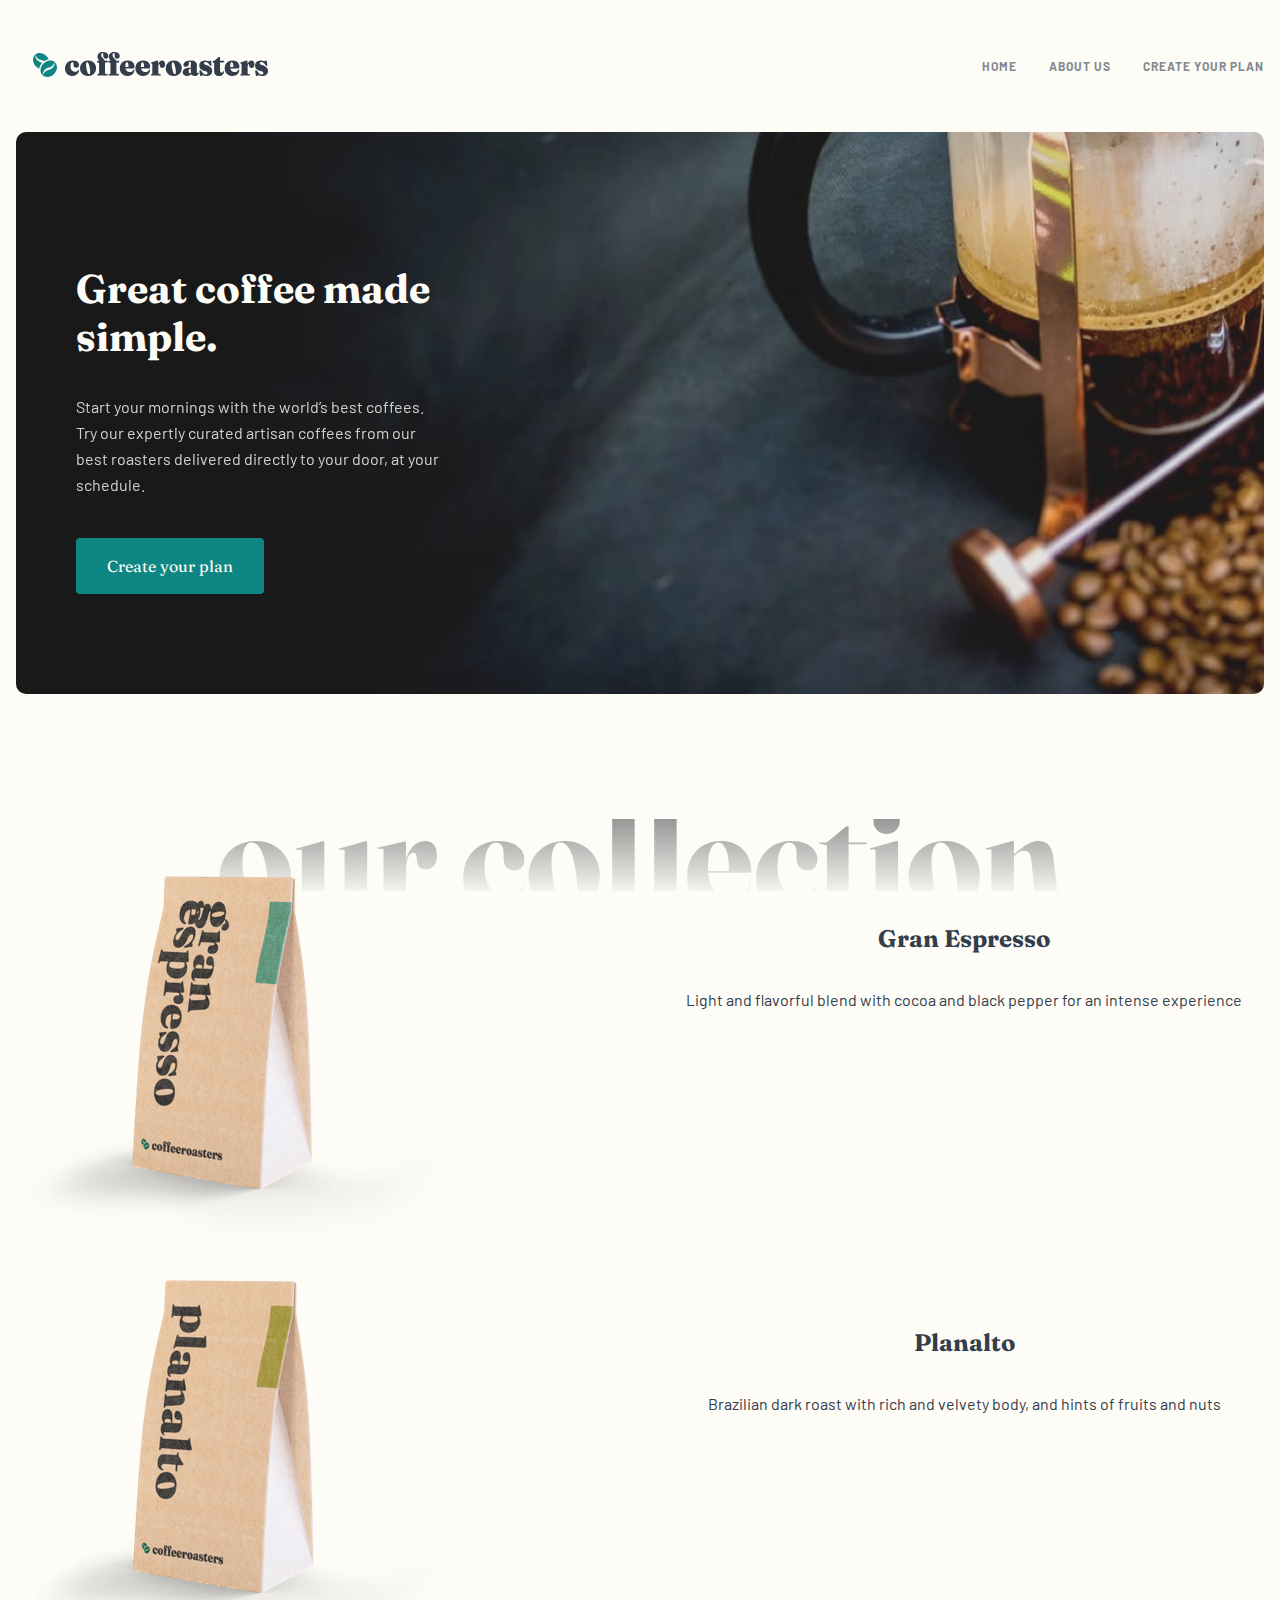
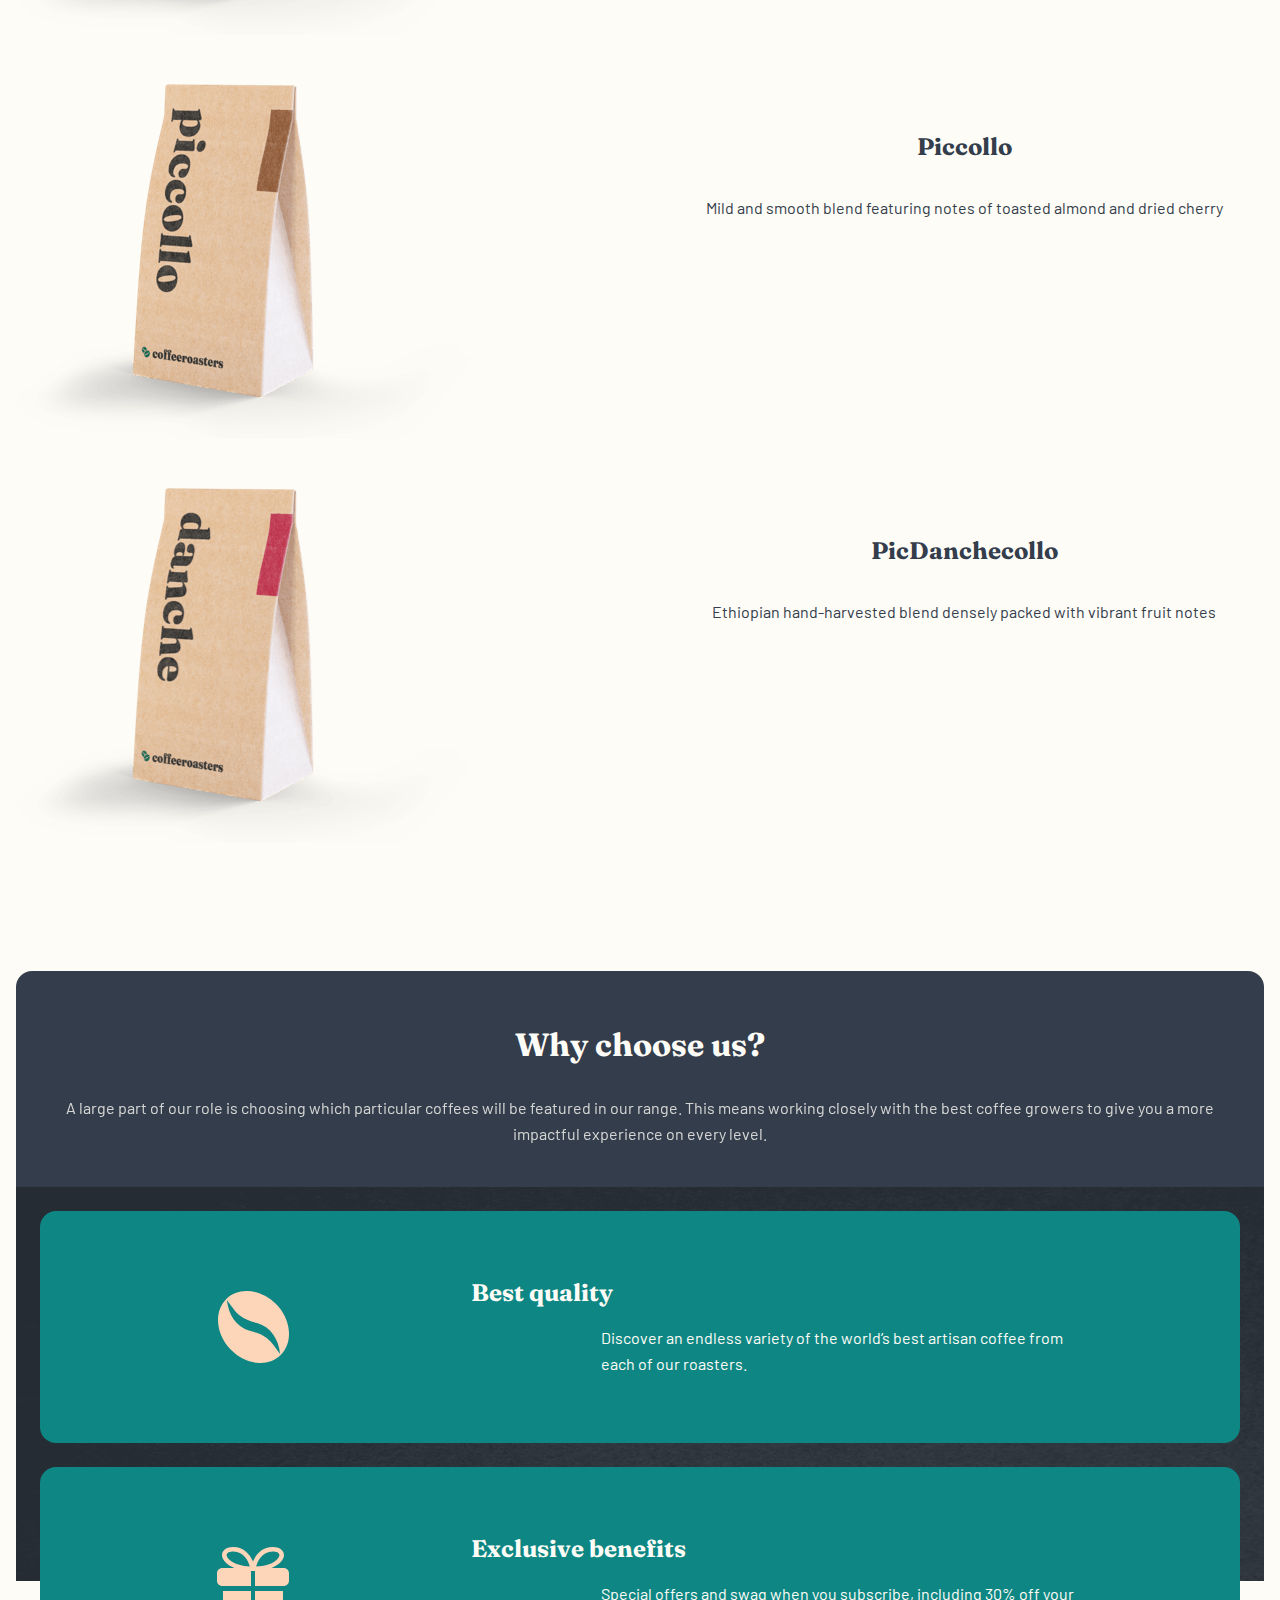
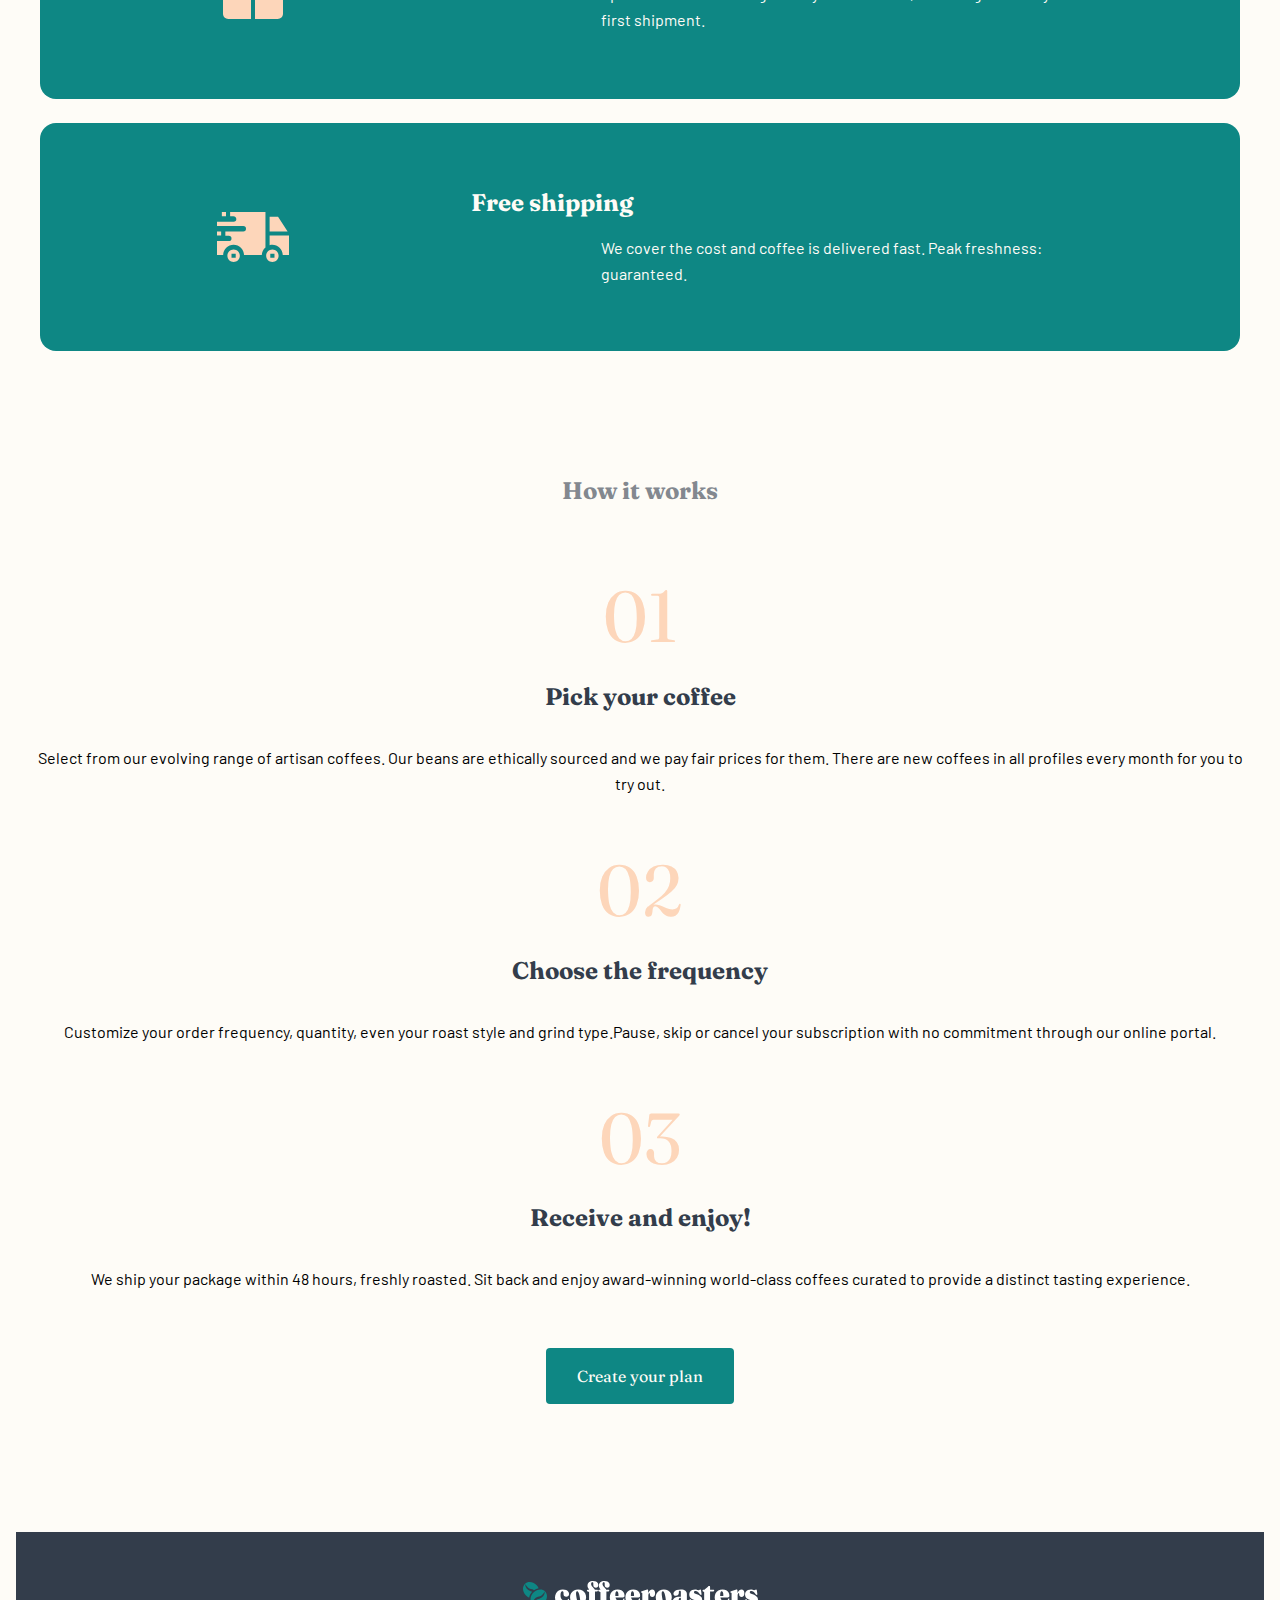
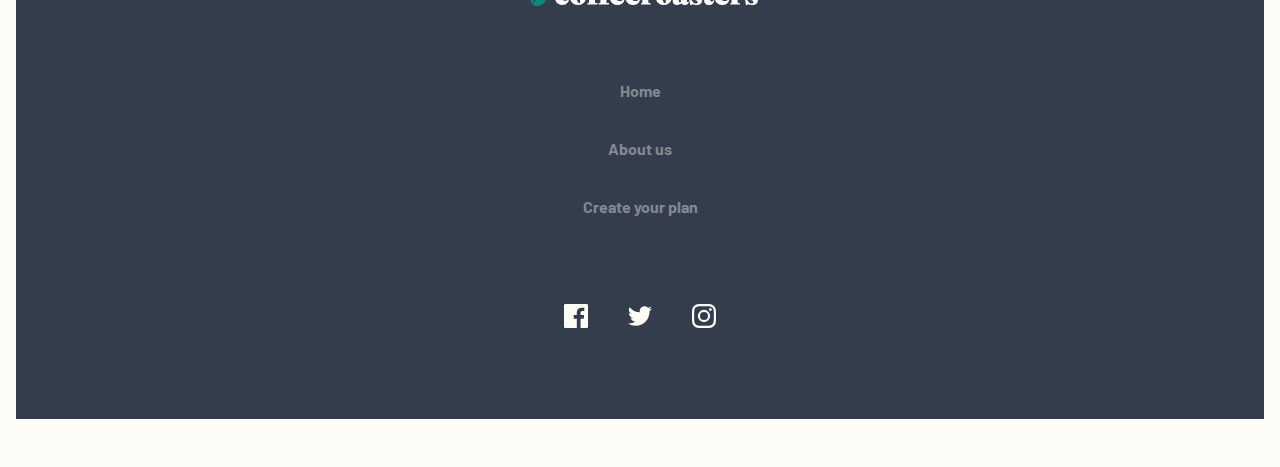
==== index.html @ b7b660ab "products and why-us tablet versions - done" ====
<!DOCTYPE html>
<html lang="en">

<head>
  <meta charset="UTF-8">
  <meta http-equiv="X-UA-Compatible" content="IE=edge">
  <meta name="viewport" content="width=device-width, initial-scale=1.0">

  <link rel="icon" type="image/png" sizes="32x32" href="./assets/favicon-32x32.png">
  <link rel="preconnect" href="https://fonts.gstatic.com">
  <link href="https://fonts.googleapis.com/css2?family=Barlow:wght@400;700&family=Fraunces:wght@900&display=swap"
    rel="stylesheet">
  <link rel="stylesheet" href="./css/styles.min.css">
  <title>Coffeeroasters subscription site</title>
</head>

<body>

  <header>
    <nav class="nav">
      <div class="container">
        <div class="nav__logo">
          <a href="#">
            <img src="./assets/shared/desktop/logo.svg" alt="image of coffeeroasters logo">
          </a>
        </div>
        <a class="nav__mobile-btn" href="#" aria-label="Open mobile menu">
          <img id="toggleBtnImg" src="./assets/shared/mobile/icon-hamburger.svg" alt="open mobile menu bars">
        </a>
        <div class="nav__mobile-menu close">
          <ul class="nav__list">
            <li class="nav__item"><a class="nav__link" href="#">Home</a></li>
            <li class="nav__item"><a class="nav__link" href="about.html">About us</a></li>
            <li class="nav__item"><a class="nav__link" href="plan.html">Create your plan</a></li>
          </ul>
        </div>

        <div class="nav__menu">
          <ul class="nav__list">
            <li class="nav__item"><a class="nav__link" href="#">Home</a></li>
            <li class="nav__item"><a class="nav__link" href="about.html">About us</a></li>
            <li class="nav__item"><a class="nav__link" href="plan.html">Create your plan</a></li>
          </ul>
        </div>
      </div>
    </nav>
  </header>

  <div class="container">
    <section class="banner" id="homeBanner">
      <div class="banner__inner">
        <h2>Great coffee made simple.</h2>
        <p>Start your mornings with the world’s best coffees. Try our expertly curated artisan
          coffees from our best roasters delivered directly to your door, at your schedule.
        </p>
        <a href="plan.html" class="btn btn-default">
          Create your plan
        </a>
      </div>
    </section>
  </div>

  <main>
    <div class="container">

      <section class="products">
        <h2 class="products__heading alt-title">Our collection</h2>

        <div class="products__grid">
          <div class="products__product">
            <img class="products__product-img" src="./assets/home/desktop/image-gran-espresso.png"
              alt="packaged image of Gran Expresso coffee">
            <div class="products__product-details">
              <h4 class="products__product-name">Gran Espresso</h4>
              <p class="products__product-description">Light and flavorful blend with cocoa and black pepper for an
                intense
                experience
              </p>
            </div>
          </div>

          <div class="products__product">
            <img class="products__product-img" src="./assets/home/desktop/image-planalto.png"
              alt="packaged image of Planalto coffee">
            <div class="products__product-details">
              <h4 class="products__product-name">Planalto</h4>
              <p class="products__product-description">Brazilian dark roast with rich and velvety body, and hints of
                fruits
                and nuts
              </p>
            </div>
          </div>

          <div class="products__product">
            <img class="products__product-img" src="./assets/home/desktop/image-piccollo.png"
              alt="packaged image of Piccollo coffee">
            <div class="products__product-details">
              <h4 class="products__product-name">Piccollo</h4>
              <p class="products__product-description">Mild and smooth blend featuring notes of toasted almond and dried
                cherry
              </p>
            </div>
          </div>

          <div class="products__product">
            <img class="products__product-img" src="./assets/home/desktop/image-danche.png"
              alt="packaged image of PicDanchecollo coffee">
            <div class="products__product-details">
              <h4 class="products__product-name">PicDanchecollo</h4>
              <p class="products__product-description">Ethiopian hand-harvested blend densely packed with vibrant fruit
                notes
              </p>
            </div>
          </div>
        </div>

      </section>

      <section class="why-us">
        <div class="why-us__container">
          <div class="why-us__inner">
            <h3>Why choose us?</h3>
            <p>A large part of our role is choosing which particular coffees will be featured
              in our range. This means working closely with the best coffee growers to give
              you a more impactful experience on every level.</p>
          </div>
        </div>

        <div class="why-us__reasons">
          <div class="why-us__reason">
            <img class="why-us__reason-img" src="./assets/home/desktop/icon-coffee-bean.svg"
              alt="image illustration of coffee beans">
            <div class="why-us__reason-details">
              <h4>Best quality</h4>
              <p class="why-us__reason-text">Discover an endless variety of the world’s best artisan coffee from each of
                our
                roasters.</p>
            </div>
          </div>

          <div class="why-us__reason">
            <img class="why-us__reason-img" src="./assets/home/desktop/icon-gift.svg"
              alt="image illustration of a boxed gift">
            <div class="why-us__reason-details">
              <h4>Exclusive benefits</h4>
              <p class="why-us__reason-text">Special offers and swag when you subscribe, including 30% off your first
                shipment.</p>
            </div>
          </div>

          <div class="why-us__reason">
            <img class="why-us__reason-img" src="./assets/home/desktop/icon-truck.svg"
              alt="image illustration of a truck">
            <div class="why-us__reason-details">
              <h4>Free shipping</h4>
              <p class="why-us__reason-text">We cover the cost and coffee is delivered fast. Peak freshness: guaranteed.
              </p>
            </div>
          </div>
        </div>
      </section>


      <section class="process">
        <h4 class="process__heading">How it works</h4>

        <div class="process__cards">
          <div class="process__card">
            <span class="process__card-number">01</span>
            <h4 class="process__card-heading">Pick your coffee</h4>
            <p class="process__card-text">Select from our evolving range of artisan coffees. Our beans are ethically
              sourced
              and we pay fair prices
              for them. There are new coffees in all profiles every month for you to try out.</p>
          </div>

          <div class="process__card">
            <span class="process__card-number">02</span>
            <h4 class="process__card-heading">Choose the frequency</h4>
            <p class="process__card-text">Customize your order frequency, quantity, even your roast style and grind
              type.Pause, skip or cancel your subscription with no commitment through our online portal.</p>
          </div>

          <div class="process__card">
            <span class="process__card-number">03</span>
            <h4 class="process__card-heading">Receive and enjoy!</h4>
            <p class="process__card-text">We ship your package within 48 hours, freshly roasted. Sit back and enjoy
              award-winning world-class coffees curated to provide a distinct tasting experience.</p>
          </div>
        </div>

        <a href="plan.html" class="btn btn-default">
          Create your plan
        </a>
      </section>
    </div>
  </main>

  <div class="container">
    <footer class="footer">
      <div class="footer__logo">
        <a href="#">
          <img src="./assets/shared/desktop/logo-white.svg" alt="image of coffeeroasters logo">
        </a>
      </div>
      <ul class="footer__list">
        <li class="footer__item"><a class="footer__link" href="#">Home</a></li>
        <li class="footer__item"><a class="footer__link" href="about.html">About us</a></li>
        <li class="footer__item"><a class="footer__link" href="plan.html">Create your plan</a></li>
      </ul>
      <ul class="footer__social">
        <li>
          <a href="">
            <img src="./assets/shared/desktop/icon-facebook.svg" alt="Facebook link to Joseph Lynn's profile">
          </a>
        </li>
        <li>
          <a href="">
            <img src="./assets/shared/desktop/icon-twitter.svg" alt="Twitter link to Joseph Lynn's profile">
          </a>
        </li>
        <li>
          <a href="">
            <img src="./assets/shared/desktop/icon-instagram.svg" alt="Insagram link to Joseph Lynn's profile">
          </a>
        </li>
      </ul>
    </footer>
  </div>

  <script src="./main.js"></script>
</body>

</html>
---- css/styles.min.css ----
/*! normalize.css v8.0.1 | MIT License | github.com/necolas/normalize.css */html{line-height:1.15;-webkit-text-size-adjust:100%}body{margin:0}main{display:block}h1{font-size:2em;margin:0.67em 0}hr{-webkit-box-sizing:content-box;box-sizing:content-box;height:0;overflow:visible}pre{font-family:monospace, monospace;font-size:1em}a{background-color:transparent}abbr[title]{border-bottom:none;text-decoration:underline;-webkit-text-decoration:underline dotted;text-decoration:underline dotted}b,strong{font-weight:bolder}code,kbd,samp{font-family:monospace, monospace;font-size:1em}small{font-size:80%}sub,sup{font-size:75%;line-height:0;position:relative;vertical-align:baseline}sub{bottom:-0.25em}sup{top:-0.5em}img{border-style:none}button,input,optgroup,select,textarea{font-family:inherit;font-size:100%;line-height:1.15;margin:0}button,input{overflow:visible}button,select{text-transform:none}button,[type="button"],[type="reset"],[type="submit"]{-webkit-appearance:button}button::-moz-focus-inner,[type="button"]::-moz-focus-inner,[type="reset"]::-moz-focus-inner,[type="submit"]::-moz-focus-inner{border-style:none;padding:0}button:-moz-focusring,[type="button"]:-moz-focusring,[type="reset"]:-moz-focusring,[type="submit"]:-moz-focusring{outline:1px dotted ButtonText}fieldset{padding:0.35em 0.75em 0.625em}legend{-webkit-box-sizing:border-box;box-sizing:border-box;color:inherit;display:table;max-width:100%;padding:0;white-space:normal}progress{vertical-align:baseline}textarea{overflow:auto}[type="checkbox"],[type="radio"]{-webkit-box-sizing:border-box;box-sizing:border-box;padding:0}[type="number"]::-webkit-inner-spin-button,[type="number"]::-webkit-outer-spin-button{height:auto}[type="search"]{-webkit-appearance:textfield;outline-offset:-2px}[type="search"]::-webkit-search-decoration{-webkit-appearance:none}::-webkit-file-upload-button{-webkit-appearance:button;font:inherit}details{display:block}summary{display:list-item}template{display:none}[hidden]{display:none}img{max-width:100%}header{position:relative;margin-top:2rem;margin-bottom:2rem;min-height:3rem}ul{list-style-type:none;margin:0;padding:0}body{margin-bottom:3rem}button{cursor:pointer}body{font-family:'Barlow', sans-serif;font-size:1rem;line-height:1.625rem}h1,h2,h3,h4,.alt-title{font-family:'Fraunces', serif}.alt-title{font-size:3.375rem;line-height:4.5rem;text-transform:lowercase}@media (min-width: 36rem){.alt-title{font-size:4.375rem}}@media (min-width: 48rem){.alt-title{font-size:6.375rem}}@media (min-width: 62rem){.alt-title{font-size:9.375rem}}h1{font-size:4.5rem;line-height:4.5rem}h2{font-size:2.5rem;line-height:3rem}h3{font-size:2rem;line-height:2.25rem}h4{font-size:1.5rem;line-height:2rem}nav{font-family:'Barlow', sans-serif;font-size:.75rem;line-height:.938rem;letter-spacing:1px}@media (min-width: 0){.nav__link{font-family:'Fraunces', serif;font-size:2rem;line-height:2.25rem}}@media (min-width: 48rem){.nav__link{font-family:'Barlow', sans-serif;font-size:.75rem;line-height:2.25rem;text-transform:uppercase;font-weight:700}}.process__card-number{font-family:'Fraunces', serif}.btn{font-family:'Fraunces', serif}.container{padding-right:1rem;padding-left:1rem;margin-right:auto;margin-left:auto}.open{display:block}.close{display:none}.question{color:#83888F}.light-text{color:#FEFCF7 !important}.dark-bg{background-color:#333D4B;color:#FEFCF7;padding:1rem;border-radius:1rem}.dark-bg p{opacity:.8}.nav{display:-webkit-box;display:-ms-flexbox;display:flex;-webkit-box-align:center;-ms-flex-align:center;align-items:center}.nav__logo{-webkit-box-flex:1;-ms-flex:1;flex:1}.nav__logo a{padding:1rem;display:block}.nav__logo a>img{max-width:12rem}@media (min-width: 28.125rem){.nav__logo a>img{max-width:100%}}.nav__menu{display:none}@media (min-width: 48rem){.nav__menu{display:-webkit-box;display:-ms-flexbox;display:flex;-webkit-box-flex:2;-ms-flex:2;flex:2}}.nav__mobile-menu{position:absolute;top:5rem;left:0;right:0;width:100%;z-index:1;min-height:20rem;height:100vh;background:#fefcf7;background:-webkit-gradient(linear, left bottom, left top, from(rgba(254,252,247,0.5)), color-stop(55%, #fefcf7));background:linear-gradient(0deg, rgba(254,252,247,0.5) 0%, #fefcf7 55%)}@media (min-width: 48rem){.nav__mobile-menu{display:none}}.nav__list{width:100%;display:-webkit-box;display:-ms-flexbox;display:flex;-webkit-box-pack:center;-ms-flex-pack:center;justify-content:center;-webkit-box-orient:vertical;-webkit-box-direction:normal;-ms-flex-direction:column;flex-direction:column;-webkit-box-align:center;-ms-flex-align:center;align-items:center;margin-top:3rem}@media (min-width: 48rem){.nav__list{-webkit-box-pack:end;-ms-flex-pack:end;justify-content:flex-end;-webkit-box-orient:horizontal;-webkit-box-direction:normal;-ms-flex-direction:row;flex-direction:row;margin:0}}.nav__item{text-align:center;margin-top:1rem;margin-bottom:1.25rem;-webkit-box-pack:center;-ms-flex-pack:center;justify-content:center}@media (min-width: 48rem){.nav__item{max-width:100%;margin:0}}.nav__link{text-decoration:none;color:#333D4B;width:100%;padding:1rem;display:block}@media (min-width: 48rem){.nav__link{color:#83888F}}.nav__mobile-btn{margin-top:.45rem;padding:1rem;-ms-flex-item-align:center;-ms-grid-row-align:center;align-self:center}@media (min-width: 48rem){.nav__mobile-btn{display:none}}.nav .container{width:100%;display:-webkit-box;display:-ms-flexbox;display:flex;-webkit-box-align:center;-ms-flex-align:center;align-items:center;-webkit-box-pack:justify;-ms-flex-pack:justify;justify-content:space-between;-ms-flex-wrap:wrap;flex-wrap:wrap}#homeBanner{background:url("../../assets/home/mobile/image-hero-coffeepress.jpg");background-repeat:no-repeat;background-size:cover}@media (min-width: 48rem){#homeBanner{background:url("../../assets/home/tablet/image-hero-coffeepress.jpg");background-repeat:no-repeat;background-size:cover;background-position:right}}#aboutBanner{background:url("../../assets/about/mobile/image-hero-whitecup.jpg");background-repeat:no-repeat;background-size:cover}.banner{border-radius:10px;margin-bottom:6.25rem}.banner__inner{text-align:center;padding:6.25rem 1.5rem;color:#FEFCF7;max-width:18.75rem;margin:0 auto}@media (min-width: 48rem){.banner__inner{text-align:left;margin:0;padding:6.25rem 3.75rem;max-width:22.75rem}}.banner__inner p{opacity:.8}.products{margin-top:6rem;text-align:center}@media (min-width: 48rem){.products__grid{display:-ms-grid;display:grid;gap:3rem}}.products__heading{background:-webkit-gradient(linear, left top, left bottom, from(#979797), color-stop(110%, #fefcf7));background:linear-gradient(#979797, #fefcf7 110%);background-clip:text;-webkit-background-clip:text;-webkit-text-fill-color:transparent}@media (min-width: 48rem){.products__heading{margin-bottom:-1rem}}.products__product-name{color:#333D4B}.products__product-description{color:#333D4B}.products__product{margin-bottom:3rem}@media (min-width: 48rem){.products__product{margin:0;display:-ms-grid;display:grid;gap:3rem;-ms-grid-columns:(1fr)[2];grid-template-columns:repeat(2, 1fr)}}.products__product-details{text-align:center;padding-top:1rem}.why-us{margin-top:6rem;padding-top:2rem;text-align:center;color:#FEFCF7}.why-us__container{background-color:#333D4B;border-radius:1rem 1rem 0 0}.why-us__inner{padding:1.5rem}.why-us__inner p{opacity:.8;color:#FEFCF7}.why-us__reasons{margin-bottom:6.25rem;padding:1.5rem;display:-ms-grid;display:grid;gap:1.5rem;background:url("../../assets/about/desktop/bg-quality.png");background-repeat:no-repeat;background-size:105% 50%;background-position:top;border-bottom-left-radius:1rem}.why-us__reason{background-color:#0E8784;border-radius:1rem;padding:4rem 1.75rem;display:-webkit-box;display:-ms-flexbox;display:flex;-webkit-box-orient:vertical;-webkit-box-direction:normal;-ms-flex-direction:column;flex-direction:column}@media (min-width: 48rem){.why-us__reason{display:-ms-grid;display:grid;gap:2rem;-ms-grid-columns:1fr 2fr;grid-template-columns:1fr 2fr;-webkit-box-align:center;-ms-flex-align:center;align-items:center;text-align:left}}.why-us__reason-img{padding:1rem;margin:0 auto}.why-us__reason-text{margin:0 auto;max-width:15rem}@media (min-width: 48rem){.why-us__reason-text{text-align:left;max-width:30rem}}@media (min-width: 48rem){.why-us__reason-details{-webkit-box-flex:3;-ms-flex:3;flex:3}}@media (min-width: 48rem){.why-us__reason-details h4{margin:0 0 1rem 0}}.process{text-align:center}.process__heading{color:#83888F}.process__cards{margin-top:5rem;display:-ms-grid;display:grid;gap:2rem;-ms-grid-columns:1fr;grid-template-columns:1fr}.process__card{padding:1rem}.process__card-number{color:#FDD6BA;font-size:4.5rem}.process__card-heading{color:#333D4B}.footer{margin-top:8rem;background-color:#333D4B;color:#FEFCF7;padding:3rem;text-align:center}.footer__logo{margin:0 auto;margin-bottom:3rem}.footer__logo a{display:block}.footer__link{text-decoration:none;color:#83888F;padding:1rem;display:block;font-weight:700}.footer__social{margin-top:2rem;padding:1rem;display:-webkit-box;display:-ms-flexbox;display:flex;-webkit-box-pack:center;-ms-flex-pack:center;justify-content:center;-webkit-box-align:center;-ms-flex-align:center;align-items:center}.footer__social a{display:block;padding:1.25rem}.commitment{margin-top:6rem;margin-bottom:7.5rem;display:-ms-grid;display:grid;gap:1rem;text-align:center}.commitment h3{color:#333D4B}.commitment img{border-radius:1rem;max-height:31rem;margin:0 auto}.commitment p{margin-top:0}.quality{margin-top:17.5rem;color:#FEFCF7;background-color:#333D4B;border-radius:1rem;padding:2rem;text-align:center}.quality img{border-radius:1rem;margin-top:-10rem;margin-bottom:4rem}.locations{margin-top:7.5rem;text-align:center}.locations h4{color:#83888F}.locations__all-locations{display:-ms-grid;display:grid;gap:2rem}.locations__location{margin-top:6rem}.locations__location address{font-style:normal;color:#333D4B}.locations__location h3{color:#333D4B}.summary{margin-top:6rem;text-align:center;position:relative}.summary__order{text-align:left;background-color:#333D4B;color:#FEFCF7;border-radius:1rem;padding:1.5rem;margin-bottom:2rem}.summary__heading{opacity:.5;text-transform:uppercase}.summary__text{color:#0E8784}.btn{display:inline-block;font-weight:400;text-align:center;white-space:nowrap;vertical-align:middle;-webkit-user-select:none;-moz-user-select:none;-ms-user-select:none;user-select:none;border:1px solid transparent;padding:.938rem 1.875rem;font-size:1rem;line-height:1.5;border-radius:.25rem;-webkit-transition:color .15s ease-in-out,background-color .15s ease-in-out,border-color .15s ease-in-out,-webkit-box-shadow .15s ease-in-out;transition:color .15s ease-in-out,background-color .15s ease-in-out,border-color .15s ease-in-out,-webkit-box-shadow .15s ease-in-out;transition:color .15s ease-in-out,background-color .15s ease-in-out,border-color .15s ease-in-out,box-shadow .15s ease-in-out;transition:color .15s ease-in-out,background-color .15s ease-in-out,border-color .15s ease-in-out,box-shadow .15s ease-in-out,-webkit-box-shadow .15s ease-in-out}.btn-default{color:#FEFCF7;background-color:#0E8784;text-decoration:none;margin-top:1.5rem}.btn-main{color:#FEFCF7;background-color:#66D2CF;text-decoration:none;margin-top:1.5rem}.options{display:-ms-grid;display:grid;gap:1rem}.options input[type="radio"]{height:0;width:0}.options input[type="radio"]:not(:disabled) ~ label{cursor:pointer}.options input[type="radio"]:disabled ~ label{color:#bcc2bf;border-color:#bcc2bf;-webkit-box-shadow:none;box-shadow:none;cursor:not-allowed}.options label{display:block;background-color:#F4F1EB;color:#333D4B;border-radius:1rem;padding:1.5rem 1.5rem}.options input[type="radio"]:checked+label{background-color:#0E8784;color:#FEFCF7}.options input[type="radio"]:focus+label{background-color:#0E8784;color:#FEFCF7}.options input[type="radio"]:hover+label{background-color:#FDD6BA;color:#333D4B}.options h4{margin:0}.options p{margin-bottom:0}.modal{position:fixed;top:0;left:0;right:0;bottom:0;display:-webkit-box;display:-ms-flexbox;display:flex;-webkit-box-align:center;-ms-flex-align:center;align-items:center;-webkit-box-pack:center;-ms-flex-pack:center;justify-content:center;-webkit-box-orient:vertical;-webkit-box-direction:normal;-ms-flex-direction:column;flex-direction:column;padding:1rem;background:rgba(0,0,0,0.8);cursor:pointer;visibility:hidden;opacity:0;-webkit-transition:all 0.35s ease-in;transition:all 0.35s ease-in}.modal__inner{position:relative;max-width:800px;max-height:80vh;border-radius:1rem;background:#FEFCF7;overflow:auto;cursor:default}.modal__header{z-index:2;color:#FEFCF7;margin:0;background-color:#333D4B;padding:2rem;min-height:0}.modal__header h3{margin:0}.modal__body{color:#83888F;padding:0 2rem 2rem 2rem}.modal__body h4{margin-bottom:0}.modal__body footer{text-align:center}.is-visible{visibility:visible;opacity:1}body{background-color:#FEFCF7}
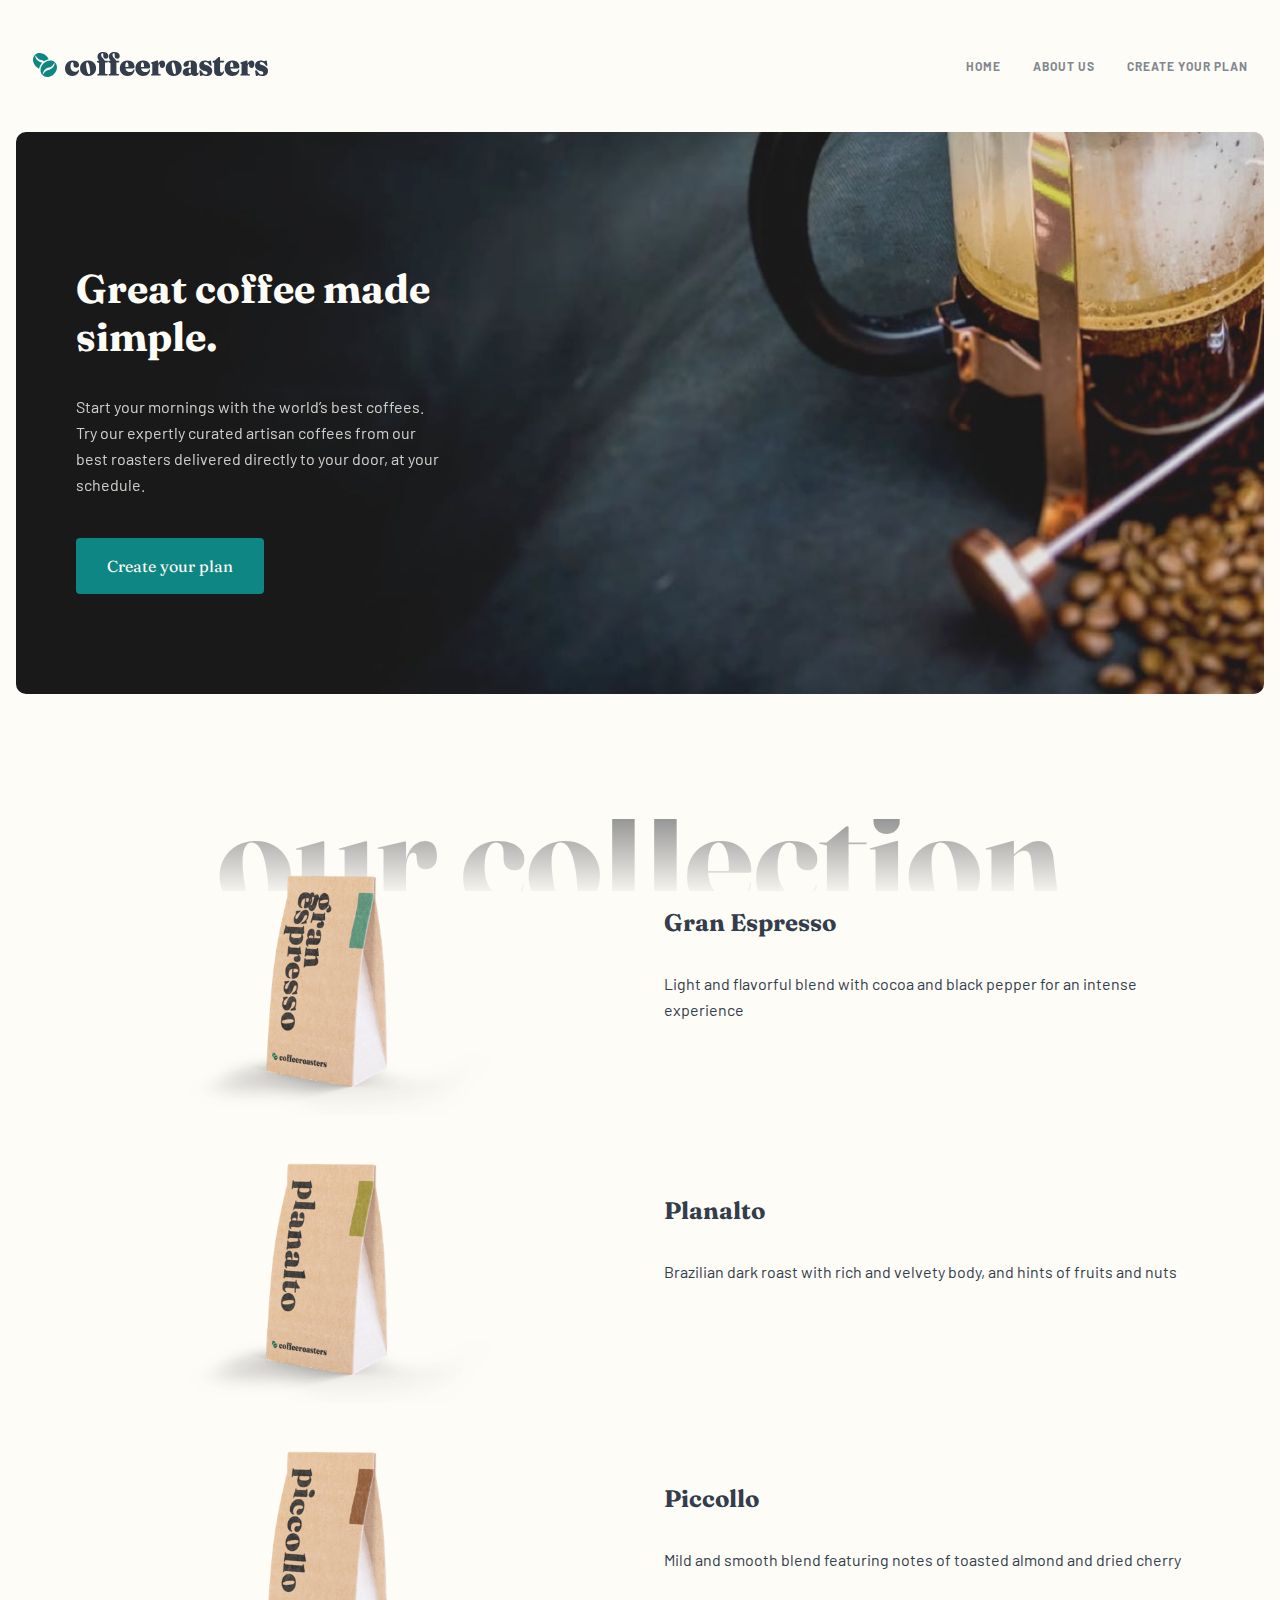
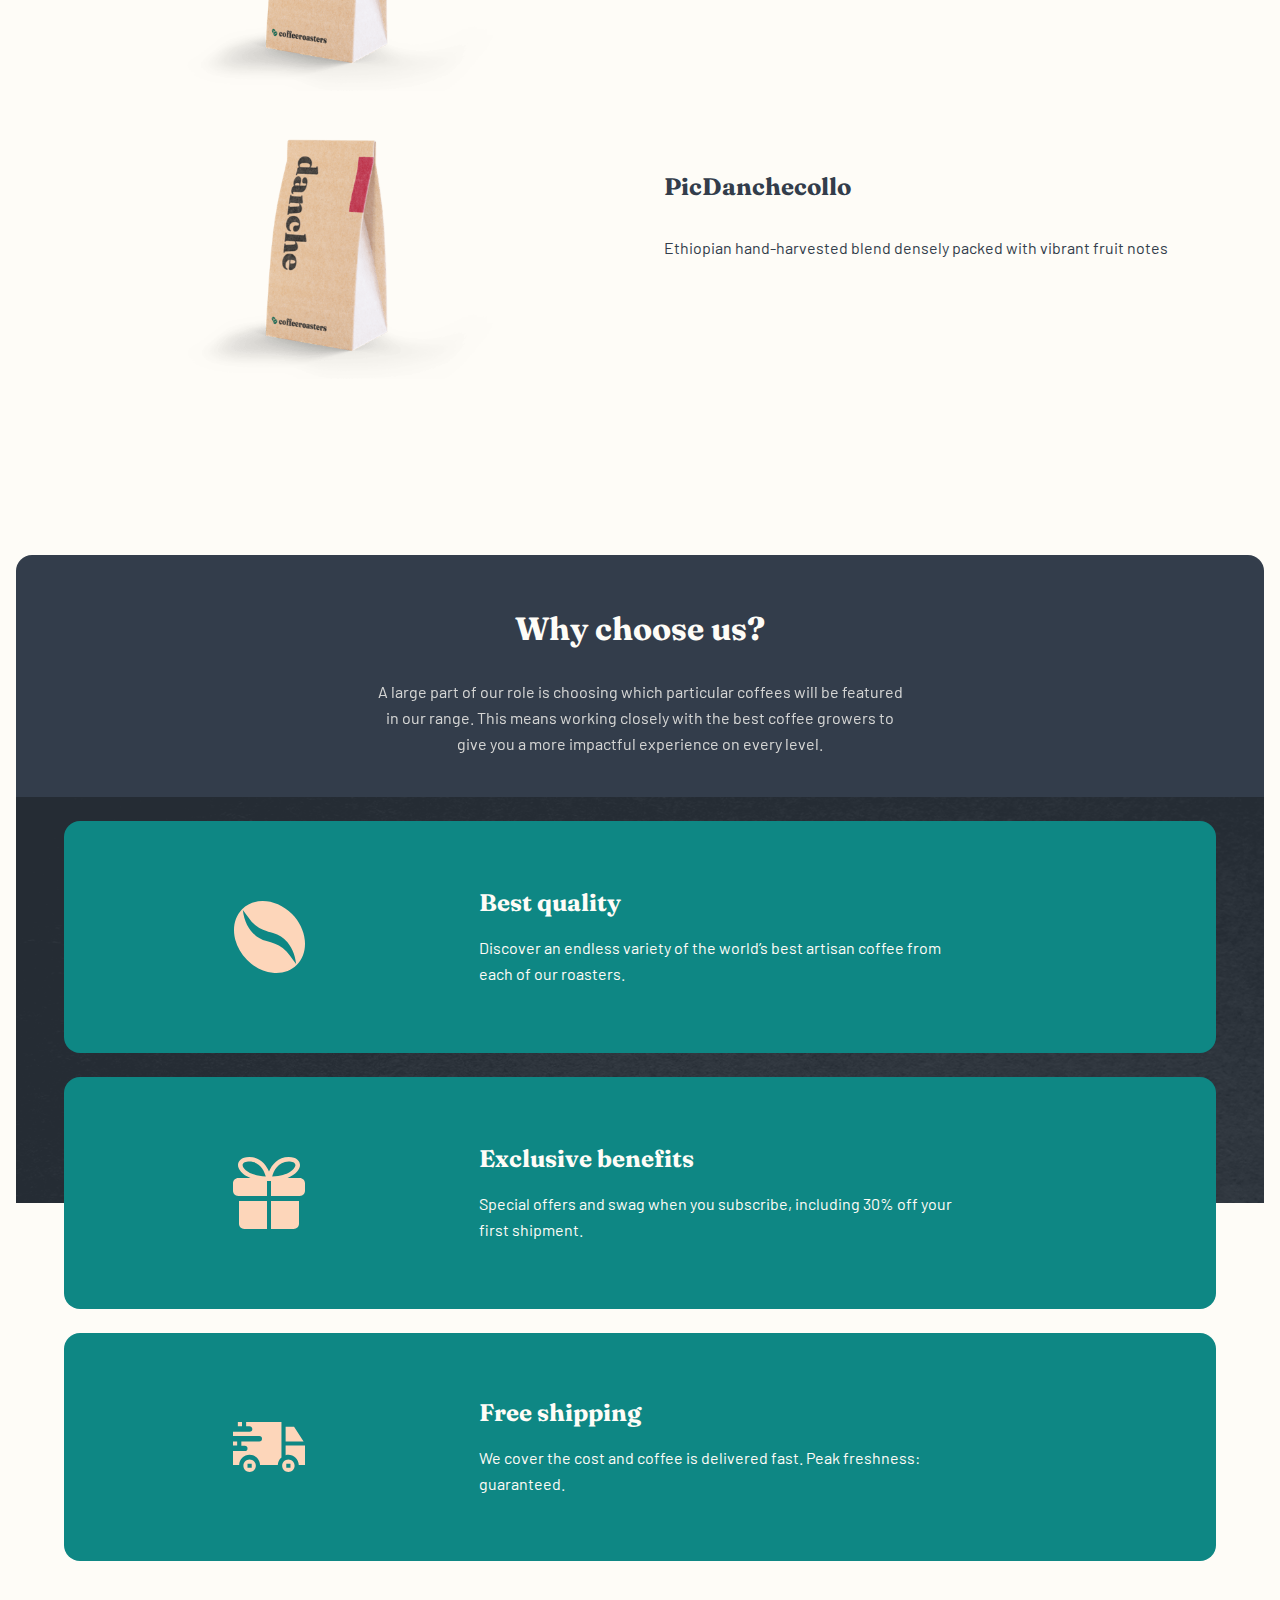
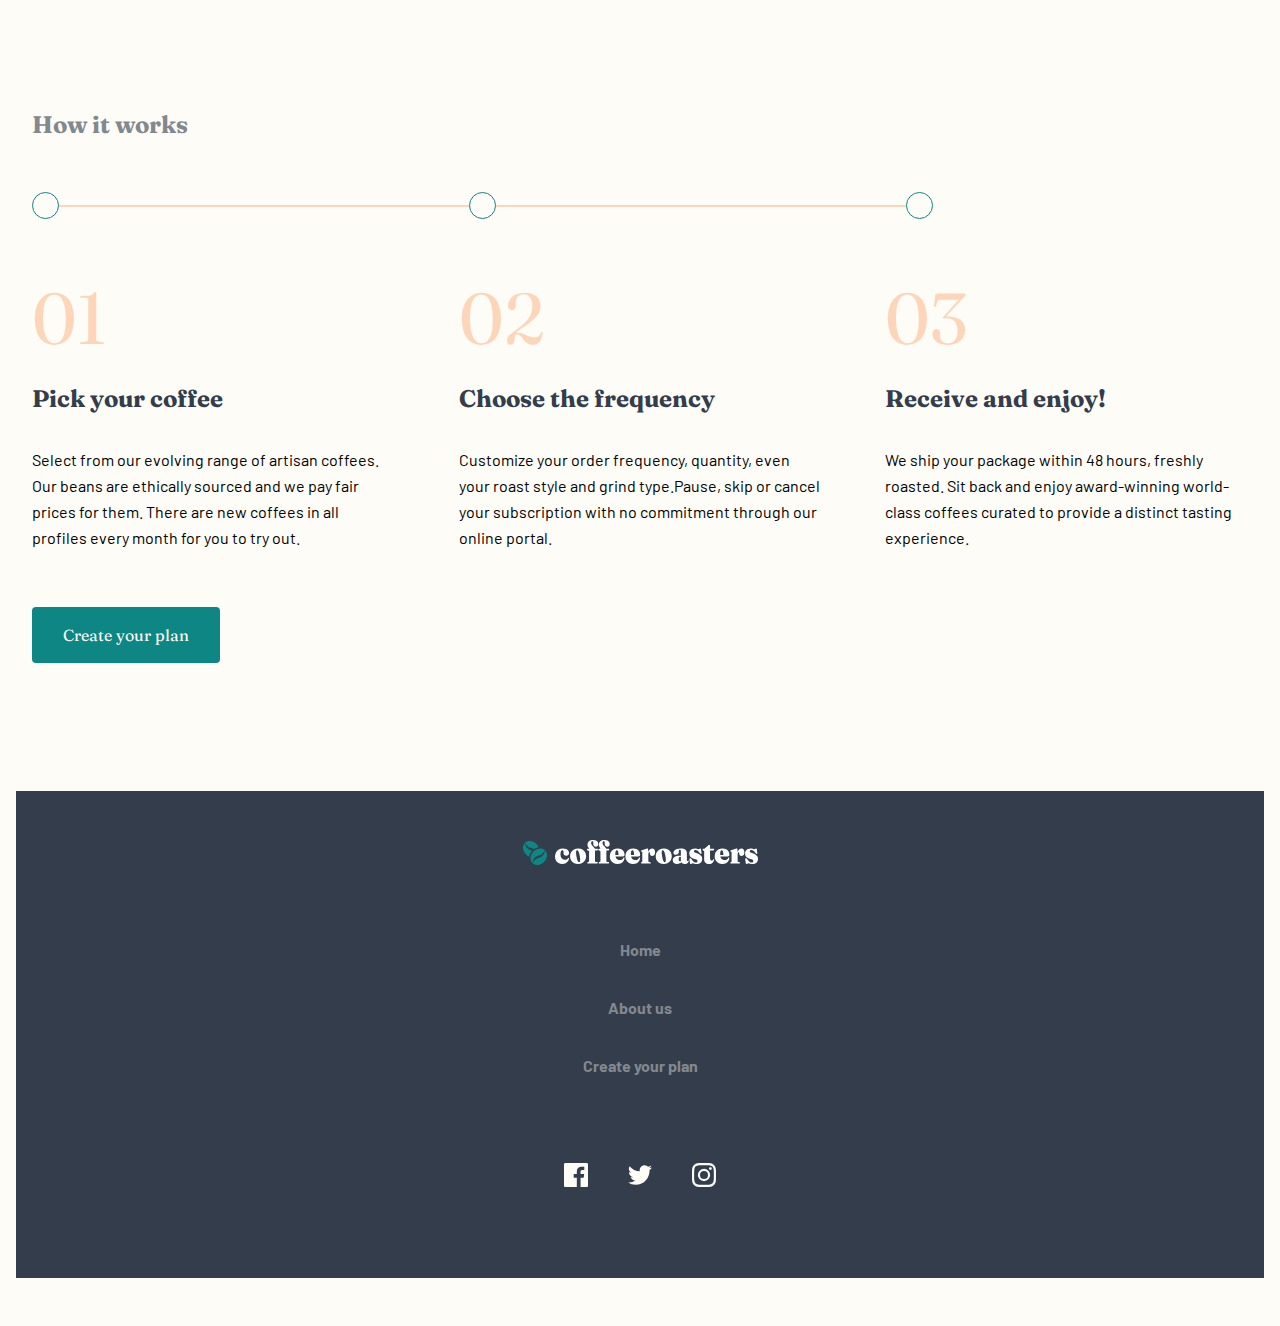
==== commit 96680d14: "process tabelt version done and made a few minor adjustments to other sections" ====
--- a/index.html
+++ b/index.html
@@ -163,6 +163,12 @@
 
       <section class="process">
         <h4 class="process__heading">How it works</h4>
+
+        <div class="process__line">
+          <span id="circle1" class="process__line-dot"></span>
+          <span id="circle2" class="process__line-dot"></span>
+          <span id="circle3" class="process__line-dot"></span>
+        </div>
 
         <div class="process__cards">
           <div class="process__card">
--- a/css/styles.min.css
+++ b/css/styles.min.css
@@ -1 +1 @@
-/*! normalize.css v8.0.1 | MIT License | github.com/necolas/normalize.css */html{line-height:1.15;-webkit-text-size-adjust:100%}body{margin:0}main{display:block}h1{font-size:2em;margin:0.67em 0}hr{-webkit-box-sizing:content-box;box-sizing:content-box;height:0;overflow:visible}pre{font-family:monospace, monospace;font-size:1em}a{background-color:transparent}abbr[title]{border-bottom:none;text-decoration:underline;-webkit-text-decoration:underline dotted;text-decoration:underline dotted}b,strong{font-weight:bolder}code,kbd,samp{font-family:monospace, monospace;font-size:1em}small{font-size:80%}sub,sup{font-size:75%;line-height:0;position:relative;vertical-align:baseline}sub{bottom:-0.25em}sup{top:-0.5em}img{border-style:none}button,input,optgroup,select,textarea{font-family:inherit;font-size:100%;line-height:1.15;margin:0}button,input{overflow:visible}button,select{text-transform:none}button,[type="button"],[type="reset"],[type="submit"]{-webkit-appearance:button}button::-moz-focus-inner,[type="button"]::-moz-focus-inner,[type="reset"]::-moz-focus-inner,[type="submit"]::-moz-focus-inner{border-style:none;padding:0}button:-moz-focusring,[type="button"]:-moz-focusring,[type="reset"]:-moz-focusring,[type="submit"]:-moz-focusring{outline:1px dotted ButtonText}fieldset{padding:0.35em 0.75em 0.625em}legend{-webkit-box-sizing:border-box;box-sizing:border-box;color:inherit;display:table;max-width:100%;padding:0;white-space:normal}progress{vertical-align:baseline}textarea{overflow:auto}[type="checkbox"],[type="radio"]{-webkit-box-sizing:border-box;box-sizing:border-box;padding:0}[type="number"]::-webkit-inner-spin-button,[type="number"]::-webkit-outer-spin-button{height:auto}[type="search"]{-webkit-appearance:textfield;outline-offset:-2px}[type="search"]::-webkit-search-decoration{-webkit-appearance:none}::-webkit-file-upload-button{-webkit-appearance:button;font:inherit}details{display:block}summary{display:list-item}template{display:none}[hidden]{display:none}img{max-width:100%}header{position:relative;margin-top:2rem;margin-bottom:2rem;min-height:3rem}ul{list-style-type:none;margin:0;padding:0}body{margin-bottom:3rem}button{cursor:pointer}body{font-family:'Barlow', sans-serif;font-size:1rem;line-height:1.625rem}h1,h2,h3,h4,.alt-title{font-family:'Fraunces', serif}.alt-title{font-size:3.375rem;line-height:4.5rem;text-transform:lowercase}@media (min-width: 36rem){.alt-title{font-size:4.375rem}}@media (min-width: 48rem){.alt-title{font-size:6.375rem}}@media (min-width: 62rem){.alt-title{font-size:9.375rem}}h1{font-size:4.5rem;line-height:4.5rem}h2{font-size:2.5rem;line-height:3rem}h3{font-size:2rem;line-height:2.25rem}h4{font-size:1.5rem;line-height:2rem}nav{font-family:'Barlow', sans-serif;font-size:.75rem;line-height:.938rem;letter-spacing:1px}@media (min-width: 0){.nav__link{font-family:'Fraunces', serif;font-size:2rem;line-height:2.25rem}}@media (min-width: 48rem){.nav__link{font-family:'Barlow', sans-serif;font-size:.75rem;line-height:2.25rem;text-transform:uppercase;font-weight:700}}.process__card-number{font-family:'Fraunces', serif}.btn{font-family:'Fraunces', serif}.container{padding-right:1rem;padding-left:1rem;margin-right:auto;margin-left:auto}.open{display:block}.close{display:none}.question{color:#83888F}.light-text{color:#FEFCF7 !important}.dark-bg{background-color:#333D4B;color:#FEFCF7;padding:1rem;border-radius:1rem}.dark-bg p{opacity:.8}.nav{display:-webkit-box;display:-ms-flexbox;display:flex;-webkit-box-align:center;-ms-flex-align:center;align-items:center}.nav__logo{-webkit-box-flex:1;-ms-flex:1;flex:1}.nav__logo a{padding:1rem;display:block}.nav__logo a>img{max-width:12rem}@media (min-width: 28.125rem){.nav__logo a>img{max-width:100%}}.nav__menu{display:none}@media (min-width: 48rem){.nav__menu{display:-webkit-box;display:-ms-flexbox;display:flex;-webkit-box-flex:2;-ms-flex:2;flex:2}}.nav__mobile-menu{position:absolute;top:5rem;left:0;right:0;width:100%;z-index:1;min-height:20rem;height:100vh;background:#fefcf7;background:-webkit-gradient(linear, left bottom, left top, from(rgba(254,252,247,0.5)), color-stop(55%, #fefcf7));background:linear-gradient(0deg, rgba(254,252,247,0.5) 0%, #fefcf7 55%)}@media (min-width: 48rem){.nav__mobile-menu{display:none}}.nav__list{width:100%;display:-webkit-box;display:-ms-flexbox;display:flex;-webkit-box-pack:center;-ms-flex-pack:center;justify-content:center;-webkit-box-orient:vertical;-webkit-box-direction:normal;-ms-flex-direction:column;flex-direction:column;-webkit-box-align:center;-ms-flex-align:center;align-items:center;margin-top:3rem}@media (min-width: 48rem){.nav__list{-webkit-box-pack:end;-ms-flex-pack:end;justify-content:flex-end;-webkit-box-orient:horizontal;-webkit-box-direction:normal;-ms-flex-direction:row;flex-direction:row;margin:0}}.nav__item{text-align:center;margin-top:1rem;margin-bottom:1.25rem;-webkit-box-pack:center;-ms-flex-pack:center;justify-content:center}@media (min-width: 48rem){.nav__item{max-width:100%;margin:0}}.nav__link{text-decoration:none;color:#333D4B;width:100%;padding:1rem;display:block}@media (min-width: 48rem){.nav__link{color:#83888F}}.nav__mobile-btn{margin-top:.45rem;padding:1rem;-ms-flex-item-align:center;-ms-grid-row-align:center;align-self:center}@media (min-width: 48rem){.nav__mobile-btn{display:none}}.nav .container{width:100%;display:-webkit-box;display:-ms-flexbox;display:flex;-webkit-box-align:center;-ms-flex-align:center;align-items:center;-webkit-box-pack:justify;-ms-flex-pack:justify;justify-content:space-between;-ms-flex-wrap:wrap;flex-wrap:wrap}#homeBanner{background:url("../../assets/home/mobile/image-hero-coffeepress.jpg");background-repeat:no-repeat;background-size:cover}@media (min-width: 48rem){#homeBanner{background:url("../../assets/home/tablet/image-hero-coffeepress.jpg");background-repeat:no-repeat;background-size:cover;background-position:right}}#aboutBanner{background:url("../../assets/about/mobile/image-hero-whitecup.jpg");background-repeat:no-repeat;background-size:cover}.banner{border-radius:10px;margin-bottom:6.25rem}.banner__inner{text-align:center;padding:6.25rem 1.5rem;color:#FEFCF7;max-width:18.75rem;margin:0 auto}@media (min-width: 48rem){.banner__inner{text-align:left;margin:0;padding:6.25rem 3.75rem;max-width:22.75rem}}.banner__inner p{opacity:.8}.products{margin-top:6rem;text-align:center}@media (min-width: 48rem){.products__grid{display:-ms-grid;display:grid;gap:3rem}}.products__heading{background:-webkit-gradient(linear, left top, left bottom, from(#979797), color-stop(110%, #fefcf7));background:linear-gradient(#979797, #fefcf7 110%);background-clip:text;-webkit-background-clip:text;-webkit-text-fill-color:transparent}@media (min-width: 48rem){.products__heading{margin-bottom:-1rem}}.products__product-name{color:#333D4B}.products__product-description{color:#333D4B}.products__product{margin-bottom:3rem}@media (min-width: 48rem){.products__product{margin:0;display:-ms-grid;display:grid;gap:3rem;-ms-grid-columns:(1fr)[2];grid-template-columns:repeat(2, 1fr)}}.products__product-details{text-align:center;padding-top:1rem}.why-us{margin-top:6rem;padding-top:2rem;text-align:center;color:#FEFCF7}.why-us__container{background-color:#333D4B;border-radius:1rem 1rem 0 0}.why-us__inner{padding:1.5rem}.why-us__inner p{opacity:.8;color:#FEFCF7}.why-us__reasons{margin-bottom:6.25rem;padding:1.5rem;display:-ms-grid;display:grid;gap:1.5rem;background:url("../../assets/about/desktop/bg-quality.png");background-repeat:no-repeat;background-size:105% 50%;background-position:top;border-bottom-left-radius:1rem}.why-us__reason{background-color:#0E8784;border-radius:1rem;padding:4rem 1.75rem;display:-webkit-box;display:-ms-flexbox;display:flex;-webkit-box-orient:vertical;-webkit-box-direction:normal;-ms-flex-direction:column;flex-direction:column}@media (min-width: 48rem){.why-us__reason{display:-ms-grid;display:grid;gap:2rem;-ms-grid-columns:1fr 2fr;grid-template-columns:1fr 2fr;-webkit-box-align:center;-ms-flex-align:center;align-items:center;text-align:left}}.why-us__reason-img{padding:1rem;margin:0 auto}.why-us__reason-text{margin:0 auto;max-width:15rem}@media (min-width: 48rem){.why-us__reason-text{text-align:left;max-width:30rem}}@media (min-width: 48rem){.why-us__reason-details{-webkit-box-flex:3;-ms-flex:3;flex:3}}@media (min-width: 48rem){.why-us__reason-details h4{margin:0 0 1rem 0}}.process{text-align:center}.process__heading{color:#83888F}.process__cards{margin-top:5rem;display:-ms-grid;display:grid;gap:2rem;-ms-grid-columns:1fr;grid-template-columns:1fr}.process__card{padding:1rem}.process__card-number{color:#FDD6BA;font-size:4.5rem}.process__card-heading{color:#333D4B}.footer{margin-top:8rem;background-color:#333D4B;color:#FEFCF7;padding:3rem;text-align:center}.footer__logo{margin:0 auto;margin-bottom:3rem}.footer__logo a{display:block}.footer__link{text-decoration:none;color:#83888F;padding:1rem;display:block;font-weight:700}.footer__social{margin-top:2rem;padding:1rem;display:-webkit-box;display:-ms-flexbox;display:flex;-webkit-box-pack:center;-ms-flex-pack:center;justify-content:center;-webkit-box-align:center;-ms-flex-align:center;align-items:center}.footer__social a{display:block;padding:1.25rem}.commitment{margin-top:6rem;margin-bottom:7.5rem;display:-ms-grid;display:grid;gap:1rem;text-align:center}.commitment h3{color:#333D4B}.commitment img{border-radius:1rem;max-height:31rem;margin:0 auto}.commitment p{margin-top:0}.quality{margin-top:17.5rem;color:#FEFCF7;background-color:#333D4B;border-radius:1rem;padding:2rem;text-align:center}.quality img{border-radius:1rem;margin-top:-10rem;margin-bottom:4rem}.locations{margin-top:7.5rem;text-align:center}.locations h4{color:#83888F}.locations__all-locations{display:-ms-grid;display:grid;gap:2rem}.locations__location{margin-top:6rem}.locations__location address{font-style:normal;color:#333D4B}.locations__location h3{color:#333D4B}.summary{margin-top:6rem;text-align:center;position:relative}.summary__order{text-align:left;background-color:#333D4B;color:#FEFCF7;border-radius:1rem;padding:1.5rem;margin-bottom:2rem}.summary__heading{opacity:.5;text-transform:uppercase}.summary__text{color:#0E8784}.btn{display:inline-block;font-weight:400;text-align:center;white-space:nowrap;vertical-align:middle;-webkit-user-select:none;-moz-user-select:none;-ms-user-select:none;user-select:none;border:1px solid transparent;padding:.938rem 1.875rem;font-size:1rem;line-height:1.5;border-radius:.25rem;-webkit-transition:color .15s ease-in-out,background-color .15s ease-in-out,border-color .15s ease-in-out,-webkit-box-shadow .15s ease-in-out;transition:color .15s ease-in-out,background-color .15s ease-in-out,border-color .15s ease-in-out,-webkit-box-shadow .15s ease-in-out;transition:color .15s ease-in-out,background-color .15s ease-in-out,border-color .15s ease-in-out,box-shadow .15s ease-in-out;transition:color .15s ease-in-out,background-color .15s ease-in-out,border-color .15s ease-in-out,box-shadow .15s ease-in-out,-webkit-box-shadow .15s ease-in-out}.btn-default{color:#FEFCF7;background-color:#0E8784;text-decoration:none;margin-top:1.5rem}.btn-main{color:#FEFCF7;background-color:#66D2CF;text-decoration:none;margin-top:1.5rem}.options{display:-ms-grid;display:grid;gap:1rem}.options input[type="radio"]{height:0;width:0}.options input[type="radio"]:not(:disabled) ~ label{cursor:pointer}.options input[type="radio"]:disabled ~ label{color:#bcc2bf;border-color:#bcc2bf;-webkit-box-shadow:none;box-shadow:none;cursor:not-allowed}.options label{display:block;background-color:#F4F1EB;color:#333D4B;border-radius:1rem;padding:1.5rem 1.5rem}.options input[type="radio"]:checked+label{background-color:#0E8784;color:#FEFCF7}.options input[type="radio"]:focus+label{background-color:#0E8784;color:#FEFCF7}.options input[type="radio"]:hover+label{background-color:#FDD6BA;color:#333D4B}.options h4{margin:0}.options p{margin-bottom:0}.modal{position:fixed;top:0;left:0;right:0;bottom:0;display:-webkit-box;display:-ms-flexbox;display:flex;-webkit-box-align:center;-ms-flex-align:center;align-items:center;-webkit-box-pack:center;-ms-flex-pack:center;justify-content:center;-webkit-box-orient:vertical;-webkit-box-direction:normal;-ms-flex-direction:column;flex-direction:column;padding:1rem;background:rgba(0,0,0,0.8);cursor:pointer;visibility:hidden;opacity:0;-webkit-transition:all 0.35s ease-in;transition:all 0.35s ease-in}.modal__inner{position:relative;max-width:800px;max-height:80vh;border-radius:1rem;background:#FEFCF7;overflow:auto;cursor:default}.modal__header{z-index:2;color:#FEFCF7;margin:0;background-color:#333D4B;padding:2rem;min-height:0}.modal__header h3{margin:0}.modal__body{color:#83888F;padding:0 2rem 2rem 2rem}.modal__body h4{margin-bottom:0}.modal__body footer{text-align:center}.is-visible{visibility:visible;opacity:1}body{background-color:#FEFCF7}
+/*! normalize.css v8.0.1 | MIT License | github.com/necolas/normalize.css */html{line-height:1.15;-webkit-text-size-adjust:100%}body{margin:0}main{display:block}h1{font-size:2em;margin:0.67em 0}hr{-webkit-box-sizing:content-box;box-sizing:content-box;height:0;overflow:visible}pre{font-family:monospace, monospace;font-size:1em}a{background-color:transparent}abbr[title]{border-bottom:none;text-decoration:underline;-webkit-text-decoration:underline dotted;text-decoration:underline dotted}b,strong{font-weight:bolder}code,kbd,samp{font-family:monospace, monospace;font-size:1em}small{font-size:80%}sub,sup{font-size:75%;line-height:0;position:relative;vertical-align:baseline}sub{bottom:-0.25em}sup{top:-0.5em}img{border-style:none}button,input,optgroup,select,textarea{font-family:inherit;font-size:100%;line-height:1.15;margin:0}button,input{overflow:visible}button,select{text-transform:none}button,[type="button"],[type="reset"],[type="submit"]{-webkit-appearance:button}button::-moz-focus-inner,[type="button"]::-moz-focus-inner,[type="reset"]::-moz-focus-inner,[type="submit"]::-moz-focus-inner{border-style:none;padding:0}button:-moz-focusring,[type="button"]:-moz-focusring,[type="reset"]:-moz-focusring,[type="submit"]:-moz-focusring{outline:1px dotted ButtonText}fieldset{padding:0.35em 0.75em 0.625em}legend{-webkit-box-sizing:border-box;box-sizing:border-box;color:inherit;display:table;max-width:100%;padding:0;white-space:normal}progress{vertical-align:baseline}textarea{overflow:auto}[type="checkbox"],[type="radio"]{-webkit-box-sizing:border-box;box-sizing:border-box;padding:0}[type="number"]::-webkit-inner-spin-button,[type="number"]::-webkit-outer-spin-button{height:auto}[type="search"]{-webkit-appearance:textfield;outline-offset:-2px}[type="search"]::-webkit-search-decoration{-webkit-appearance:none}::-webkit-file-upload-button{-webkit-appearance:button;font:inherit}details{display:block}summary{display:list-item}template{display:none}[hidden]{display:none}img{max-width:100%}header{position:relative;margin-top:2rem;margin-bottom:2rem;min-height:3rem}ul{list-style-type:none;margin:0;padding:0}body{margin-bottom:3rem}button{cursor:pointer}body{font-family:'Barlow', sans-serif;font-size:1rem;line-height:1.625rem}h1,h2,h3,h4,.alt-title{font-family:'Fraunces', serif}.alt-title{font-size:3.375rem;line-height:4.5rem;text-transform:lowercase}@media (min-width: 36rem){.alt-title{font-size:4.375rem}}@media (min-width: 48rem){.alt-title{font-size:6.375rem}}@media (min-width: 62rem){.alt-title{font-size:9.375rem}}h1{font-size:4.5rem;line-height:4.5rem}h2{font-size:2.5rem;line-height:3rem}h3{font-size:2rem;line-height:2.25rem}h4{font-size:1.5rem;line-height:2rem}nav{font-family:'Barlow', sans-serif;font-size:.75rem;line-height:.938rem;letter-spacing:1px}@media (min-width: 0){.nav__link{font-family:'Fraunces', serif;font-size:2rem;line-height:2.25rem}}@media (min-width: 48rem){.nav__link{font-family:'Barlow', sans-serif;font-size:.75rem;line-height:2.25rem;text-transform:uppercase;font-weight:700}}.process__card-number{font-family:'Fraunces', serif}.btn{font-family:'Fraunces', serif}.container{padding-right:1rem;padding-left:1rem;margin-right:auto;margin-left:auto}.open{display:block}.close{display:none}.question{color:#83888F}.light-text{color:#FEFCF7 !important}.dark-bg{background-color:#333D4B;color:#FEFCF7;padding:1rem;border-radius:1rem}.dark-bg p{opacity:.8}.nav{display:-webkit-box;display:-ms-flexbox;display:flex;-webkit-box-align:center;-ms-flex-align:center;align-items:center}.nav__logo{-webkit-box-flex:1;-ms-flex:1;flex:1}.nav__logo a{padding:1rem;display:block}.nav__logo a>img{max-width:12rem}@media (min-width: 28.125rem){.nav__logo a>img{max-width:100%}}.nav__menu{display:none}@media (min-width: 48rem){.nav__menu{display:-webkit-box;display:-ms-flexbox;display:flex;-webkit-box-flex:2;-ms-flex:2;flex:2}}.nav__mobile-menu{position:absolute;top:5rem;left:0;right:0;width:100%;z-index:1;min-height:20rem;height:100vh;background:#fefcf7;background:-webkit-gradient(linear, left bottom, left top, from(rgba(254,252,247,0.5)), color-stop(55%, #fefcf7));background:linear-gradient(0deg, rgba(254,252,247,0.5) 0%, #fefcf7 55%)}@media (min-width: 48rem){.nav__mobile-menu{display:none}}.nav__list{width:100%;display:-webkit-box;display:-ms-flexbox;display:flex;-webkit-box-pack:center;-ms-flex-pack:center;justify-content:center;-webkit-box-orient:vertical;-webkit-box-direction:normal;-ms-flex-direction:column;flex-direction:column;-webkit-box-align:center;-ms-flex-align:center;align-items:center;margin-top:3rem}@media (min-width: 48rem){.nav__list{padding-right:1rem;-webkit-box-pack:end;-ms-flex-pack:end;justify-content:flex-end;-webkit-box-orient:horizontal;-webkit-box-direction:normal;-ms-flex-direction:row;flex-direction:row;margin:0}}.nav__item{text-align:center;margin-top:1rem;margin-bottom:1.25rem;-webkit-box-pack:center;-ms-flex-pack:center;justify-content:center}@media (min-width: 48rem){.nav__item{max-width:100%;margin:0}}.nav__link{text-decoration:none;color:#333D4B;width:100%;padding:1rem;display:block}@media (min-width: 48rem){.nav__link{color:#83888F}}.nav__mobile-btn{margin-top:.45rem;padding:1rem;-ms-flex-item-align:center;-ms-grid-row-align:center;align-self:center}@media (min-width: 48rem){.nav__mobile-btn{display:none}}.nav .container{width:100%;display:-webkit-box;display:-ms-flexbox;display:flex;-webkit-box-align:center;-ms-flex-align:center;align-items:center;-webkit-box-pack:justify;-ms-flex-pack:justify;justify-content:space-between;-ms-flex-wrap:wrap;flex-wrap:wrap}#homeBanner{background:url("../../assets/home/mobile/image-hero-coffeepress.jpg");background-repeat:no-repeat;background-size:cover}@media (min-width: 48rem){#homeBanner{background:url("../../assets/home/tablet/image-hero-coffeepress.jpg");background-repeat:no-repeat;background-size:cover;background-position:right}}#aboutBanner{background:url("../../assets/about/mobile/image-hero-whitecup.jpg");background-repeat:no-repeat;background-size:cover}.banner{border-radius:10px;margin-bottom:6.25rem}.banner__inner{text-align:center;padding:6.25rem 1.5rem;color:#FEFCF7;max-width:18.75rem;margin:0 auto}@media (min-width: 48rem){.banner__inner{text-align:left;margin:0;padding:6.25rem 3.75rem;max-width:22.75rem}}.banner__inner p{opacity:.8}.products{margin-top:6rem;text-align:center}@media (min-width: 48rem){.products__grid{display:-ms-grid;display:grid;gap:3rem;padding:3rem}}.products__heading{background:-webkit-gradient(linear, left top, left bottom, from(#979797), color-stop(110%, #fefcf7));background:linear-gradient(#979797, #fefcf7 110%);background-clip:text;-webkit-background-clip:text;-webkit-text-fill-color:transparent}@media (min-width: 48rem){.products__heading{margin-bottom:-4rem}}.products__product-name{color:#333D4B}.products__product-description{color:#333D4B}.products__product{margin-bottom:3rem}@media (min-width: 48rem){.products__product{margin:0;display:-ms-grid;display:grid;gap:3rem;-ms-grid-columns:(1fr)[2];grid-template-columns:repeat(2, 1fr)}}.products__product-img{max-height:15rem;margin:0 auto}.products__product-details{text-align:center}@media (min-width: 48rem){.products__product-details{text-align:left}}.why-us{margin-top:6rem;padding-top:2rem;text-align:center;color:#FEFCF7}.why-us__container{background-color:#333D4B;border-radius:1rem 1rem 0 0}.why-us__inner{padding:1.5rem}@media (min-width: 48rem){.why-us__inner{max-width:33rem;margin:0 auto}}.why-us__inner p{opacity:.8;color:#FEFCF7}.why-us__reasons{margin-bottom:6.25rem;padding:1.5rem;display:-ms-grid;display:grid;gap:1.5rem;background:url("../../assets/about/desktop/bg-quality.png");background-repeat:no-repeat;background-size:105% 50%;background-position:top;border-bottom-left-radius:1rem}@media (min-width: 48rem){.why-us__reasons{padding:1.5rem 3rem 3rem 3rem}}.why-us__reason{background-color:#0E8784;border-radius:1rem;padding:4rem 1.75rem;display:-webkit-box;display:-ms-flexbox;display:flex;-webkit-box-orient:vertical;-webkit-box-direction:normal;-ms-flex-direction:column;flex-direction:column}@media (min-width: 48rem){.why-us__reason{display:-ms-grid;display:grid;gap:2rem;-ms-grid-columns:1fr 2fr;grid-template-columns:1fr 2fr;-webkit-box-align:center;-ms-flex-align:center;align-items:center;text-align:left}}.why-us__reason-img{padding:1rem;margin:0 auto}.why-us__reason-text{margin:0 auto;max-width:15rem}@media (min-width: 48rem){.why-us__reason-text{text-align:left;max-width:30rem}}@media (min-width: 48rem){.why-us__reason-details{max-width:30rem}}@media (min-width: 48rem){.why-us__reason-details h4{margin:0 0 1rem 0}}.process{text-align:center}@media (min-width: 48rem){.process{text-align:left}}.process a{margin-left:1rem}.process__line{margin-left:1rem;display:block;height:2px;border-top:2px solid #FDD6BA;max-width:70%;position:relative}.process__line-dot{position:absolute;top:0;left:0;height:25px;width:25px;border-radius:50%;border:1px solid #0E8784;background-color:#FEFCF7;margin-top:-.95rem}.process__line #circle2{left:50%}.process__line #circle3{left:100%}.process__heading{color:#83888F}@media (min-width: 48rem){.process__heading{margin-left:1rem;margin-bottom:4rem}}.process__cards{margin-top:5rem;display:-ms-grid;display:grid;gap:2rem;-ms-grid-columns:1fr;grid-template-columns:1fr}@media (min-width: 48rem){.process__cards{-ms-grid-columns:(1fr)[3];grid-template-columns:repeat(3, 1fr)}}.process__card{padding:1rem}.process__card-number{color:#FDD6BA;font-size:4.5rem}.process__card-heading{color:#333D4B}.footer{margin-top:8rem;background-color:#333D4B;color:#FEFCF7;padding:3rem;text-align:center}.footer__logo{margin:0 auto;margin-bottom:3rem}.footer__logo a{display:block}.footer__link{text-decoration:none;color:#83888F;padding:1rem;display:block;font-weight:700}.footer__social{margin-top:2rem;padding:1rem;display:-webkit-box;display:-ms-flexbox;display:flex;-webkit-box-pack:center;-ms-flex-pack:center;justify-content:center;-webkit-box-align:center;-ms-flex-align:center;align-items:center}.footer__social a{display:block;padding:1.25rem}.commitment{margin-top:6rem;margin-bottom:7.5rem;display:-ms-grid;display:grid;gap:1rem;text-align:center}.commitment h3{color:#333D4B}.commitment img{border-radius:1rem;max-height:31rem;margin:0 auto}.commitment p{margin-top:0}.quality{margin-top:17.5rem;color:#FEFCF7;background-color:#333D4B;border-radius:1rem;padding:2rem;text-align:center}.quality img{border-radius:1rem;margin-top:-10rem;margin-bottom:4rem}.locations{margin-top:7.5rem;text-align:center}.locations h4{color:#83888F}.locations__all-locations{display:-ms-grid;display:grid;gap:2rem}.locations__location{margin-top:6rem}.locations__location address{font-style:normal;color:#333D4B}.locations__location h3{color:#333D4B}.summary{margin-top:6rem;text-align:center;position:relative}.summary__order{text-align:left;background-color:#333D4B;color:#FEFCF7;border-radius:1rem;padding:1.5rem;margin-bottom:2rem}.summary__heading{opacity:.5;text-transform:uppercase}.summary__text{color:#0E8784}.btn{display:inline-block;font-weight:400;text-align:center;white-space:nowrap;vertical-align:middle;-webkit-user-select:none;-moz-user-select:none;-ms-user-select:none;user-select:none;border:1px solid transparent;padding:.938rem 1.875rem;font-size:1rem;line-height:1.5;border-radius:.25rem;-webkit-transition:color .15s ease-in-out,background-color .15s ease-in-out,border-color .15s ease-in-out,-webkit-box-shadow .15s ease-in-out;transition:color .15s ease-in-out,background-color .15s ease-in-out,border-color .15s ease-in-out,-webkit-box-shadow .15s ease-in-out;transition:color .15s ease-in-out,background-color .15s ease-in-out,border-color .15s ease-in-out,box-shadow .15s ease-in-out;transition:color .15s ease-in-out,background-color .15s ease-in-out,border-color .15s ease-in-out,box-shadow .15s ease-in-out,-webkit-box-shadow .15s ease-in-out}.btn-default{color:#FEFCF7;background-color:#0E8784;text-decoration:none;margin-top:1.5rem}.btn-main{color:#FEFCF7;background-color:#66D2CF;text-decoration:none;margin-top:1.5rem}.options{display:-ms-grid;display:grid;gap:1rem}.options input[type="radio"]{height:0;width:0}.options input[type="radio"]:not(:disabled) ~ label{cursor:pointer}.options input[type="radio"]:disabled ~ label{color:#bcc2bf;border-color:#bcc2bf;-webkit-box-shadow:none;box-shadow:none;cursor:not-allowed}.options label{display:block;background-color:#F4F1EB;color:#333D4B;border-radius:1rem;padding:1.5rem 1.5rem}.options input[type="radio"]:checked+label{background-color:#0E8784;color:#FEFCF7}.options input[type="radio"]:focus+label{background-color:#0E8784;color:#FEFCF7}.options input[type="radio"]:hover+label{background-color:#FDD6BA;color:#333D4B}.options h4{margin:0}.options p{margin-bottom:0}.modal{position:fixed;top:0;left:0;right:0;bottom:0;display:-webkit-box;display:-ms-flexbox;display:flex;-webkit-box-align:center;-ms-flex-align:center;align-items:center;-webkit-box-pack:center;-ms-flex-pack:center;justify-content:center;-webkit-box-orient:vertical;-webkit-box-direction:normal;-ms-flex-direction:column;flex-direction:column;padding:1rem;background:rgba(0,0,0,0.8);cursor:pointer;visibility:hidden;opacity:0;-webkit-transition:all 0.35s ease-in;transition:all 0.35s ease-in}.modal__inner{position:relative;max-width:800px;max-height:80vh;border-radius:1rem;background:#FEFCF7;overflow:auto;cursor:default}.modal__header{z-index:2;color:#FEFCF7;margin:0;background-color:#333D4B;padding:2rem;min-height:0}.modal__header h3{margin:0}.modal__body{color:#83888F;padding:0 2rem 2rem 2rem}.modal__body h4{margin-bottom:0}.modal__body footer{text-align:center}.is-visible{visibility:visible;opacity:1}body{background-color:#FEFCF7}
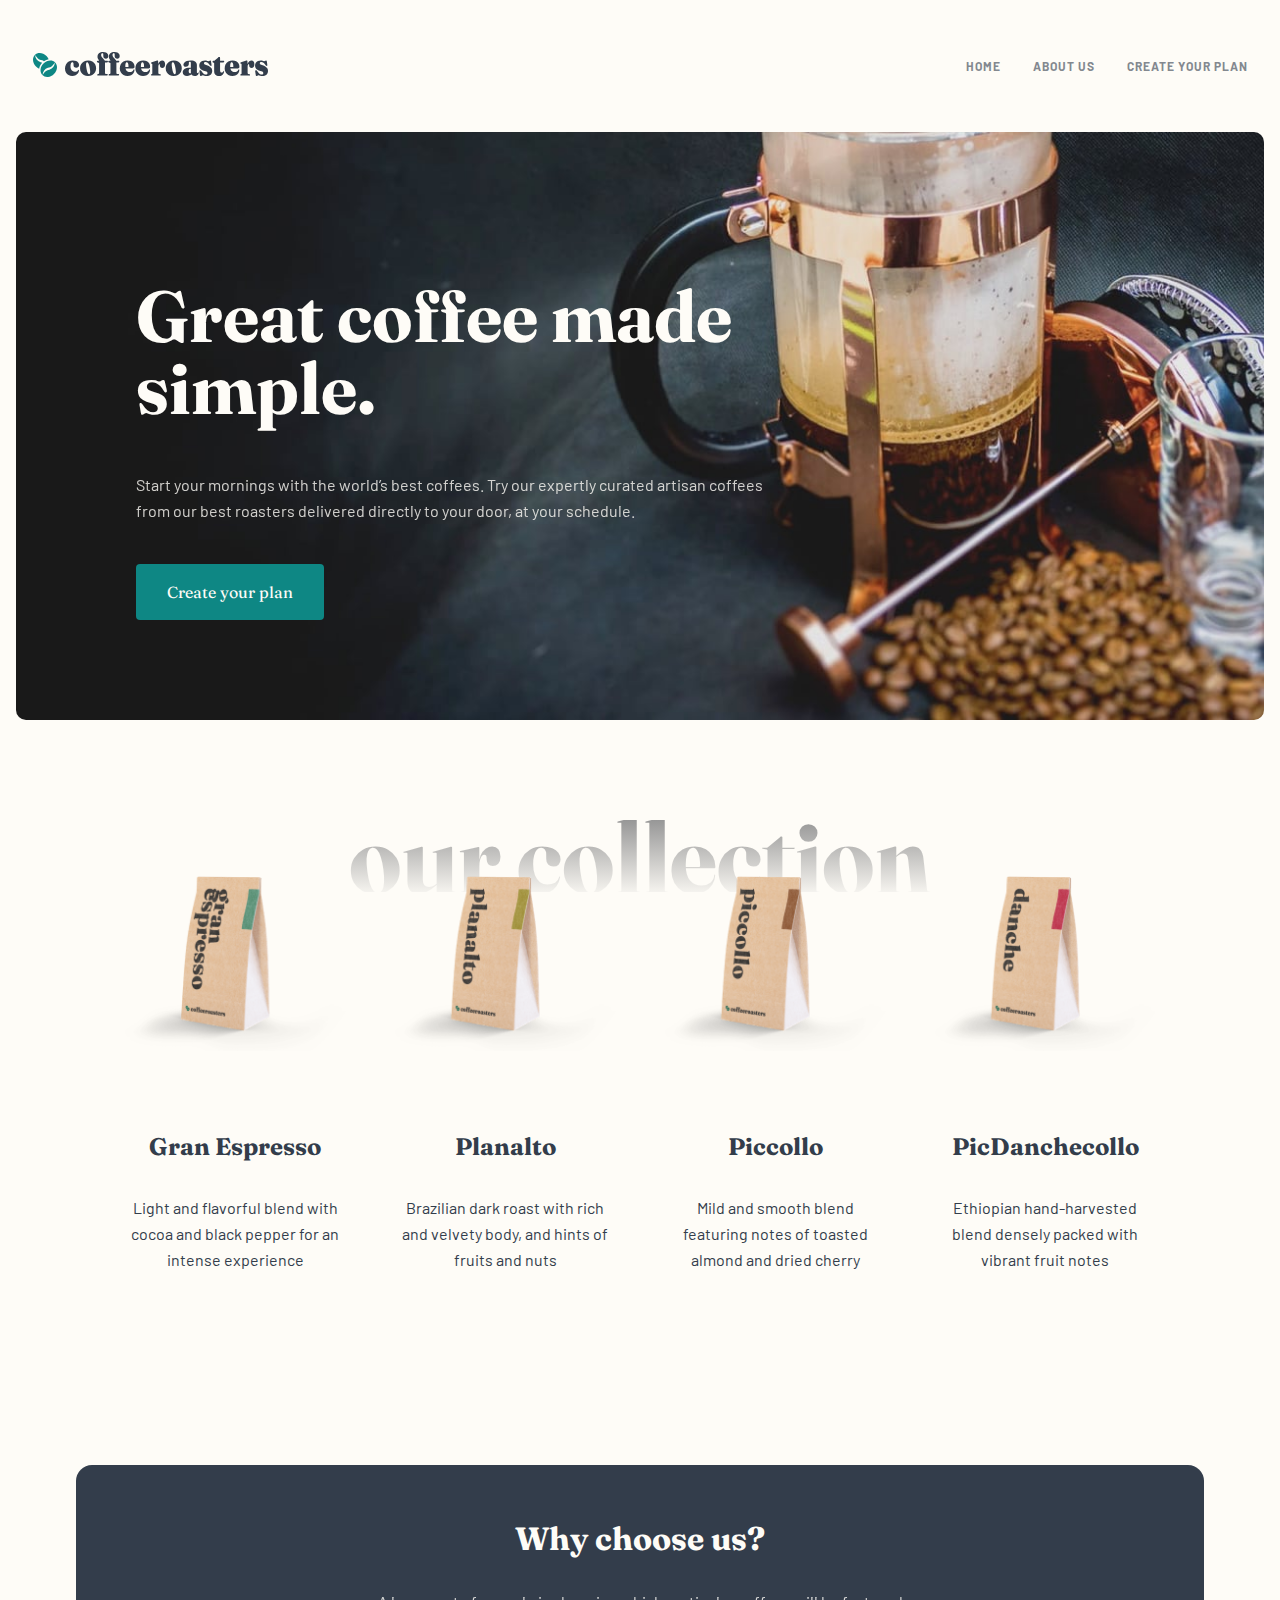
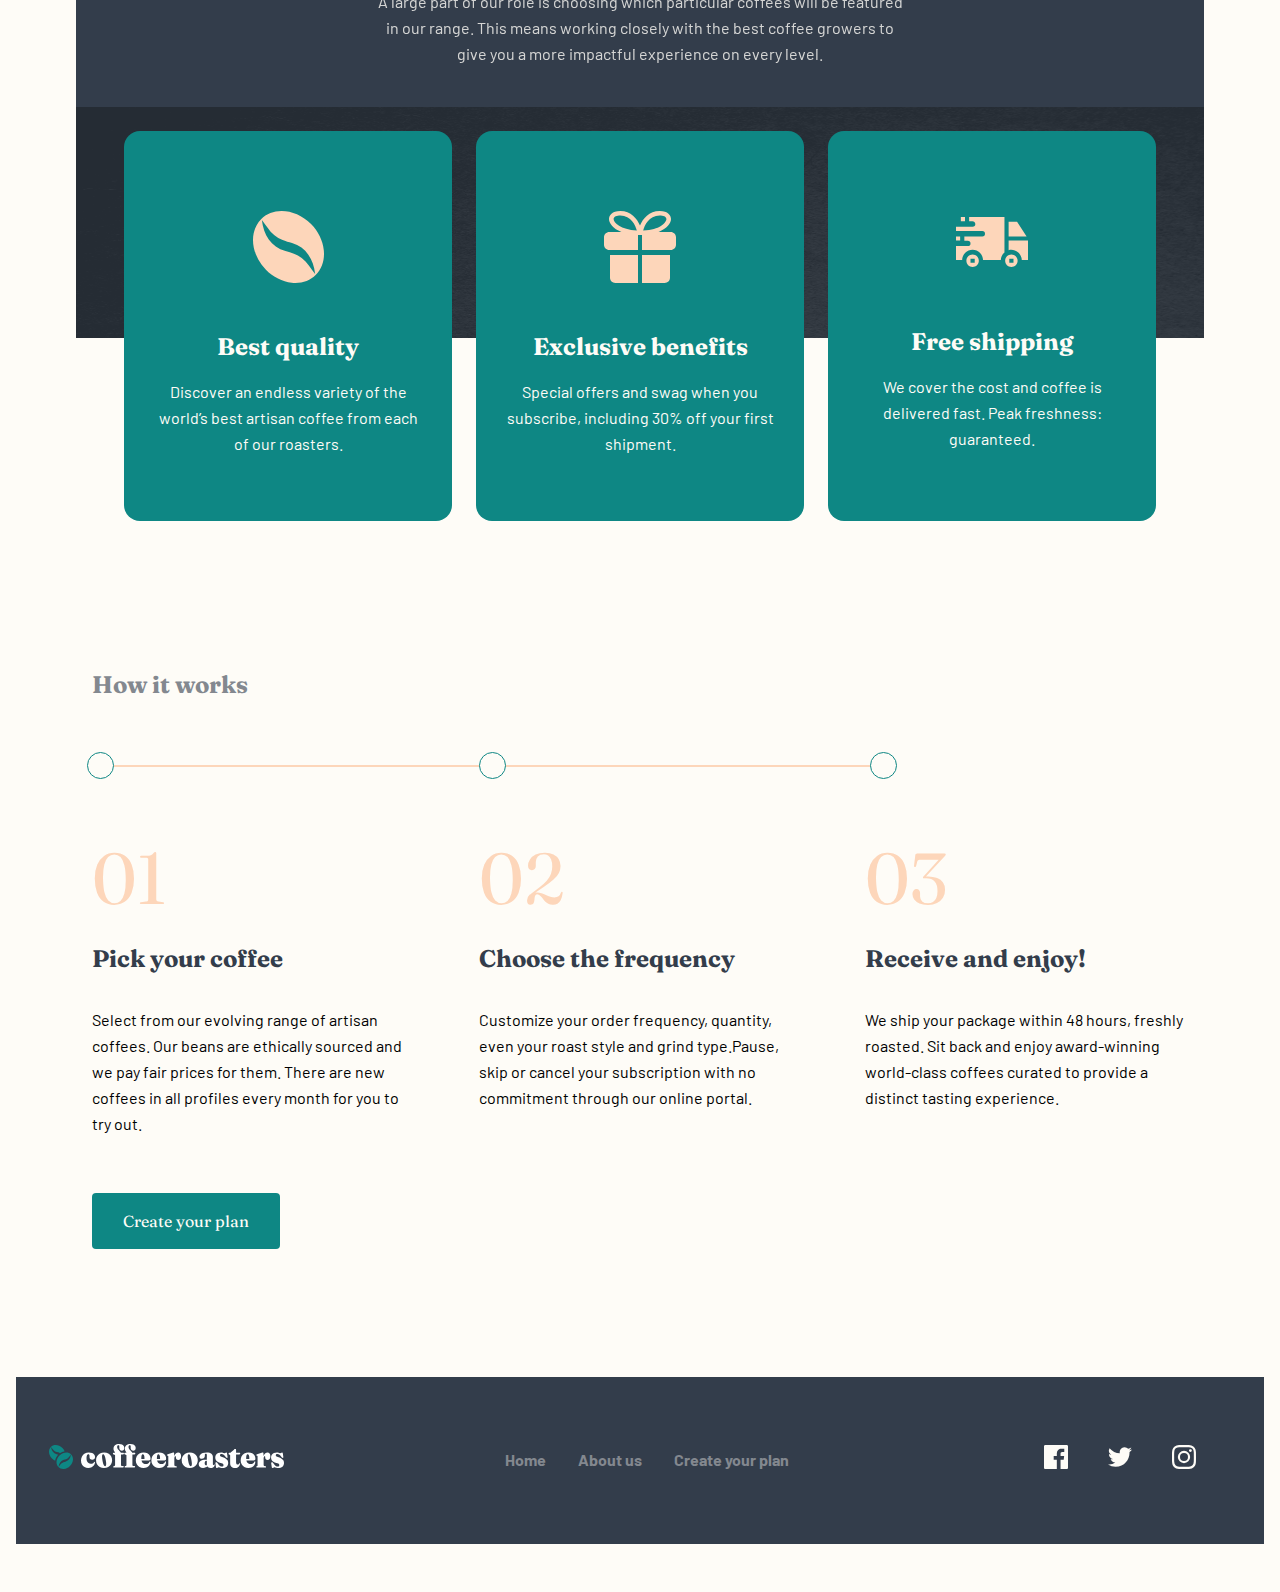
==== commit 1ce7ee50: "finishing desktop version, need to add active class to links and a few other minor details" ====
--- a/index.html
+++ b/index.html
@@ -49,7 +49,7 @@
   <div class="container">
     <section class="banner" id="homeBanner">
       <div class="banner__inner">
-        <h2>Great coffee made simple.</h2>
+        <h1>Great coffee made simple.</h1>
         <p>Start your mornings with the world’s best coffees. Try our expertly curated artisan
           coffees from our best roasters delivered directly to your door, at your schedule.
         </p>
--- a/css/styles.min.css
+++ b/css/styles.min.css
@@ -1 +1 @@
-/*! normalize.css v8.0.1 | MIT License | github.com/necolas/normalize.css */html{line-height:1.15;-webkit-text-size-adjust:100%}body{margin:0}main{display:block}h1{font-size:2em;margin:0.67em 0}hr{-webkit-box-sizing:content-box;box-sizing:content-box;height:0;overflow:visible}pre{font-family:monospace, monospace;font-size:1em}a{background-color:transparent}abbr[title]{border-bottom:none;text-decoration:underline;-webkit-text-decoration:underline dotted;text-decoration:underline dotted}b,strong{font-weight:bolder}code,kbd,samp{font-family:monospace, monospace;font-size:1em}small{font-size:80%}sub,sup{font-size:75%;line-height:0;position:relative;vertical-align:baseline}sub{bottom:-0.25em}sup{top:-0.5em}img{border-style:none}button,input,optgroup,select,textarea{font-family:inherit;font-size:100%;line-height:1.15;margin:0}button,input{overflow:visible}button,select{text-transform:none}button,[type="button"],[type="reset"],[type="submit"]{-webkit-appearance:button}button::-moz-focus-inner,[type="button"]::-moz-focus-inner,[type="reset"]::-moz-focus-inner,[type="submit"]::-moz-focus-inner{border-style:none;padding:0}button:-moz-focusring,[type="button"]:-moz-focusring,[type="reset"]:-moz-focusring,[type="submit"]:-moz-focusring{outline:1px dotted ButtonText}fieldset{padding:0.35em 0.75em 0.625em}legend{-webkit-box-sizing:border-box;box-sizing:border-box;color:inherit;display:table;max-width:100%;padding:0;white-space:normal}progress{vertical-align:baseline}textarea{overflow:auto}[type="checkbox"],[type="radio"]{-webkit-box-sizing:border-box;box-sizing:border-box;padding:0}[type="number"]::-webkit-inner-spin-button,[type="number"]::-webkit-outer-spin-button{height:auto}[type="search"]{-webkit-appearance:textfield;outline-offset:-2px}[type="search"]::-webkit-search-decoration{-webkit-appearance:none}::-webkit-file-upload-button{-webkit-appearance:button;font:inherit}details{display:block}summary{display:list-item}template{display:none}[hidden]{display:none}img{max-width:100%}header{position:relative;margin-top:2rem;margin-bottom:2rem;min-height:3rem}ul{list-style-type:none;margin:0;padding:0}body{margin-bottom:3rem}button{cursor:pointer}body{font-family:'Barlow', sans-serif;font-size:1rem;line-height:1.625rem}h1,h2,h3,h4,.alt-title{font-family:'Fraunces', serif}.alt-title{font-size:3.375rem;line-height:4.5rem;text-transform:lowercase}@media (min-width: 36rem){.alt-title{font-size:4.375rem}}@media (min-width: 48rem){.alt-title{font-size:6.375rem}}@media (min-width: 62rem){.alt-title{font-size:9.375rem}}h1{font-size:4.5rem;line-height:4.5rem}h2{font-size:2.5rem;line-height:3rem}h3{font-size:2rem;line-height:2.25rem}h4{font-size:1.5rem;line-height:2rem}nav{font-family:'Barlow', sans-serif;font-size:.75rem;line-height:.938rem;letter-spacing:1px}@media (min-width: 0){.nav__link{font-family:'Fraunces', serif;font-size:2rem;line-height:2.25rem}}@media (min-width: 48rem){.nav__link{font-family:'Barlow', sans-serif;font-size:.75rem;line-height:2.25rem;text-transform:uppercase;font-weight:700}}.process__card-number{font-family:'Fraunces', serif}.btn{font-family:'Fraunces', serif}.container{padding-right:1rem;padding-left:1rem;margin-right:auto;margin-left:auto}.open{display:block}.close{display:none}.question{color:#83888F}.light-text{color:#FEFCF7 !important}.dark-bg{background-color:#333D4B;color:#FEFCF7;padding:1rem;border-radius:1rem}.dark-bg p{opacity:.8}.nav{display:-webkit-box;display:-ms-flexbox;display:flex;-webkit-box-align:center;-ms-flex-align:center;align-items:center}.nav__logo{-webkit-box-flex:1;-ms-flex:1;flex:1}.nav__logo a{padding:1rem;display:block}.nav__logo a>img{max-width:12rem}@media (min-width: 28.125rem){.nav__logo a>img{max-width:100%}}.nav__menu{display:none}@media (min-width: 48rem){.nav__menu{display:-webkit-box;display:-ms-flexbox;display:flex;-webkit-box-flex:2;-ms-flex:2;flex:2}}.nav__mobile-menu{position:absolute;top:5rem;left:0;right:0;width:100%;z-index:1;min-height:20rem;height:100vh;background:#fefcf7;background:-webkit-gradient(linear, left bottom, left top, from(rgba(254,252,247,0.5)), color-stop(55%, #fefcf7));background:linear-gradient(0deg, rgba(254,252,247,0.5) 0%, #fefcf7 55%)}@media (min-width: 48rem){.nav__mobile-menu{display:none}}.nav__list{width:100%;display:-webkit-box;display:-ms-flexbox;display:flex;-webkit-box-pack:center;-ms-flex-pack:center;justify-content:center;-webkit-box-orient:vertical;-webkit-box-direction:normal;-ms-flex-direction:column;flex-direction:column;-webkit-box-align:center;-ms-flex-align:center;align-items:center;margin-top:3rem}@media (min-width: 48rem){.nav__list{padding-right:1rem;-webkit-box-pack:end;-ms-flex-pack:end;justify-content:flex-end;-webkit-box-orient:horizontal;-webkit-box-direction:normal;-ms-flex-direction:row;flex-direction:row;margin:0}}.nav__item{text-align:center;margin-top:1rem;margin-bottom:1.25rem;-webkit-box-pack:center;-ms-flex-pack:center;justify-content:center}@media (min-width: 48rem){.nav__item{max-width:100%;margin:0}}.nav__link{text-decoration:none;color:#333D4B;width:100%;padding:1rem;display:block}@media (min-width: 48rem){.nav__link{color:#83888F}}.nav__mobile-btn{margin-top:.45rem;padding:1rem;-ms-flex-item-align:center;-ms-grid-row-align:center;align-self:center}@media (min-width: 48rem){.nav__mobile-btn{display:none}}.nav .container{width:100%;display:-webkit-box;display:-ms-flexbox;display:flex;-webkit-box-align:center;-ms-flex-align:center;align-items:center;-webkit-box-pack:justify;-ms-flex-pack:justify;justify-content:space-between;-ms-flex-wrap:wrap;flex-wrap:wrap}#homeBanner{background:url("../../assets/home/mobile/image-hero-coffeepress.jpg");background-repeat:no-repeat;background-size:cover}@media (min-width: 48rem){#homeBanner{background:url("../../assets/home/tablet/image-hero-coffeepress.jpg");background-repeat:no-repeat;background-size:cover;background-position:right}}#aboutBanner{background:url("../../assets/about/mobile/image-hero-whitecup.jpg");background-repeat:no-repeat;background-size:cover}.banner{border-radius:10px;margin-bottom:6.25rem}.banner__inner{text-align:center;padding:6.25rem 1.5rem;color:#FEFCF7;max-width:18.75rem;margin:0 auto}@media (min-width: 48rem){.banner__inner{text-align:left;margin:0;padding:6.25rem 3.75rem;max-width:22.75rem}}.banner__inner p{opacity:.8}.products{margin-top:6rem;text-align:center}@media (min-width: 48rem){.products__grid{display:-ms-grid;display:grid;gap:3rem;padding:3rem}}.products__heading{background:-webkit-gradient(linear, left top, left bottom, from(#979797), color-stop(110%, #fefcf7));background:linear-gradient(#979797, #fefcf7 110%);background-clip:text;-webkit-background-clip:text;-webkit-text-fill-color:transparent}@media (min-width: 48rem){.products__heading{margin-bottom:-4rem}}.products__product-name{color:#333D4B}.products__product-description{color:#333D4B}.products__product{margin-bottom:3rem}@media (min-width: 48rem){.products__product{margin:0;display:-ms-grid;display:grid;gap:3rem;-ms-grid-columns:(1fr)[2];grid-template-columns:repeat(2, 1fr)}}.products__product-img{max-height:15rem;margin:0 auto}.products__product-details{text-align:center}@media (min-width: 48rem){.products__product-details{text-align:left}}.why-us{margin-top:6rem;padding-top:2rem;text-align:center;color:#FEFCF7}.why-us__container{background-color:#333D4B;border-radius:1rem 1rem 0 0}.why-us__inner{padding:1.5rem}@media (min-width: 48rem){.why-us__inner{max-width:33rem;margin:0 auto}}.why-us__inner p{opacity:.8;color:#FEFCF7}.why-us__reasons{margin-bottom:6.25rem;padding:1.5rem;display:-ms-grid;display:grid;gap:1.5rem;background:url("../../assets/about/desktop/bg-quality.png");background-repeat:no-repeat;background-size:105% 50%;background-position:top;border-bottom-left-radius:1rem}@media (min-width: 48rem){.why-us__reasons{padding:1.5rem 3rem 3rem 3rem}}.why-us__reason{background-color:#0E8784;border-radius:1rem;padding:4rem 1.75rem;display:-webkit-box;display:-ms-flexbox;display:flex;-webkit-box-orient:vertical;-webkit-box-direction:normal;-ms-flex-direction:column;flex-direction:column}@media (min-width: 48rem){.why-us__reason{display:-ms-grid;display:grid;gap:2rem;-ms-grid-columns:1fr 2fr;grid-template-columns:1fr 2fr;-webkit-box-align:center;-ms-flex-align:center;align-items:center;text-align:left}}.why-us__reason-img{padding:1rem;margin:0 auto}.why-us__reason-text{margin:0 auto;max-width:15rem}@media (min-width: 48rem){.why-us__reason-text{text-align:left;max-width:30rem}}@media (min-width: 48rem){.why-us__reason-details{max-width:30rem}}@media (min-width: 48rem){.why-us__reason-details h4{margin:0 0 1rem 0}}.process{text-align:center}@media (min-width: 48rem){.process{text-align:left}}.process a{margin-left:1rem}.process__line{margin-left:1rem;display:block;height:2px;border-top:2px solid #FDD6BA;max-width:70%;position:relative}.process__line-dot{position:absolute;top:0;left:0;height:25px;width:25px;border-radius:50%;border:1px solid #0E8784;background-color:#FEFCF7;margin-top:-.95rem}.process__line #circle2{left:50%}.process__line #circle3{left:100%}.process__heading{color:#83888F}@media (min-width: 48rem){.process__heading{margin-left:1rem;margin-bottom:4rem}}.process__cards{margin-top:5rem;display:-ms-grid;display:grid;gap:2rem;-ms-grid-columns:1fr;grid-template-columns:1fr}@media (min-width: 48rem){.process__cards{-ms-grid-columns:(1fr)[3];grid-template-columns:repeat(3, 1fr)}}.process__card{padding:1rem}.process__card-number{color:#FDD6BA;font-size:4.5rem}.process__card-heading{color:#333D4B}.footer{margin-top:8rem;background-color:#333D4B;color:#FEFCF7;padding:3rem;text-align:center}.footer__logo{margin:0 auto;margin-bottom:3rem}.footer__logo a{display:block}.footer__link{text-decoration:none;color:#83888F;padding:1rem;display:block;font-weight:700}.footer__social{margin-top:2rem;padding:1rem;display:-webkit-box;display:-ms-flexbox;display:flex;-webkit-box-pack:center;-ms-flex-pack:center;justify-content:center;-webkit-box-align:center;-ms-flex-align:center;align-items:center}.footer__social a{display:block;padding:1.25rem}.commitment{margin-top:6rem;margin-bottom:7.5rem;display:-ms-grid;display:grid;gap:1rem;text-align:center}.commitment h3{color:#333D4B}.commitment img{border-radius:1rem;max-height:31rem;margin:0 auto}.commitment p{margin-top:0}.quality{margin-top:17.5rem;color:#FEFCF7;background-color:#333D4B;border-radius:1rem;padding:2rem;text-align:center}.quality img{border-radius:1rem;margin-top:-10rem;margin-bottom:4rem}.locations{margin-top:7.5rem;text-align:center}.locations h4{color:#83888F}.locations__all-locations{display:-ms-grid;display:grid;gap:2rem}.locations__location{margin-top:6rem}.locations__location address{font-style:normal;color:#333D4B}.locations__location h3{color:#333D4B}.summary{margin-top:6rem;text-align:center;position:relative}.summary__order{text-align:left;background-color:#333D4B;color:#FEFCF7;border-radius:1rem;padding:1.5rem;margin-bottom:2rem}.summary__heading{opacity:.5;text-transform:uppercase}.summary__text{color:#0E8784}.btn{display:inline-block;font-weight:400;text-align:center;white-space:nowrap;vertical-align:middle;-webkit-user-select:none;-moz-user-select:none;-ms-user-select:none;user-select:none;border:1px solid transparent;padding:.938rem 1.875rem;font-size:1rem;line-height:1.5;border-radius:.25rem;-webkit-transition:color .15s ease-in-out,background-color .15s ease-in-out,border-color .15s ease-in-out,-webkit-box-shadow .15s ease-in-out;transition:color .15s ease-in-out,background-color .15s ease-in-out,border-color .15s ease-in-out,-webkit-box-shadow .15s ease-in-out;transition:color .15s ease-in-out,background-color .15s ease-in-out,border-color .15s ease-in-out,box-shadow .15s ease-in-out;transition:color .15s ease-in-out,background-color .15s ease-in-out,border-color .15s ease-in-out,box-shadow .15s ease-in-out,-webkit-box-shadow .15s ease-in-out}.btn-default{color:#FEFCF7;background-color:#0E8784;text-decoration:none;margin-top:1.5rem}.btn-main{color:#FEFCF7;background-color:#66D2CF;text-decoration:none;margin-top:1.5rem}.options{display:-ms-grid;display:grid;gap:1rem}.options input[type="radio"]{height:0;width:0}.options input[type="radio"]:not(:disabled) ~ label{cursor:pointer}.options input[type="radio"]:disabled ~ label{color:#bcc2bf;border-color:#bcc2bf;-webkit-box-shadow:none;box-shadow:none;cursor:not-allowed}.options label{display:block;background-color:#F4F1EB;color:#333D4B;border-radius:1rem;padding:1.5rem 1.5rem}.options input[type="radio"]:checked+label{background-color:#0E8784;color:#FEFCF7}.options input[type="radio"]:focus+label{background-color:#0E8784;color:#FEFCF7}.options input[type="radio"]:hover+label{background-color:#FDD6BA;color:#333D4B}.options h4{margin:0}.options p{margin-bottom:0}.modal{position:fixed;top:0;left:0;right:0;bottom:0;display:-webkit-box;display:-ms-flexbox;display:flex;-webkit-box-align:center;-ms-flex-align:center;align-items:center;-webkit-box-pack:center;-ms-flex-pack:center;justify-content:center;-webkit-box-orient:vertical;-webkit-box-direction:normal;-ms-flex-direction:column;flex-direction:column;padding:1rem;background:rgba(0,0,0,0.8);cursor:pointer;visibility:hidden;opacity:0;-webkit-transition:all 0.35s ease-in;transition:all 0.35s ease-in}.modal__inner{position:relative;max-width:800px;max-height:80vh;border-radius:1rem;background:#FEFCF7;overflow:auto;cursor:default}.modal__header{z-index:2;color:#FEFCF7;margin:0;background-color:#333D4B;padding:2rem;min-height:0}.modal__header h3{margin:0}.modal__body{color:#83888F;padding:0 2rem 2rem 2rem}.modal__body h4{margin-bottom:0}.modal__body footer{text-align:center}.is-visible{visibility:visible;opacity:1}body{background-color:#FEFCF7}
+/*! normalize.css v8.0.1 | MIT License | github.com/necolas/normalize.css */html{line-height:1.15;-webkit-text-size-adjust:100%}body{margin:0}main{display:block}h1{font-size:2em;margin:0.67em 0}hr{-webkit-box-sizing:content-box;box-sizing:content-box;height:0;overflow:visible}pre{font-family:monospace, monospace;font-size:1em}a{background-color:transparent}abbr[title]{border-bottom:none;text-decoration:underline;-webkit-text-decoration:underline dotted;text-decoration:underline dotted}b,strong{font-weight:bolder}code,kbd,samp{font-family:monospace, monospace;font-size:1em}small{font-size:80%}sub,sup{font-size:75%;line-height:0;position:relative;vertical-align:baseline}sub{bottom:-0.25em}sup{top:-0.5em}img{border-style:none}button,input,optgroup,select,textarea{font-family:inherit;font-size:100%;line-height:1.15;margin:0}button,input{overflow:visible}button,select{text-transform:none}button,[type="button"],[type="reset"],[type="submit"]{-webkit-appearance:button}button::-moz-focus-inner,[type="button"]::-moz-focus-inner,[type="reset"]::-moz-focus-inner,[type="submit"]::-moz-focus-inner{border-style:none;padding:0}button:-moz-focusring,[type="button"]:-moz-focusring,[type="reset"]:-moz-focusring,[type="submit"]:-moz-focusring{outline:1px dotted ButtonText}fieldset{padding:0.35em 0.75em 0.625em}legend{-webkit-box-sizing:border-box;box-sizing:border-box;color:inherit;display:table;max-width:100%;padding:0;white-space:normal}progress{vertical-align:baseline}textarea{overflow:auto}[type="checkbox"],[type="radio"]{-webkit-box-sizing:border-box;box-sizing:border-box;padding:0}[type="number"]::-webkit-inner-spin-button,[type="number"]::-webkit-outer-spin-button{height:auto}[type="search"]{-webkit-appearance:textfield;outline-offset:-2px}[type="search"]::-webkit-search-decoration{-webkit-appearance:none}::-webkit-file-upload-button{-webkit-appearance:button;font:inherit}details{display:block}summary{display:list-item}template{display:none}[hidden]{display:none}img{max-width:100%}header{position:relative;margin-top:2rem;margin-bottom:2rem;min-height:3rem}ul{list-style-type:none;margin:0;padding:0}body{margin-bottom:3rem}button{cursor:pointer}@media (min-width: 48rem){section{padding:0 1.75rem}}@media (min-width: 62rem){section{padding:0 3.75rem}}@media (min-width: 75rem){.plan__grid{display:-ms-grid;display:grid;-ms-grid-columns:1fr 3fr;grid-template-columns:1fr 3fr}}body{font-family:'Barlow', sans-serif;font-size:1rem;line-height:1.625rem}h1,h2,h3,h4,.alt-title{font-family:'Fraunces', serif}.alt-title{font-size:3.375rem;line-height:4.5rem;text-transform:lowercase}@media (min-width: 36rem){.alt-title{font-size:4.375rem}}@media (min-width: 62rem){.alt-title{font-size:6.375rem}}@media (min-width: 90rem){.alt-title{height:6rem;font-size:9.375rem}}h1{font-size:3.5rem;line-height:4.5rem}@media (min-width: 62rem){h1{font-size:4.5rem}}h2{font-size:2.5rem;line-height:3rem}h3{font-size:2rem;line-height:2.25rem}h4{font-size:1.5rem;line-height:2rem}nav{font-family:'Barlow', sans-serif;font-size:.75rem;line-height:.938rem;letter-spacing:1px}@media (min-width: 0){.nav__link{font-family:'Fraunces', serif;font-size:2rem;line-height:2.25rem}}@media (min-width: 48rem){.nav__link{font-family:'Barlow', sans-serif;font-size:.75rem;line-height:2.25rem;text-transform:uppercase;font-weight:700}}.nav__link:hover{color:#333D4B}.footer__link:hover{color:#FEFCF7}.process__card-number{font-family:'Fraunces', serif}.btn{font-family:'Fraunces', serif}.large-text{margin-top:1.5rem;font-family:'Fraunces', serif;font-size:2rem;color:#333D4B;-ms-flex-item-align:center;-ms-grid-row-align:center;align-self:center;margin-right:1rem}.plan__links,.plan__number{font-family:'Fraunces', serif}.container{padding-right:1rem;padding-left:1rem;margin-right:auto;margin-left:auto}.open{display:block}.close{display:none}.question{color:#83888F}.light-text{color:#FEFCF7 !important}.dark-bg{background-color:#333D4B;color:#FEFCF7;padding:1rem;border-radius:1rem}@media (min-width: 62rem){.dark-bg{padding:4rem}}.dark-bg p{opacity:.8}.dark-line{margin-top:4rem}.mb-section{margin-bottom:6rem}.active{color:#333D4B}.nav{display:-webkit-box;display:-ms-flexbox;display:flex;-webkit-box-align:center;-ms-flex-align:center;align-items:center}.nav__logo{-webkit-box-flex:1;-ms-flex:1;flex:1}.nav__logo a{padding:1rem;display:block}.nav__logo a>img{max-width:12rem}@media (min-width: 28.125rem){.nav__logo a>img{max-width:100%}}.nav__menu{display:none}@media (min-width: 48rem){.nav__menu{display:-webkit-box;display:-ms-flexbox;display:flex;-webkit-box-flex:2;-ms-flex:2;flex:2}}.nav__mobile-menu{position:absolute;top:5rem;left:0;right:0;width:100%;z-index:1;min-height:20rem;height:100vh;background:#fefcf7;background:-webkit-gradient(linear, left bottom, left top, from(rgba(254,252,247,0.5)), color-stop(55%, #fefcf7));background:linear-gradient(0deg, rgba(254,252,247,0.5) 0%, #fefcf7 55%)}@media (min-width: 48rem){.nav__mobile-menu{display:none}}.nav__list{width:100%;display:-webkit-box;display:-ms-flexbox;display:flex;-webkit-box-pack:center;-ms-flex-pack:center;justify-content:center;-webkit-box-orient:vertical;-webkit-box-direction:normal;-ms-flex-direction:column;flex-direction:column;-webkit-box-align:center;-ms-flex-align:center;align-items:center;margin-top:3rem}@media (min-width: 48rem){.nav__list{padding-right:1rem;-webkit-box-pack:end;-ms-flex-pack:end;justify-content:flex-end;-webkit-box-orient:horizontal;-webkit-box-direction:normal;-ms-flex-direction:row;flex-direction:row;margin:0}}.nav__item{text-align:center;margin-top:1rem;margin-bottom:1.25rem;-webkit-box-pack:center;-ms-flex-pack:center;justify-content:center}@media (min-width: 48rem){.nav__item{max-width:100%;margin:0}}.nav__link{text-decoration:none;color:#333D4B;width:100%;padding:1rem;display:block}@media (min-width: 48rem){.nav__link{color:#83888F}}.nav__mobile-btn{margin-top:.45rem;padding:1rem;-ms-flex-item-align:center;-ms-grid-row-align:center;align-self:center}@media (min-width: 48rem){.nav__mobile-btn{display:none}}.nav .container{width:100%;display:-webkit-box;display:-ms-flexbox;display:flex;-webkit-box-align:center;-ms-flex-align:center;align-items:center;-webkit-box-pack:justify;-ms-flex-pack:justify;justify-content:space-between;-ms-flex-wrap:wrap;flex-wrap:wrap}#homeBanner{background:url("../../assets/home/mobile/image-hero-coffeepress.jpg");background-repeat:no-repeat;background-size:cover}@media (min-width: 48rem){#homeBanner{background:url("../../assets/home/tablet/image-hero-coffeepress.jpg");background-repeat:no-repeat;background-size:cover;background-position:right}}@media (min-width: 75rem){#homeBanner{background:url("../../assets/home/desktop/image-hero-coffeepress.jpg");background-repeat:no-repeat;background-size:cover;background-position:right}}#aboutBanner{background:url("../../assets/about/mobile/image-hero-whitecup.jpg");background-repeat:no-repeat;background-size:cover}@media (min-width: 48rem){#aboutBanner{background:url("../../assets/about/tablet/image-hero-whitecup.jpg");background-repeat:no-repeat;background-size:cover;background-position:right}}@media (min-width: 75rem){#aboutBanner{background:url("../../assets/about/desktop/image-hero-whitecup.jpg");background-repeat:no-repeat;background-size:cover;background-position:right}}#planBanner{background:url("../../assets/plan/mobile/image-hero-blackcup.jpg");background-repeat:no-repeat;background-size:cover}@media (min-width: 48rem){#planBanner{background:url("../../assets/plan/tablet/image-hero-blackcup.jpg");background-repeat:no-repeat;background-size:cover;background-position:right}}@media (min-width: 75rem){#planBanner{background:url("../../assets/plan/desktop/image-hero-blackcup.jpg");background-repeat:no-repeat;background-size:cover;background-position:right}}.banner{border-radius:10px;margin-bottom:6.25rem}.banner__inner{text-align:center;padding:6.25rem 1.5rem;color:#FEFCF7;margin:0 auto}@media (min-width: 48rem){.banner__inner{text-align:left;margin:0;padding:6.25rem 3.75rem;max-width:58%}}.banner__inner p{opacity:.8}.products{margin-top:6rem;text-align:center}@media (min-width: 48rem){.products__grid{display:-ms-grid;display:grid;gap:3rem;padding:3rem}}@media (min-width: 62rem){.products__grid{display:-ms-grid;display:grid;-ms-grid-columns:(1fr)[4];grid-template-columns:repeat(4, 1fr);gap:3rem}}.products__heading{background:-webkit-gradient(linear, left top, left bottom, from(#979797), color-stop(110%, #fefcf7));background:linear-gradient(#979797, #fefcf7 110%);background-clip:text;-webkit-background-clip:text;-webkit-text-fill-color:transparent}@media (min-width: 48rem){.products__heading{margin-bottom:-4rem}}.products__product-name{color:#333D4B}.products__product-description{color:#333D4B}.products__product{margin-bottom:3rem}@media (min-width: 48rem){.products__product{margin:0;display:-ms-grid;display:grid;gap:3rem;-ms-grid-columns:(1fr)[2];grid-template-columns:repeat(2, 1fr)}}@media (min-width: 62rem){.products__product{display:-ms-grid;display:grid;-ms-grid-columns:1fr;grid-template-columns:1fr}}.products__product-img{max-height:15rem;margin:0 auto}.products__product-details{text-align:center}@media (min-width: 48rem){.products__product-details{text-align:left}}@media (min-width: 62rem){.products__product-details{text-align:center}}.why-us{margin-top:6rem;padding-top:2rem;text-align:center;color:#FEFCF7}.why-us__container{background-color:#333D4B;border-radius:1rem 1rem 0 0}.why-us__inner{padding:1.5rem}@media (min-width: 48rem){.why-us__inner{max-width:33rem;margin:0 auto}}.why-us__inner p{opacity:.8;color:#FEFCF7}.why-us__reasons{margin-bottom:6.25rem;padding:1.5rem;display:-ms-grid;display:grid;gap:1.5rem;background:url("../../assets/about/desktop/bg-quality.png");background-repeat:no-repeat;background-size:105% 50%;background-position:top;border-bottom-left-radius:1rem}@media (min-width: 48rem){.why-us__reasons{padding:1.5rem 3rem 3rem 3rem}}@media (min-width: 62rem){.why-us__reasons{-ms-grid-columns:(1fr)[3];grid-template-columns:repeat(3, 1fr)}}.why-us__reason{background-color:#0E8784;border-radius:1rem;padding:4rem 1.75rem;display:-webkit-box;display:-ms-flexbox;display:flex;-webkit-box-orient:vertical;-webkit-box-direction:normal;-ms-flex-direction:column;flex-direction:column}@media (min-width: 48rem){.why-us__reason{display:-ms-grid;display:grid;gap:2rem;-ms-grid-columns:1fr 2fr;grid-template-columns:1fr 2fr;-webkit-box-align:center;-ms-flex-align:center;align-items:center;text-align:left}}@media (min-width: 62rem){.why-us__reason{-ms-grid-columns:1fr;grid-template-columns:1fr;text-align:center}}.why-us__reason-img{padding:1rem;margin:0 auto}.why-us__reason-text{margin:0 auto;max-width:15rem}@media (min-width: 48rem){.why-us__reason-text{max-width:30rem}}@media (min-width: 48rem){.why-us__reason-details{max-width:30rem}}@media (min-width: 48rem){.why-us__reason-details h4{margin:0 0 1rem 0}}.process{text-align:center}@media (min-width: 48rem){.process{text-align:left}}.process a{margin-left:1rem}.process__line{display:none}@media (min-width: 48rem){.process__line{margin-left:1.5rem;display:block;height:2px;border-top:2px solid #FDD6BA;max-width:70%;position:relative}}.process__line-dot{position:absolute;top:0;left:-.8rem;height:25px;width:25px;border-radius:50%;border:1px solid #0E8784;background-color:#FEFCF7;margin-top:-.95rem}.process__line-dot--dark{position:absolute;top:0;left:-.8rem;height:25px;width:25px;border-radius:50%;border:1px solid #0E8784;background-color:transparent;margin-top:-.95rem}.process__line #circle2{left:48%}.process__line #circle3{left:97.5%}.process__heading{color:#83888F}@media (min-width: 48rem){.process__heading{margin-left:1rem;margin-bottom:4rem}}.process__cards{margin-top:5rem;display:-ms-grid;display:grid;gap:2rem;-ms-grid-columns:1fr;grid-template-columns:1fr}@media (min-width: 48rem){.process__cards{-ms-grid-columns:(1fr)[3];grid-template-columns:repeat(3, 1fr)}}.process__card{padding:1rem}.process__card-number{color:#FDD6BA;font-size:4.5rem}.process__card-heading{color:#333D4B}.footer{margin-top:8rem;background-color:#333D4B;color:#FEFCF7;padding:2rem;text-align:center}@media (min-width: 62rem){.footer{display:-webkit-box;display:-ms-flexbox;display:flex;-webkit-box-pack:justify;-ms-flex-pack:justify;justify-content:space-between;-webkit-box-align:center;-ms-flex-align:center;align-items:center}}.footer__logo{margin:0 auto;margin-bottom:3rem}@media (min-width: 62rem){.footer__logo{margin:0}}.footer__logo a{display:block}@media (min-width: 48rem){.footer__list{display:-webkit-box;display:-ms-flexbox;display:flex;-webkit-box-pack:center;-ms-flex-pack:center;justify-content:center}}.footer__link{text-decoration:none;color:#83888F;padding:1rem;display:block;font-weight:700}.footer__social{margin-top:2rem;padding:1rem;display:-webkit-box;display:-ms-flexbox;display:flex;-webkit-box-pack:center;-ms-flex-pack:center;justify-content:center;-webkit-box-align:center;-ms-flex-align:center;align-items:center}@media (min-width: 62rem){.footer__social{margin:0}}.footer__social a{display:block;padding:1.25rem}.footer__social a:hover>img{color:#FDD6BA !important}.footer #instagram{background-image:url("../../assets/shared/desktop/icon-instagram.svg");background-size:cover}.footer #instagram:hover{-webkit-filter:invert(93%) sepia(5%) saturate(3428%) hue-rotate(310deg) brightness(102%) contrast(105%);filter:invert(93%) sepia(5%) saturate(3428%) hue-rotate(310deg) brightness(102%) contrast(105%)}.commitment{margin-top:6rem;margin-bottom:7.5rem;display:-ms-grid;display:grid;gap:1rem;text-align:center}@media (min-width: 48rem){.commitment{text-align:left;-ms-grid-columns:(1fr)[2];grid-template-columns:repeat(2, 1fr);gap:3rem}}@media (min-width: 62rem){.commitment{gap:6rem}}.commitment h3{color:#333D4B}@media (min-width: 48rem){.commitment h3{margin-top:0}}.commitment picture{display:-webkit-box;display:-ms-flexbox;display:flex}.commitment img{border-radius:1rem;max-height:32rem;margin:0 auto}@media (min-width: 48rem){.commitment img{height:32rem}}.commitment__details{-ms-flex-item-align:center;-ms-grid-row-align:center;align-self:center}.commitment p{margin-top:0}.quality{margin-top:17.5rem;color:#FEFCF7;background-color:#333D4B;border-radius:1rem;text-align:center;padding-top:3rem;padding-bottom:1rem}@media (min-width: 62rem){.quality{display:-ms-grid;display:grid;-ms-grid-columns:3fr 2fr;grid-template-columns:3fr 2fr}}.quality img{border-radius:1rem;margin-top:-10rem;margin-bottom:3rem;width:90%}@media (min-width: 62rem){.quality img{height:27rem;width:100%;margin-top:-5rem}}@media (min-width: 75rem){.quality img{width:90%;max-height:40rem;margin-top:-8rem}}@media (min-width: 62rem){.quality picture:nth-of-type(1){-webkit-box-ordinal-group:3;-ms-flex-order:2;order:2}}.quality__details{margin:0 auto;max-width:36rem;padding:2rem 3.75rem}@media (min-width: 48rem){.quality__details{max-width:48rem}}@media (min-width: 62rem){.quality__details{text-align:left}}.quality__details p{opacity:.8}.locations{margin-top:7.5rem;text-align:center}@media (min-width: 48rem){.locations{text-align:left;padding:0 2rem 0 2rem}}.locations h4{color:#83888F}.locations__all-locations{display:-ms-grid;display:grid;gap:2rem}@media (min-width: 48rem){.locations__all-locations{-ms-grid-columns:(1fr)[3];grid-template-columns:repeat(3, 1fr)}}.locations__location{margin-top:6rem}.locations__location address{font-style:normal;color:#333D4B}.locations__location h3{color:#333D4B}.summary{margin-top:6rem;text-align:center;position:relative}.summary__order{text-align:left;background-color:#333D4B;color:#FEFCF7;border-radius:1rem;padding:1.5rem 2rem;margin-bottom:2rem}.summary__heading{opacity:.5;text-transform:uppercase}.summary__text{color:#0E8784}.btn{display:inline-block;font-weight:400;text-align:center;white-space:nowrap;vertical-align:middle;-webkit-user-select:none;-moz-user-select:none;-ms-user-select:none;user-select:none;border:1px solid transparent;padding:.938rem 1.875rem;font-size:1rem;line-height:1.5;border-radius:.25rem;-webkit-transition:color .15s ease-in-out,background-color .15s ease-in-out,border-color .15s ease-in-out,-webkit-box-shadow .15s ease-in-out;transition:color .15s ease-in-out,background-color .15s ease-in-out,border-color .15s ease-in-out,-webkit-box-shadow .15s ease-in-out;transition:color .15s ease-in-out,background-color .15s ease-in-out,border-color .15s ease-in-out,box-shadow .15s ease-in-out;transition:color .15s ease-in-out,background-color .15s ease-in-out,border-color .15s ease-in-out,box-shadow .15s ease-in-out,-webkit-box-shadow .15s ease-in-out}.btn-default{color:#FEFCF7;background-color:#0E8784;text-decoration:none;margin-top:1.5rem}.btn-default:hover{background-color:#66D2CF}.btn-main{color:#FEFCF7;background-color:#66D2CF;text-decoration:none;margin-top:1.5rem}.options{display:-ms-grid;display:grid;gap:1rem}@media (min-width: 48rem){.options{-ms-grid-columns:(1fr)[3];grid-template-columns:repeat(3, 1fr)}}.options input[type="radio"]{height:0;width:0}.options input[type="radio"]:not(:disabled) ~ label{cursor:pointer}.options input[type="radio"]:disabled ~ label{color:#bcc2bf;border-color:#bcc2bf;-webkit-box-shadow:none;box-shadow:none;cursor:not-allowed}.options label{display:block;background-color:#F4F1EB;color:#333D4B;border-radius:1rem;padding:1.5rem 1.5rem}@media (min-width: 48rem){.options label{height:8rem;padding:3.5rem 1.5rem}}.options input[type="radio"]:checked+label{background-color:#0E8784;color:#FEFCF7}.options input[type="radio"]:focus+label{background-color:#0E8784;color:#FEFCF7}.options input[type="radio"]:hover+label{background-color:#FDD6BA;color:#333D4B}.options h4{margin:0}.options p{margin-bottom:0}.plan__links{display:none;padding:2rem 3.75rem}@media (min-width: 75rem){.plan__links{display:block}}.plan__links li{opacity:.8;padding-bottom:1.5rem;margin-bottom:1rem;border-bottom:1px solid #83888F;display:-webkit-box;display:-ms-flexbox;display:flex;-webkit-box-align:center;-ms-flex-align:center;align-items:center}.plan__links li a:hover{color:#333D4B}.plan__links li .plan__number:hover{color:#83888F}.plan__links li:last-child{border-bottom:none}.plan__links li:hover{opacity:1}.plan__links a{font-size:1.15rem;display:block;text-decoration:none;color:#83888F}@media (min-width: 90rem){.plan__links a{font-size:1.5rem}}.plan__links .plan__number{padding:.5rem;color:#83888F}.modal{position:fixed;top:0;left:0;right:0;bottom:0;display:-webkit-box;display:-ms-flexbox;display:flex;-webkit-box-align:center;-ms-flex-align:center;align-items:center;-webkit-box-pack:center;-ms-flex-pack:center;justify-content:center;-webkit-box-orient:vertical;-webkit-box-direction:normal;-ms-flex-direction:column;flex-direction:column;padding:1rem;background:rgba(0,0,0,0.8);cursor:pointer;visibility:hidden;opacity:0;-webkit-transition:all 0.35s ease-in;transition:all 0.35s ease-in}.modal__inner{position:relative;max-width:32rem;max-height:80vh;border-radius:.5rem;background:#FEFCF7;overflow:auto;cursor:default}.modal__header{z-index:2;color:#FEFCF7;margin:0;background-color:#333D4B;padding:2rem;min-height:0}.modal__header h3{margin:0}.modal__body{color:#83888F;padding:0 2rem 2rem 2rem}.modal__body h4{margin-bottom:0}.modal__footer{text-align:center}@media (min-width: 48rem){.modal__footer--mobile-footer{display:none}}.modal__footer--large-footer{display:none}@media (min-width: 48rem){.modal__footer--large-footer{display:-webkit-box;display:-ms-flexbox;display:flex;-webkit-box-pack:center;-ms-flex-pack:center;justify-content:center}}.is-visible{visibility:visible;opacity:1}body{background-color:#FEFCF7}
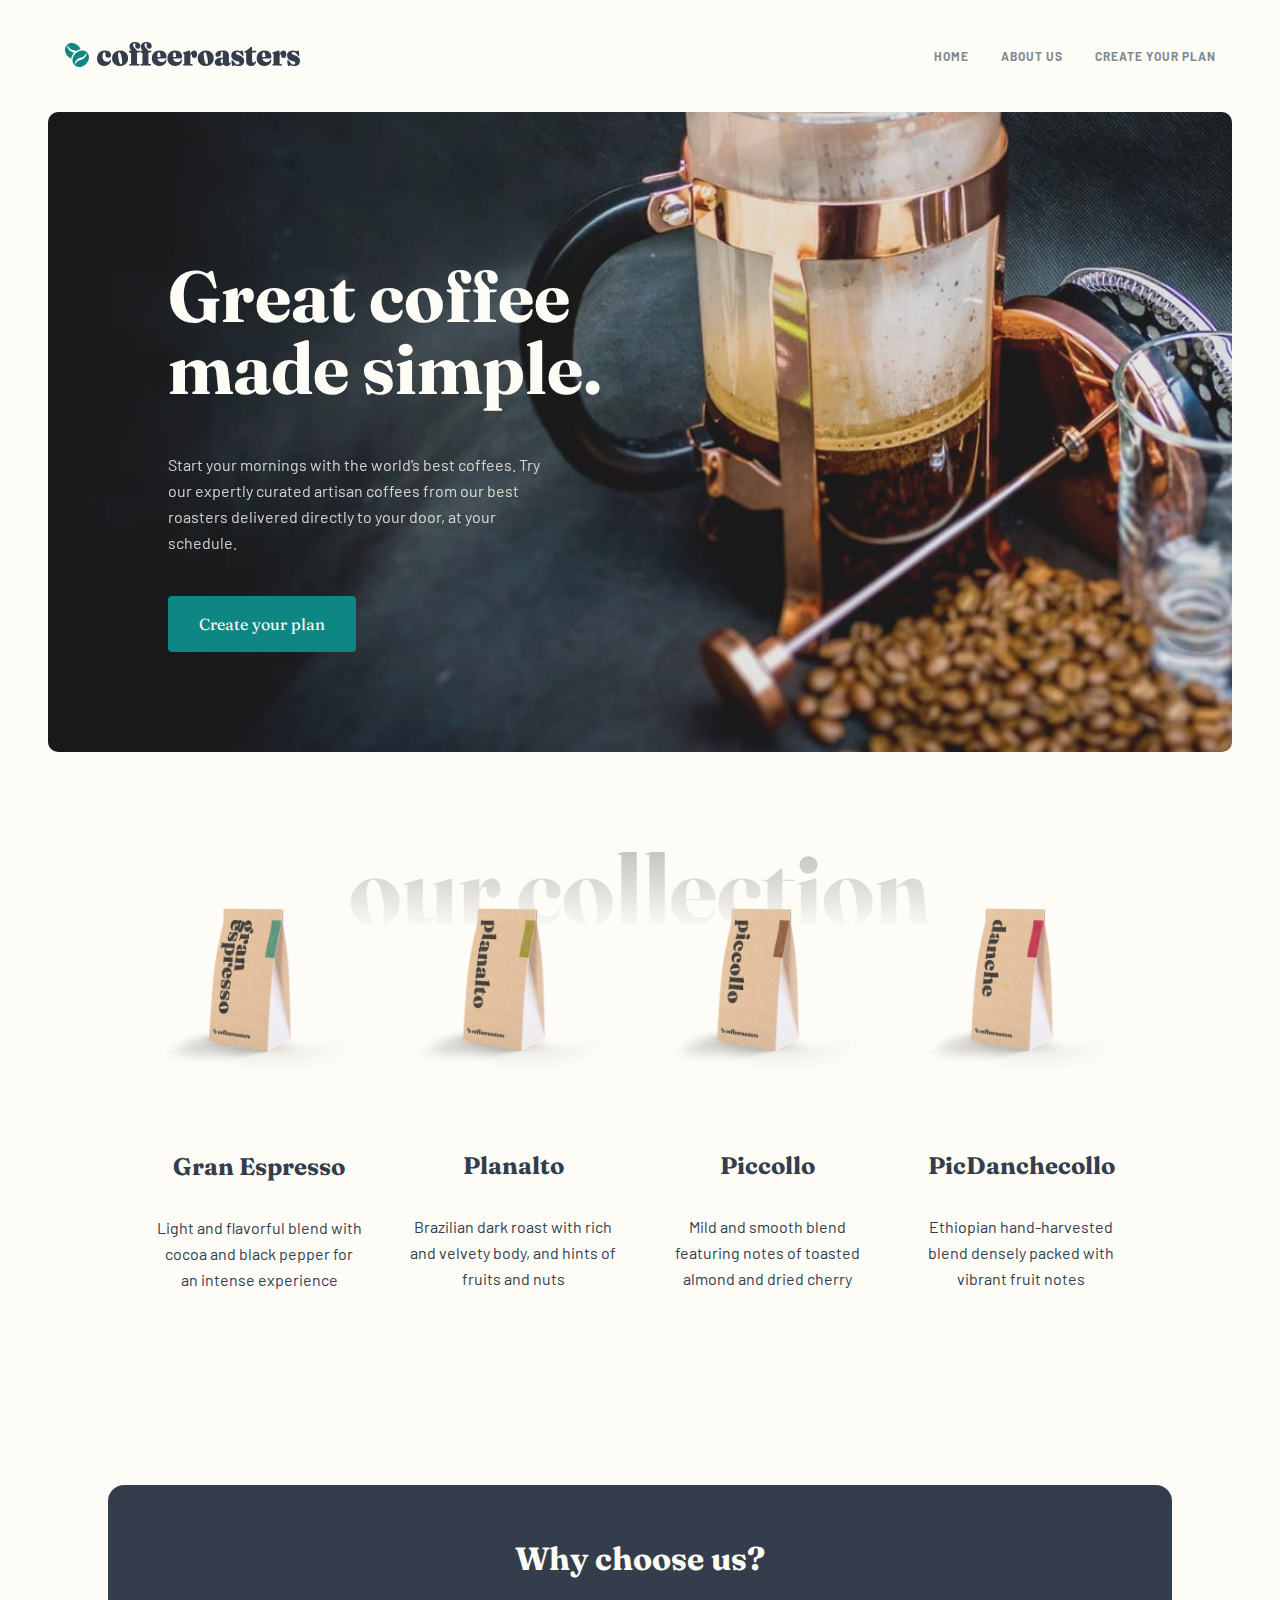
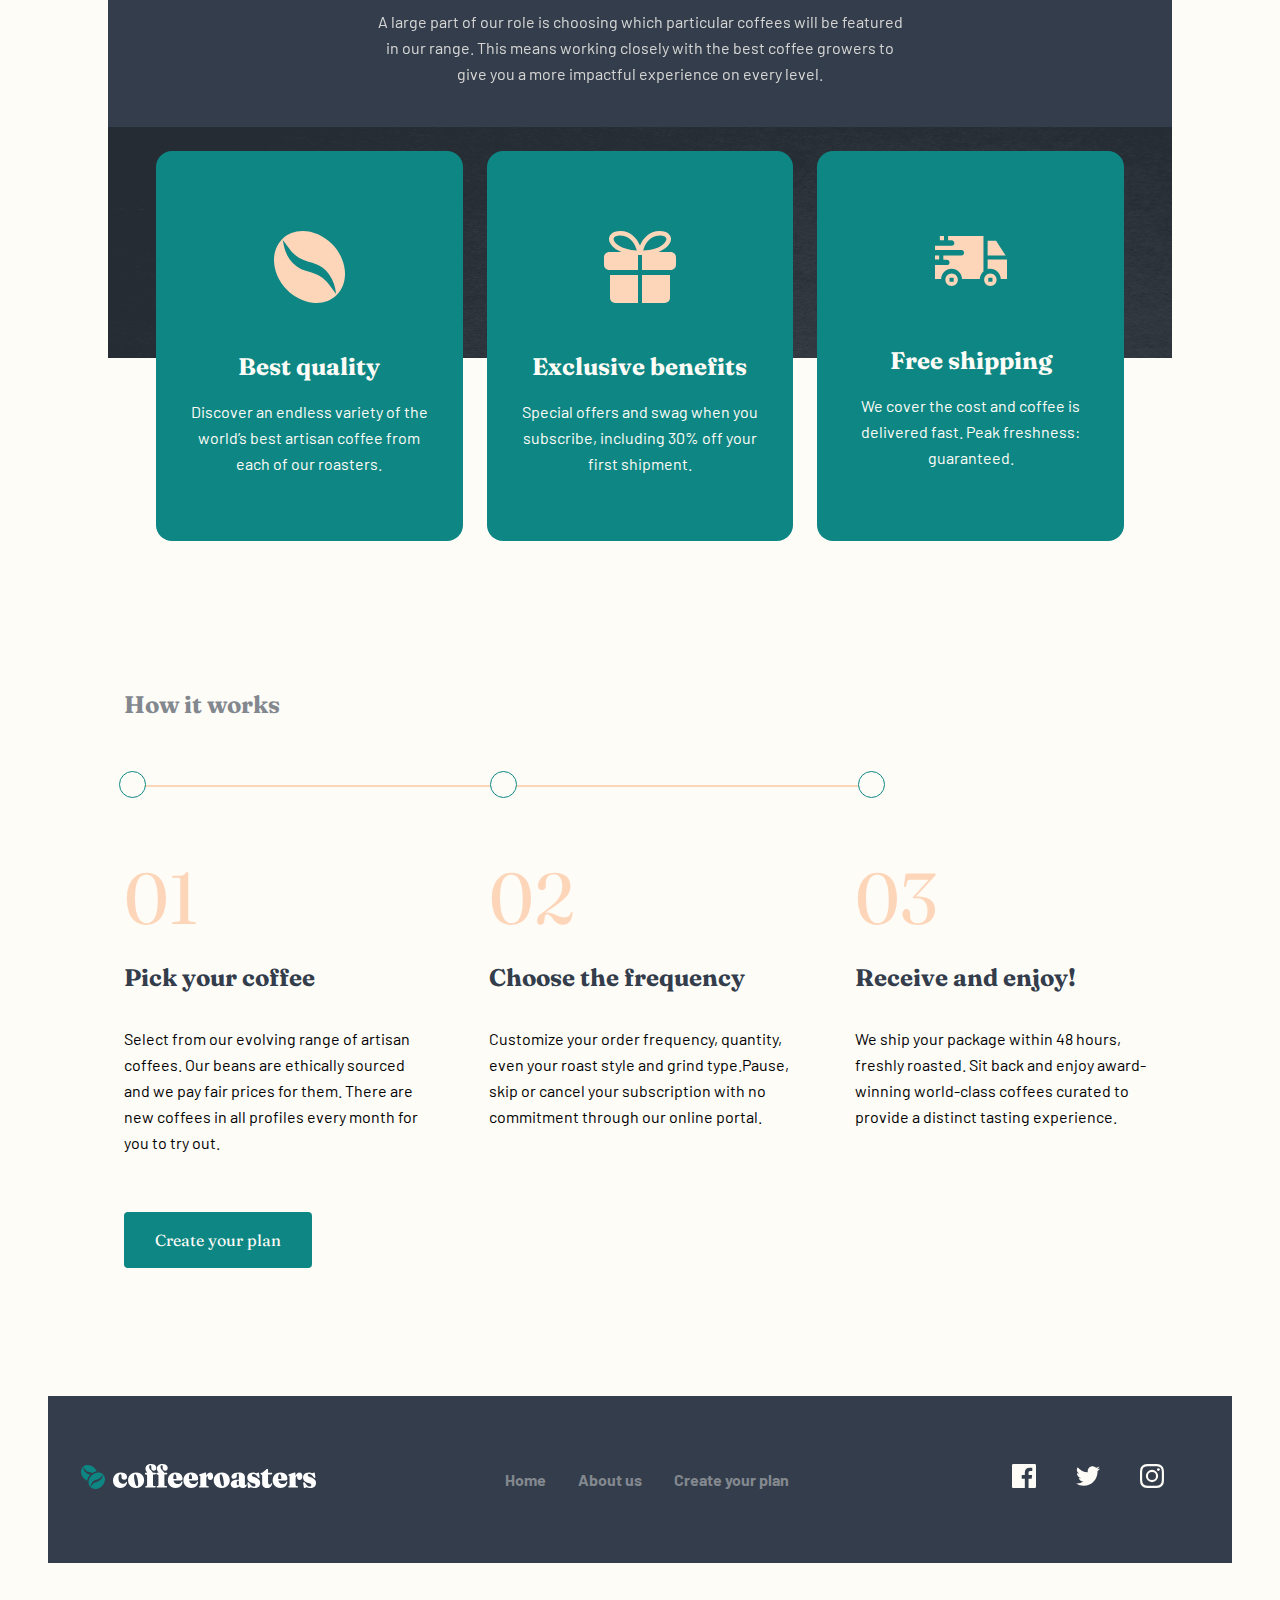
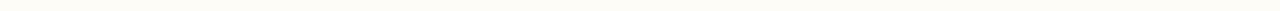
==== commit 3a390440: "fixed accessibility issues?" ====
--- a/index.html
+++ b/index.html
@@ -206,7 +206,7 @@
     <footer class="footer">
       <div class="footer__logo">
         <a href="#">
-          <img src="./assets/shared/desktop/logo-white.svg" alt="image of coffeeroasters logo">
+          <img src="./assets/shared/desktop/logo-white.svg" alt="coffeeroasters white text icon">
         </a>
       </div>
       <ul class="footer__list">
@@ -216,18 +216,18 @@
       </ul>
       <ul class="footer__social">
         <li>
-          <a href="">
-            <img src="./assets/shared/desktop/icon-facebook.svg" alt="Facebook link to Joseph Lynn's profile">
+          <a href="#">
+            <svg xmlns="http://www.w3.org/2000/svg" width="24" height="24"><path fill="#FEFCF7" d="M22.675 0H1.325C.593 0 0 .593 0 1.325v21.351C0 23.407.593 24 1.325 24H12.82v-9.294H9.692v-3.622h3.128V8.413c0-3.1 1.893-4.788 4.659-4.788 1.325 0 2.463.099 2.795.143v3.24l-1.918.001c-1.504 0-1.795.715-1.795 1.763v2.313h3.587l-.467 3.622h-3.12V24h6.116c.73 0 1.323-.593 1.323-1.325V1.325C24 .593 23.407 0 22.675 0z"/></svg>
           </a>
         </li>
         <li>
-          <a href="">
-            <img src="./assets/shared/desktop/icon-twitter.svg" alt="Twitter link to Joseph Lynn's profile">
+          <a href="#">
+            <svg xmlns="http://www.w3.org/2000/svg" width="24" height="20"><path fill="#FEFCF7" d="M24 2.557a9.83 9.83 0 01-2.828.775A4.932 4.932 0 0023.337.608a9.864 9.864 0 01-3.127 1.195A4.916 4.916 0 0016.616.248c-3.179 0-5.515 2.966-4.797 6.045A13.978 13.978 0 011.671 1.149a4.93 4.93 0 001.523 6.574 4.903 4.903 0 01-2.229-.616c-.054 2.281 1.581 4.415 3.949 4.89a4.935 4.935 0 01-2.224.084 4.928 4.928 0 004.6 3.419A9.9 9.9 0 010 17.54a13.94 13.94 0 007.548 2.212c9.142 0 14.307-7.721 13.995-14.646A10.025 10.025 0 0024 2.557z"/></svg>
           </a>
         </li>
         <li>
-          <a href="">
-            <img src="./assets/shared/desktop/icon-instagram.svg" alt="Insagram link to Joseph Lynn's profile">
+          <a href="#">
+            <svg xmlns="http://www.w3.org/2000/svg" width="24" height="24"><path fill="#FEFCF7" d="M12 2.163c3.204 0 3.584.012 4.85.07 3.252.148 4.771 1.691 4.919 4.919.058 1.265.069 1.645.069 4.849 0 3.205-.012 3.584-.069 4.849-.149 3.225-1.664 4.771-4.919 4.919-1.266.058-1.644.07-4.85.07-3.204 0-3.584-.012-4.849-.07-3.26-.149-4.771-1.699-4.919-4.92-.058-1.265-.07-1.644-.07-4.849 0-3.204.013-3.583.07-4.849.149-3.227 1.664-4.771 4.919-4.919 1.266-.057 1.645-.069 4.849-.069zM12 0C8.741 0 8.333.014 7.053.072 2.695.272.273 2.69.073 7.052.014 8.333 0 8.741 0 12c0 3.259.014 3.668.072 4.948.2 4.358 2.618 6.78 6.98 6.98C8.333 23.986 8.741 24 12 24c3.259 0 3.668-.014 4.948-.072 4.354-.2 6.782-2.618 6.979-6.98.059-1.28.073-1.689.073-4.948 0-3.259-.014-3.667-.072-4.947-.196-4.354-2.617-6.78-6.979-6.98C15.668.014 15.259 0 12 0zm0 5.838a6.162 6.162 0 100 12.324 6.162 6.162 0 000-12.324zM12 16a4 4 0 110-8 4 4 0 010 8zm6.406-11.845a1.44 1.44 0 100 2.881 1.44 1.44 0 000-2.881z"/></svg>
           </a>
         </li>
       </ul>
--- a/css/styles.min.css
+++ b/css/styles.min.css
@@ -1 +1 @@
-/*! normalize.css v8.0.1 | MIT License | github.com/necolas/normalize.css */html{line-height:1.15;-webkit-text-size-adjust:100%}body{margin:0}main{display:block}h1{font-size:2em;margin:0.67em 0}hr{-webkit-box-sizing:content-box;box-sizing:content-box;height:0;overflow:visible}pre{font-family:monospace, monospace;font-size:1em}a{background-color:transparent}abbr[title]{border-bottom:none;text-decoration:underline;-webkit-text-decoration:underline dotted;text-decoration:underline dotted}b,strong{font-weight:bolder}code,kbd,samp{font-family:monospace, monospace;font-size:1em}small{font-size:80%}sub,sup{font-size:75%;line-height:0;position:relative;vertical-align:baseline}sub{bottom:-0.25em}sup{top:-0.5em}img{border-style:none}button,input,optgroup,select,textarea{font-family:inherit;font-size:100%;line-height:1.15;margin:0}button,input{overflow:visible}button,select{text-transform:none}button,[type="button"],[type="reset"],[type="submit"]{-webkit-appearance:button}button::-moz-focus-inner,[type="button"]::-moz-focus-inner,[type="reset"]::-moz-focus-inner,[type="submit"]::-moz-focus-inner{border-style:none;padding:0}button:-moz-focusring,[type="button"]:-moz-focusring,[type="reset"]:-moz-focusring,[type="submit"]:-moz-focusring{outline:1px dotted ButtonText}fieldset{padding:0.35em 0.75em 0.625em}legend{-webkit-box-sizing:border-box;box-sizing:border-box;color:inherit;display:table;max-width:100%;padding:0;white-space:normal}progress{vertical-align:baseline}textarea{overflow:auto}[type="checkbox"],[type="radio"]{-webkit-box-sizing:border-box;box-sizing:border-box;padding:0}[type="number"]::-webkit-inner-spin-button,[type="number"]::-webkit-outer-spin-button{height:auto}[type="search"]{-webkit-appearance:textfield;outline-offset:-2px}[type="search"]::-webkit-search-decoration{-webkit-appearance:none}::-webkit-file-upload-button{-webkit-appearance:button;font:inherit}details{display:block}summary{display:list-item}template{display:none}[hidden]{display:none}img{max-width:100%}header{position:relative;margin-top:2rem;margin-bottom:2rem;min-height:3rem}ul{list-style-type:none;margin:0;padding:0}body{margin-bottom:3rem}button{cursor:pointer}@media (min-width: 48rem){section{padding:0 1.75rem}}@media (min-width: 62rem){section{padding:0 3.75rem}}@media (min-width: 75rem){.plan__grid{display:-ms-grid;display:grid;-ms-grid-columns:1fr 3fr;grid-template-columns:1fr 3fr}}body{font-family:'Barlow', sans-serif;font-size:1rem;line-height:1.625rem}h1,h2,h3,h4,.alt-title{font-family:'Fraunces', serif}.alt-title{font-size:3.375rem;line-height:4.5rem;text-transform:lowercase}@media (min-width: 36rem){.alt-title{font-size:4.375rem}}@media (min-width: 62rem){.alt-title{font-size:6.375rem}}@media (min-width: 90rem){.alt-title{height:6rem;font-size:9.375rem}}h1{font-size:3.5rem;line-height:4.5rem}@media (min-width: 62rem){h1{font-size:4.5rem}}h2{font-size:2.5rem;line-height:3rem}h3{font-size:2rem;line-height:2.25rem}h4{font-size:1.5rem;line-height:2rem}nav{font-family:'Barlow', sans-serif;font-size:.75rem;line-height:.938rem;letter-spacing:1px}@media (min-width: 0){.nav__link{font-family:'Fraunces', serif;font-size:2rem;line-height:2.25rem}}@media (min-width: 48rem){.nav__link{font-family:'Barlow', sans-serif;font-size:.75rem;line-height:2.25rem;text-transform:uppercase;font-weight:700}}.nav__link:hover{color:#333D4B}.footer__link:hover{color:#FEFCF7}.process__card-number{font-family:'Fraunces', serif}.btn{font-family:'Fraunces', serif}.large-text{margin-top:1.5rem;font-family:'Fraunces', serif;font-size:2rem;color:#333D4B;-ms-flex-item-align:center;-ms-grid-row-align:center;align-self:center;margin-right:1rem}.plan__links,.plan__number{font-family:'Fraunces', serif}.container{padding-right:1rem;padding-left:1rem;margin-right:auto;margin-left:auto}.open{display:block}.close{display:none}.question{color:#83888F}.light-text{color:#FEFCF7 !important}.dark-bg{background-color:#333D4B;color:#FEFCF7;padding:1rem;border-radius:1rem}@media (min-width: 62rem){.dark-bg{padding:4rem}}.dark-bg p{opacity:.8}.dark-line{margin-top:4rem}.mb-section{margin-bottom:6rem}.active{color:#333D4B}.nav{display:-webkit-box;display:-ms-flexbox;display:flex;-webkit-box-align:center;-ms-flex-align:center;align-items:center}.nav__logo{-webkit-box-flex:1;-ms-flex:1;flex:1}.nav__logo a{padding:1rem;display:block}.nav__logo a>img{max-width:12rem}@media (min-width: 28.125rem){.nav__logo a>img{max-width:100%}}.nav__menu{display:none}@media (min-width: 48rem){.nav__menu{display:-webkit-box;display:-ms-flexbox;display:flex;-webkit-box-flex:2;-ms-flex:2;flex:2}}.nav__mobile-menu{position:absolute;top:5rem;left:0;right:0;width:100%;z-index:1;min-height:20rem;height:100vh;background:#fefcf7;background:-webkit-gradient(linear, left bottom, left top, from(rgba(254,252,247,0.5)), color-stop(55%, #fefcf7));background:linear-gradient(0deg, rgba(254,252,247,0.5) 0%, #fefcf7 55%)}@media (min-width: 48rem){.nav__mobile-menu{display:none}}.nav__list{width:100%;display:-webkit-box;display:-ms-flexbox;display:flex;-webkit-box-pack:center;-ms-flex-pack:center;justify-content:center;-webkit-box-orient:vertical;-webkit-box-direction:normal;-ms-flex-direction:column;flex-direction:column;-webkit-box-align:center;-ms-flex-align:center;align-items:center;margin-top:3rem}@media (min-width: 48rem){.nav__list{padding-right:1rem;-webkit-box-pack:end;-ms-flex-pack:end;justify-content:flex-end;-webkit-box-orient:horizontal;-webkit-box-direction:normal;-ms-flex-direction:row;flex-direction:row;margin:0}}.nav__item{text-align:center;margin-top:1rem;margin-bottom:1.25rem;-webkit-box-pack:center;-ms-flex-pack:center;justify-content:center}@media (min-width: 48rem){.nav__item{max-width:100%;margin:0}}.nav__link{text-decoration:none;color:#333D4B;width:100%;padding:1rem;display:block}@media (min-width: 48rem){.nav__link{color:#83888F}}.nav__mobile-btn{margin-top:.45rem;padding:1rem;-ms-flex-item-align:center;-ms-grid-row-align:center;align-self:center}@media (min-width: 48rem){.nav__mobile-btn{display:none}}.nav .container{width:100%;display:-webkit-box;display:-ms-flexbox;display:flex;-webkit-box-align:center;-ms-flex-align:center;align-items:center;-webkit-box-pack:justify;-ms-flex-pack:justify;justify-content:space-between;-ms-flex-wrap:wrap;flex-wrap:wrap}#homeBanner{background:url("../../assets/home/mobile/image-hero-coffeepress.jpg");background-repeat:no-repeat;background-size:cover}@media (min-width: 48rem){#homeBanner{background:url("../../assets/home/tablet/image-hero-coffeepress.jpg");background-repeat:no-repeat;background-size:cover;background-position:right}}@media (min-width: 75rem){#homeBanner{background:url("../../assets/home/desktop/image-hero-coffeepress.jpg");background-repeat:no-repeat;background-size:cover;background-position:right}}#aboutBanner{background:url("../../assets/about/mobile/image-hero-whitecup.jpg");background-repeat:no-repeat;background-size:cover}@media (min-width: 48rem){#aboutBanner{background:url("../../assets/about/tablet/image-hero-whitecup.jpg");background-repeat:no-repeat;background-size:cover;background-position:right}}@media (min-width: 75rem){#aboutBanner{background:url("../../assets/about/desktop/image-hero-whitecup.jpg");background-repeat:no-repeat;background-size:cover;background-position:right}}#planBanner{background:url("../../assets/plan/mobile/image-hero-blackcup.jpg");background-repeat:no-repeat;background-size:cover}@media (min-width: 48rem){#planBanner{background:url("../../assets/plan/tablet/image-hero-blackcup.jpg");background-repeat:no-repeat;background-size:cover;background-position:right}}@media (min-width: 75rem){#planBanner{background:url("../../assets/plan/desktop/image-hero-blackcup.jpg");background-repeat:no-repeat;background-size:cover;background-position:right}}.banner{border-radius:10px;margin-bottom:6.25rem}.banner__inner{text-align:center;padding:6.25rem 1.5rem;color:#FEFCF7;margin:0 auto}@media (min-width: 48rem){.banner__inner{text-align:left;margin:0;padding:6.25rem 3.75rem;max-width:58%}}.banner__inner p{opacity:.8}.products{margin-top:6rem;text-align:center}@media (min-width: 48rem){.products__grid{display:-ms-grid;display:grid;gap:3rem;padding:3rem}}@media (min-width: 62rem){.products__grid{display:-ms-grid;display:grid;-ms-grid-columns:(1fr)[4];grid-template-columns:repeat(4, 1fr);gap:3rem}}.products__heading{background:-webkit-gradient(linear, left top, left bottom, from(#979797), color-stop(110%, #fefcf7));background:linear-gradient(#979797, #fefcf7 110%);background-clip:text;-webkit-background-clip:text;-webkit-text-fill-color:transparent}@media (min-width: 48rem){.products__heading{margin-bottom:-4rem}}.products__product-name{color:#333D4B}.products__product-description{color:#333D4B}.products__product{margin-bottom:3rem}@media (min-width: 48rem){.products__product{margin:0;display:-ms-grid;display:grid;gap:3rem;-ms-grid-columns:(1fr)[2];grid-template-columns:repeat(2, 1fr)}}@media (min-width: 62rem){.products__product{display:-ms-grid;display:grid;-ms-grid-columns:1fr;grid-template-columns:1fr}}.products__product-img{max-height:15rem;margin:0 auto}.products__product-details{text-align:center}@media (min-width: 48rem){.products__product-details{text-align:left}}@media (min-width: 62rem){.products__product-details{text-align:center}}.why-us{margin-top:6rem;padding-top:2rem;text-align:center;color:#FEFCF7}.why-us__container{background-color:#333D4B;border-radius:1rem 1rem 0 0}.why-us__inner{padding:1.5rem}@media (min-width: 48rem){.why-us__inner{max-width:33rem;margin:0 auto}}.why-us__inner p{opacity:.8;color:#FEFCF7}.why-us__reasons{margin-bottom:6.25rem;padding:1.5rem;display:-ms-grid;display:grid;gap:1.5rem;background:url("../../assets/about/desktop/bg-quality.png");background-repeat:no-repeat;background-size:105% 50%;background-position:top;border-bottom-left-radius:1rem}@media (min-width: 48rem){.why-us__reasons{padding:1.5rem 3rem 3rem 3rem}}@media (min-width: 62rem){.why-us__reasons{-ms-grid-columns:(1fr)[3];grid-template-columns:repeat(3, 1fr)}}.why-us__reason{background-color:#0E8784;border-radius:1rem;padding:4rem 1.75rem;display:-webkit-box;display:-ms-flexbox;display:flex;-webkit-box-orient:vertical;-webkit-box-direction:normal;-ms-flex-direction:column;flex-direction:column}@media (min-width: 48rem){.why-us__reason{display:-ms-grid;display:grid;gap:2rem;-ms-grid-columns:1fr 2fr;grid-template-columns:1fr 2fr;-webkit-box-align:center;-ms-flex-align:center;align-items:center;text-align:left}}@media (min-width: 62rem){.why-us__reason{-ms-grid-columns:1fr;grid-template-columns:1fr;text-align:center}}.why-us__reason-img{padding:1rem;margin:0 auto}.why-us__reason-text{margin:0 auto;max-width:15rem}@media (min-width: 48rem){.why-us__reason-text{max-width:30rem}}@media (min-width: 48rem){.why-us__reason-details{max-width:30rem}}@media (min-width: 48rem){.why-us__reason-details h4{margin:0 0 1rem 0}}.process{text-align:center}@media (min-width: 48rem){.process{text-align:left}}.process a{margin-left:1rem}.process__line{display:none}@media (min-width: 48rem){.process__line{margin-left:1.5rem;display:block;height:2px;border-top:2px solid #FDD6BA;max-width:70%;position:relative}}.process__line-dot{position:absolute;top:0;left:-.8rem;height:25px;width:25px;border-radius:50%;border:1px solid #0E8784;background-color:#FEFCF7;margin-top:-.95rem}.process__line-dot--dark{position:absolute;top:0;left:-.8rem;height:25px;width:25px;border-radius:50%;border:1px solid #0E8784;background-color:transparent;margin-top:-.95rem}.process__line #circle2{left:48%}.process__line #circle3{left:97.5%}.process__heading{color:#83888F}@media (min-width: 48rem){.process__heading{margin-left:1rem;margin-bottom:4rem}}.process__cards{margin-top:5rem;display:-ms-grid;display:grid;gap:2rem;-ms-grid-columns:1fr;grid-template-columns:1fr}@media (min-width: 48rem){.process__cards{-ms-grid-columns:(1fr)[3];grid-template-columns:repeat(3, 1fr)}}.process__card{padding:1rem}.process__card-number{color:#FDD6BA;font-size:4.5rem}.process__card-heading{color:#333D4B}.footer{margin-top:8rem;background-color:#333D4B;color:#FEFCF7;padding:2rem;text-align:center}@media (min-width: 62rem){.footer{display:-webkit-box;display:-ms-flexbox;display:flex;-webkit-box-pack:justify;-ms-flex-pack:justify;justify-content:space-between;-webkit-box-align:center;-ms-flex-align:center;align-items:center}}.footer__logo{margin:0 auto;margin-bottom:3rem}@media (min-width: 62rem){.footer__logo{margin:0}}.footer__logo a{display:block}@media (min-width: 48rem){.footer__list{display:-webkit-box;display:-ms-flexbox;display:flex;-webkit-box-pack:center;-ms-flex-pack:center;justify-content:center}}.footer__link{text-decoration:none;color:#83888F;padding:1rem;display:block;font-weight:700}.footer__social{margin-top:2rem;padding:1rem;display:-webkit-box;display:-ms-flexbox;display:flex;-webkit-box-pack:center;-ms-flex-pack:center;justify-content:center;-webkit-box-align:center;-ms-flex-align:center;align-items:center}@media (min-width: 62rem){.footer__social{margin:0}}.footer__social a{display:block;padding:1.25rem}.footer__social a:hover>img{color:#FDD6BA !important}.footer #instagram{background-image:url("../../assets/shared/desktop/icon-instagram.svg");background-size:cover}.footer #instagram:hover{-webkit-filter:invert(93%) sepia(5%) saturate(3428%) hue-rotate(310deg) brightness(102%) contrast(105%);filter:invert(93%) sepia(5%) saturate(3428%) hue-rotate(310deg) brightness(102%) contrast(105%)}.commitment{margin-top:6rem;margin-bottom:7.5rem;display:-ms-grid;display:grid;gap:1rem;text-align:center}@media (min-width: 48rem){.commitment{text-align:left;-ms-grid-columns:(1fr)[2];grid-template-columns:repeat(2, 1fr);gap:3rem}}@media (min-width: 62rem){.commitment{gap:6rem}}.commitment h3{color:#333D4B}@media (min-width: 48rem){.commitment h3{margin-top:0}}.commitment picture{display:-webkit-box;display:-ms-flexbox;display:flex}.commitment img{border-radius:1rem;max-height:32rem;margin:0 auto}@media (min-width: 48rem){.commitment img{height:32rem}}.commitment__details{-ms-flex-item-align:center;-ms-grid-row-align:center;align-self:center}.commitment p{margin-top:0}.quality{margin-top:17.5rem;color:#FEFCF7;background-color:#333D4B;border-radius:1rem;text-align:center;padding-top:3rem;padding-bottom:1rem}@media (min-width: 62rem){.quality{display:-ms-grid;display:grid;-ms-grid-columns:3fr 2fr;grid-template-columns:3fr 2fr}}.quality img{border-radius:1rem;margin-top:-10rem;margin-bottom:3rem;width:90%}@media (min-width: 62rem){.quality img{height:27rem;width:100%;margin-top:-5rem}}@media (min-width: 75rem){.quality img{width:90%;max-height:40rem;margin-top:-8rem}}@media (min-width: 62rem){.quality picture:nth-of-type(1){-webkit-box-ordinal-group:3;-ms-flex-order:2;order:2}}.quality__details{margin:0 auto;max-width:36rem;padding:2rem 3.75rem}@media (min-width: 48rem){.quality__details{max-width:48rem}}@media (min-width: 62rem){.quality__details{text-align:left}}.quality__details p{opacity:.8}.locations{margin-top:7.5rem;text-align:center}@media (min-width: 48rem){.locations{text-align:left;padding:0 2rem 0 2rem}}.locations h4{color:#83888F}.locations__all-locations{display:-ms-grid;display:grid;gap:2rem}@media (min-width: 48rem){.locations__all-locations{-ms-grid-columns:(1fr)[3];grid-template-columns:repeat(3, 1fr)}}.locations__location{margin-top:6rem}.locations__location address{font-style:normal;color:#333D4B}.locations__location h3{color:#333D4B}.summary{margin-top:6rem;text-align:center;position:relative}.summary__order{text-align:left;background-color:#333D4B;color:#FEFCF7;border-radius:1rem;padding:1.5rem 2rem;margin-bottom:2rem}.summary__heading{opacity:.5;text-transform:uppercase}.summary__text{color:#0E8784}.btn{display:inline-block;font-weight:400;text-align:center;white-space:nowrap;vertical-align:middle;-webkit-user-select:none;-moz-user-select:none;-ms-user-select:none;user-select:none;border:1px solid transparent;padding:.938rem 1.875rem;font-size:1rem;line-height:1.5;border-radius:.25rem;-webkit-transition:color .15s ease-in-out,background-color .15s ease-in-out,border-color .15s ease-in-out,-webkit-box-shadow .15s ease-in-out;transition:color .15s ease-in-out,background-color .15s ease-in-out,border-color .15s ease-in-out,-webkit-box-shadow .15s ease-in-out;transition:color .15s ease-in-out,background-color .15s ease-in-out,border-color .15s ease-in-out,box-shadow .15s ease-in-out;transition:color .15s ease-in-out,background-color .15s ease-in-out,border-color .15s ease-in-out,box-shadow .15s ease-in-out,-webkit-box-shadow .15s ease-in-out}.btn-default{color:#FEFCF7;background-color:#0E8784;text-decoration:none;margin-top:1.5rem}.btn-default:hover{background-color:#66D2CF}.btn-main{color:#FEFCF7;background-color:#66D2CF;text-decoration:none;margin-top:1.5rem}.options{display:-ms-grid;display:grid;gap:1rem}@media (min-width: 48rem){.options{-ms-grid-columns:(1fr)[3];grid-template-columns:repeat(3, 1fr)}}.options input[type="radio"]{height:0;width:0}.options input[type="radio"]:not(:disabled) ~ label{cursor:pointer}.options input[type="radio"]:disabled ~ label{color:#bcc2bf;border-color:#bcc2bf;-webkit-box-shadow:none;box-shadow:none;cursor:not-allowed}.options label{display:block;background-color:#F4F1EB;color:#333D4B;border-radius:1rem;padding:1.5rem 1.5rem}@media (min-width: 48rem){.options label{height:8rem;padding:3.5rem 1.5rem}}.options input[type="radio"]:checked+label{background-color:#0E8784;color:#FEFCF7}.options input[type="radio"]:focus+label{background-color:#0E8784;color:#FEFCF7}.options input[type="radio"]:hover+label{background-color:#FDD6BA;color:#333D4B}.options h4{margin:0}.options p{margin-bottom:0}.plan__links{display:none;padding:2rem 3.75rem}@media (min-width: 75rem){.plan__links{display:block}}.plan__links li{opacity:.8;padding-bottom:1.5rem;margin-bottom:1rem;border-bottom:1px solid #83888F;display:-webkit-box;display:-ms-flexbox;display:flex;-webkit-box-align:center;-ms-flex-align:center;align-items:center}.plan__links li a:hover{color:#333D4B}.plan__links li .plan__number:hover{color:#83888F}.plan__links li:last-child{border-bottom:none}.plan__links li:hover{opacity:1}.plan__links a{font-size:1.15rem;display:block;text-decoration:none;color:#83888F}@media (min-width: 90rem){.plan__links a{font-size:1.5rem}}.plan__links .plan__number{padding:.5rem;color:#83888F}.modal{position:fixed;top:0;left:0;right:0;bottom:0;display:-webkit-box;display:-ms-flexbox;display:flex;-webkit-box-align:center;-ms-flex-align:center;align-items:center;-webkit-box-pack:center;-ms-flex-pack:center;justify-content:center;-webkit-box-orient:vertical;-webkit-box-direction:normal;-ms-flex-direction:column;flex-direction:column;padding:1rem;background:rgba(0,0,0,0.8);cursor:pointer;visibility:hidden;opacity:0;-webkit-transition:all 0.35s ease-in;transition:all 0.35s ease-in}.modal__inner{position:relative;max-width:32rem;max-height:80vh;border-radius:.5rem;background:#FEFCF7;overflow:auto;cursor:default}.modal__header{z-index:2;color:#FEFCF7;margin:0;background-color:#333D4B;padding:2rem;min-height:0}.modal__header h3{margin:0}.modal__body{color:#83888F;padding:0 2rem 2rem 2rem}.modal__body h4{margin-bottom:0}.modal__footer{text-align:center}@media (min-width: 48rem){.modal__footer--mobile-footer{display:none}}.modal__footer--large-footer{display:none}@media (min-width: 48rem){.modal__footer--large-footer{display:-webkit-box;display:-ms-flexbox;display:flex;-webkit-box-pack:center;-ms-flex-pack:center;justify-content:center}}.is-visible{visibility:visible;opacity:1}body{background-color:#FEFCF7}
+/*! normalize.css v8.0.1 | MIT License | github.com/necolas/normalize.css */html{line-height:1.15;-webkit-text-size-adjust:100%}body{margin:0}main{display:block}h1{font-size:2em;margin:0.67em 0}hr{-webkit-box-sizing:content-box;box-sizing:content-box;height:0;overflow:visible}pre{font-family:monospace, monospace;font-size:1em}a{background-color:transparent}abbr[title]{border-bottom:none;text-decoration:underline;-webkit-text-decoration:underline dotted;text-decoration:underline dotted}b,strong{font-weight:bolder}code,kbd,samp{font-family:monospace, monospace;font-size:1em}small{font-size:80%}sub,sup{font-size:75%;line-height:0;position:relative;vertical-align:baseline}sub{bottom:-0.25em}sup{top:-0.5em}img{border-style:none}button,input,optgroup,select,textarea{font-family:inherit;font-size:100%;line-height:1.15;margin:0}button,input{overflow:visible}button,select{text-transform:none}button,[type="button"],[type="reset"],[type="submit"]{-webkit-appearance:button}button::-moz-focus-inner,[type="button"]::-moz-focus-inner,[type="reset"]::-moz-focus-inner,[type="submit"]::-moz-focus-inner{border-style:none;padding:0}button:-moz-focusring,[type="button"]:-moz-focusring,[type="reset"]:-moz-focusring,[type="submit"]:-moz-focusring{outline:1px dotted ButtonText}fieldset{padding:0.35em 0.75em 0.625em}legend{-webkit-box-sizing:border-box;box-sizing:border-box;color:inherit;display:table;max-width:100%;padding:0;white-space:normal}progress{vertical-align:baseline}textarea{overflow:auto}[type="checkbox"],[type="radio"]{-webkit-box-sizing:border-box;box-sizing:border-box;padding:0}[type="number"]::-webkit-inner-spin-button,[type="number"]::-webkit-outer-spin-button{height:auto}[type="search"]{-webkit-appearance:textfield;outline-offset:-2px}[type="search"]::-webkit-search-decoration{-webkit-appearance:none}::-webkit-file-upload-button{-webkit-appearance:button;font:inherit}details{display:block}summary{display:list-item}template{display:none}[hidden]{display:none}img{max-width:100%}header{position:relative;margin-top:2rem;margin-bottom:2rem;min-height:3rem}ul{list-style-type:none;margin:0;padding:0}body{margin-bottom:3rem}button{cursor:pointer}@media (min-width: 48rem){section{padding:0 1.75rem}}@media (min-width: 62rem){section{padding:0 3.75rem}}.plan__grid{margin-top:6rem}@media (min-width: 75rem){.plan__grid{display:-ms-grid;display:grid;-ms-grid-columns:1fr 3fr;grid-template-columns:1fr 3fr}}path:hover{fill:#FDD6BA}body{font-family:'Barlow', sans-serif;font-size:1rem;line-height:1.625rem}h1,h2,h3,h4,.alt-title{font-family:'Fraunces', serif}.alt-title{font-size:3.375rem;line-height:4.5rem;text-transform:lowercase}@media (min-width: 36rem){.alt-title{font-size:4.375rem}}@media (min-width: 62rem){.alt-title{font-size:6.375rem}}@media (min-width: 90rem){.alt-title{height:6rem;font-size:9.375rem}}h1{font-size:3.5rem;line-height:4.5rem}@media (min-width: 62rem){h1{font-size:4.5rem}}h2{font-size:2.5rem;line-height:3rem}h3{font-size:2rem;line-height:2.25rem}h4{font-size:1.5rem;line-height:2rem}nav{font-family:'Barlow', sans-serif;font-size:.75rem;line-height:.938rem;letter-spacing:1px}@media (min-width: 0){.nav__link{font-family:'Fraunces', serif;font-size:2rem;line-height:2.25rem}}@media (min-width: 48rem){.nav__link{font-family:'Barlow', sans-serif;font-size:.75rem;line-height:2.25rem;text-transform:uppercase;font-weight:700}}.nav__link:hover{color:#333D4B}.footer__link:hover{color:#FEFCF7}.process__card-number{font-family:'Fraunces', serif}.btn{font-family:'Fraunces', serif}.large-text{margin-top:1.5rem;font-family:'Fraunces', serif;font-size:2rem;color:#333D4B;-ms-flex-item-align:center;-ms-grid-row-align:center;align-self:center;margin-right:1rem}.plan__links,.plan__number{font-family:'Fraunces', serif}.container{padding-right:1rem;padding-left:1rem;margin-right:auto;margin-left:auto}@media (min-width: 62rem){.container{padding-right:3rem;padding-left:3rem}}.open{display:block}.close{display:none}.question{color:#83888F}.light-text{color:#FEFCF7 !important}.dark-bg{background-color:#333D4B;color:#FEFCF7;padding:1rem;border-radius:1rem}@media (min-width: 62rem){.dark-bg{padding:4rem}}.dark-bg p{opacity:.8}.dark-line{margin-top:4rem}.mb-section{margin-bottom:6rem}.active{color:#333D4B}.active .plan__Link{color:#333D4B}.nav{display:-webkit-box;display:-ms-flexbox;display:flex;-webkit-box-align:center;-ms-flex-align:center;align-items:center;height:3rem}.nav__logo{-webkit-box-flex:1;-ms-flex:1;flex:1}.nav__logo a{padding:1rem;display:block}.nav__logo a>img{max-width:12rem}@media (min-width: 28.125rem){.nav__logo a>img{max-width:100%}}.nav__menu{display:none}@media (min-width: 48rem){.nav__menu{display:-webkit-box;display:-ms-flexbox;display:flex;-webkit-box-flex:2;-ms-flex:2;flex:2}}.nav__mobile-menu{position:absolute;top:5rem;left:0;right:0;width:100%;z-index:1;min-height:20rem;height:100vh;background:#fefcf7;background:-webkit-gradient(linear, left bottom, left top, from(rgba(254,252,247,0.5)), color-stop(55%, #fefcf7));background:linear-gradient(0deg, rgba(254,252,247,0.5) 0%, #fefcf7 55%)}@media (min-width: 48rem){.nav__mobile-menu{display:none}}.nav__list{width:100%;display:-webkit-box;display:-ms-flexbox;display:flex;-webkit-box-pack:center;-ms-flex-pack:center;justify-content:center;-webkit-box-orient:vertical;-webkit-box-direction:normal;-ms-flex-direction:column;flex-direction:column;-webkit-box-align:center;-ms-flex-align:center;align-items:center;margin-top:3rem}@media (min-width: 48rem){.nav__list{padding-right:1rem;-webkit-box-pack:end;-ms-flex-pack:end;justify-content:flex-end;-webkit-box-orient:horizontal;-webkit-box-direction:normal;-ms-flex-direction:row;flex-direction:row;margin:0}}.nav__item{text-align:center;margin-top:1rem;margin-bottom:1.25rem;-webkit-box-pack:center;-ms-flex-pack:center;justify-content:center}@media (min-width: 48rem){.nav__item{max-width:100%;margin:0}}.nav__link{text-decoration:none;color:#83888F;width:100%;padding:1rem;display:block}.nav__mobile-btn{margin-top:.45rem;padding:1rem;-ms-flex-item-align:center;-ms-grid-row-align:center;align-self:center}@media (min-width: 48rem){.nav__mobile-btn{display:none}}.nav .container{width:100%;display:-webkit-box;display:-ms-flexbox;display:flex;-webkit-box-align:center;-ms-flex-align:center;align-items:center;-webkit-box-pack:justify;-ms-flex-pack:justify;justify-content:space-between;-ms-flex-wrap:wrap;flex-wrap:wrap}#homeBanner{background:url("../../assets/home/mobile/image-hero-coffeepress.jpg");background-repeat:no-repeat;background-size:cover}@media (min-width: 48rem){#homeBanner{background:url("../../assets/home/tablet/image-hero-coffeepress.jpg");background-repeat:no-repeat;background-size:cover;background-position:right}}@media (min-width: 75rem){#homeBanner{background:url("../../assets/home/desktop/image-hero-coffeepress.jpg");background-repeat:no-repeat;background-size:cover;background-position:right}}#aboutBanner{background:url("../../assets/about/mobile/image-hero-whitecup.jpg");background-repeat:no-repeat;background-size:cover}@media (min-width: 48rem){#aboutBanner{background:url("../../assets/about/tablet/image-hero-whitecup.jpg");background-repeat:no-repeat;background-size:cover;background-position:right}}@media (min-width: 75rem){#aboutBanner{background:url("../../assets/about/desktop/image-hero-whitecup.jpg");background-repeat:no-repeat;background-size:cover;background-position:right}}#planBanner{background:url("../../assets/plan/mobile/image-hero-blackcup.jpg");background-repeat:no-repeat;background-size:cover}@media (min-width: 48rem){#planBanner{background:url("../../assets/plan/tablet/image-hero-blackcup.jpg");background-repeat:no-repeat;background-size:cover;background-position:right}}@media (min-width: 90rem){#planBanner{background:url("../../assets/plan/desktop/image-hero-blackcup.jpg");background-repeat:no-repeat;background-size:cover;background-position:right}}@media (min-width: 62rem){#planBanner .banner__inner{max-width:50%}}.banner{border-radius:10px;margin-bottom:6.25rem}.banner__inner{text-align:center;padding:6.25rem 1.5rem;color:#FEFCF7;margin:0 auto}@media (min-width: 48rem){.banner__inner{text-align:left;margin:0;padding:6.25rem 3.75rem;max-width:60%}}@media (min-width: 48rem) and (min-width: 75rem){.banner__inner{max-width:49%}}.banner__inner p{opacity:.8}@media (min-width: 62rem){.banner__inner p{max-width:75%}}.products{margin-top:6rem;text-align:center}@media (min-width: 48rem){.products__grid{display:-ms-grid;display:grid;gap:3rem;padding:3rem}}@media (min-width: 62rem){.products__grid{display:-ms-grid;display:grid;-ms-grid-columns:(1fr)[4];grid-template-columns:repeat(4, 1fr);gap:3rem}}.products__heading{background:-webkit-gradient(linear, left top, left bottom, from(#c5c5c5), color-stop(110%, #fefcf7));background:linear-gradient(#c5c5c5, #fefcf7 110%);background-clip:text;-webkit-background-clip:text;-webkit-text-fill-color:transparent}@media (min-width: 48rem){.products__heading{margin-bottom:-4rem}}.products__product-name{color:#333D4B}.products__product-description{color:#333D4B}.products__product{margin-bottom:3rem}@media (min-width: 48rem){.products__product{margin:0;display:-ms-grid;display:grid;gap:3rem;-ms-grid-columns:(1fr)[2];grid-template-columns:repeat(2, 1fr)}}@media (min-width: 62rem){.products__product{display:-ms-grid;display:grid;-ms-grid-columns:1fr;grid-template-columns:1fr}}.products__product-img{max-height:15rem;margin:0 auto}.products__product-details{text-align:center}@media (min-width: 48rem){.products__product-details{text-align:left}}@media (min-width: 62rem){.products__product-details{text-align:center}}.why-us{margin-top:6rem;padding-top:2rem;text-align:center;color:#FEFCF7}.why-us__container{background-color:#333D4B;border-radius:1rem 1rem 0 0}.why-us__inner{padding:1.5rem}@media (min-width: 48rem){.why-us__inner{max-width:33rem;margin:0 auto}}.why-us__inner p{opacity:.8;color:#FEFCF7}.why-us__reasons{margin-bottom:6.25rem;padding:1.5rem;display:-ms-grid;display:grid;gap:1.5rem;background:url("../../assets/about/desktop/bg-quality.png");background-repeat:no-repeat;background-size:105% 50%;background-position:top;border-bottom-left-radius:1rem}@media (min-width: 48rem){.why-us__reasons{padding:1.5rem 3rem 3rem 3rem}}@media (min-width: 62rem){.why-us__reasons{-ms-grid-columns:(1fr)[3];grid-template-columns:repeat(3, 1fr)}}.why-us__reason{background-color:#0E8784;border-radius:1rem;padding:4rem 1.75rem;display:-webkit-box;display:-ms-flexbox;display:flex;-webkit-box-orient:vertical;-webkit-box-direction:normal;-ms-flex-direction:column;flex-direction:column}@media (min-width: 48rem){.why-us__reason{display:-ms-grid;display:grid;gap:2rem;-ms-grid-columns:1fr 2fr;grid-template-columns:1fr 2fr;-webkit-box-align:center;-ms-flex-align:center;align-items:center;text-align:left}}@media (min-width: 62rem){.why-us__reason{-ms-grid-columns:1fr;grid-template-columns:1fr;text-align:center}}.why-us__reason-img{padding:1rem;margin:0 auto}.why-us__reason-text{margin:0 auto;max-width:15rem}@media (min-width: 48rem){.why-us__reason-text{max-width:30rem}}@media (min-width: 48rem){.why-us__reason-details{max-width:30rem}}@media (min-width: 48rem){.why-us__reason-details h4{margin:0 0 1rem 0}}.process{text-align:center}@media (min-width: 48rem){.process{text-align:left}}.process a{margin-left:1rem}.process__line{display:none}@media (min-width: 48rem){.process__line{margin-left:1.5rem;display:block;height:2px;border-top:2px solid #FDD6BA;max-width:70%;position:relative}}.process__line-dot{position:absolute;top:0;left:-.8rem;height:25px;width:25px;border-radius:50%;border:1px solid #0E8784;background-color:#FEFCF7;margin-top:-.95rem}.process__line-dot--dark{position:absolute;top:0;left:-.8rem;height:25px;width:25px;border-radius:50%;border:1px solid #0E8784;background-color:transparent;margin-top:-.95rem}.process__line #circle2{left:48%}.process__line #circle3{left:97.5%}.process__heading{color:#83888F}@media (min-width: 48rem){.process__heading{margin-left:1rem;margin-bottom:4rem}}.process__cards{margin-top:5rem;display:-ms-grid;display:grid;gap:2rem;-ms-grid-columns:1fr;grid-template-columns:1fr}@media (min-width: 48rem){.process__cards{-ms-grid-columns:(1fr)[3];grid-template-columns:repeat(3, 1fr)}}.process__card{padding:1rem}.process__card-number{color:#FDD6BA;font-size:4.5rem}.process__card-heading{color:#333D4B}.footer{margin-top:8rem;background-color:#333D4B;color:#FEFCF7;padding:2rem;text-align:center}@media (min-width: 62rem){.footer{display:-webkit-box;display:-ms-flexbox;display:flex;-webkit-box-pack:justify;-ms-flex-pack:justify;justify-content:space-between;-webkit-box-align:center;-ms-flex-align:center;align-items:center}}.footer__logo{margin:0 auto;margin-bottom:3rem}@media (min-width: 62rem){.footer__logo{margin:0}}.footer__logo a{display:block}@media (min-width: 48rem){.footer__list{display:-webkit-box;display:-ms-flexbox;display:flex;-webkit-box-pack:center;-ms-flex-pack:center;justify-content:center}}.footer__link{text-decoration:none;color:#83888F;padding:1rem;display:block;font-weight:700}.footer__social{margin-top:2rem;padding:1rem;display:-webkit-box;display:-ms-flexbox;display:flex;-webkit-box-pack:center;-ms-flex-pack:center;justify-content:center;-webkit-box-align:center;-ms-flex-align:center;align-items:center}@media (min-width: 62rem){.footer__social{margin:0}}.footer__social a{display:block;padding:1.25rem}.commitment{margin-top:6rem;margin-bottom:7.5rem;display:-ms-grid;display:grid;gap:1rem;text-align:center}@media (min-width: 48rem){.commitment{text-align:left;-ms-grid-columns:(1fr)[2];grid-template-columns:repeat(2, 1fr);gap:3rem}}@media (min-width: 62rem){.commitment{gap:6rem}}.commitment h3{color:#333D4B}@media (min-width: 48rem){.commitment h3{margin-top:0}}.commitment picture{display:-webkit-box;display:-ms-flexbox;display:flex}.commitment img{border-radius:1rem;max-height:32rem;margin:0 auto}@media (min-width: 48rem){.commitment img{height:32rem}}.commitment__details{-ms-flex-item-align:center;-ms-grid-row-align:center;align-self:center}.commitment p{margin-top:0}.quality{margin-top:17.5rem;color:#FEFCF7;background-color:#333D4B;border-radius:1rem;text-align:center;padding-top:3rem;padding-bottom:1rem}@media (min-width: 62rem){.quality{display:-ms-grid;display:grid;-ms-grid-columns:3fr 2fr;grid-template-columns:3fr 2fr}}.quality img{border-radius:1rem;margin-top:-10rem;margin-bottom:3rem;width:90%}@media (min-width: 62rem){.quality img{height:27rem;width:100%;margin-top:-5rem}}@media (min-width: 75rem){.quality img{width:90%;max-height:40rem;margin-top:-8rem}}@media (min-width: 62rem){.quality picture:nth-of-type(1){-webkit-box-ordinal-group:3;-ms-flex-order:2;order:2}}.quality__details{margin:0 auto;max-width:36rem;padding:2rem 3.75rem}@media (min-width: 48rem){.quality__details{max-width:48rem}}@media (min-width: 62rem){.quality__details{text-align:left}}.quality__details p{opacity:.8}.locations{margin-top:7.5rem;text-align:center}@media (min-width: 48rem){.locations{text-align:left;padding:0 2rem 0 2rem}}.locations h4{color:#83888F}.locations__all-locations{display:-ms-grid;display:grid;gap:2rem}@media (min-width: 48rem){.locations__all-locations{-ms-grid-columns:(1fr)[3];grid-template-columns:repeat(3, 1fr)}}.locations__location{margin-top:6rem}.locations__location address{font-style:normal;color:#333D4B}.locations__location h3{color:#333D4B}.summary{margin-top:6rem;text-align:center;position:relative}@media (min-width: 62rem){.summary{text-align:right}}.summary__order{text-align:left;background-color:#333D4B;color:#FEFCF7;border-radius:1rem;padding:1.5rem 2rem;margin-bottom:2rem}.summary__heading{opacity:.5;text-transform:uppercase}.summary__text{color:#0E8784}.btn{display:inline-block;font-weight:400;text-align:center;white-space:nowrap;vertical-align:middle;-webkit-user-select:none;-moz-user-select:none;-ms-user-select:none;user-select:none;border:1px solid transparent;padding:.938rem 1.875rem;font-size:1rem;line-height:1.5;border-radius:.25rem;-webkit-transition:color .15s ease-in-out,background-color .15s ease-in-out,border-color .15s ease-in-out,-webkit-box-shadow .15s ease-in-out;transition:color .15s ease-in-out,background-color .15s ease-in-out,border-color .15s ease-in-out,-webkit-box-shadow .15s ease-in-out;transition:color .15s ease-in-out,background-color .15s ease-in-out,border-color .15s ease-in-out,box-shadow .15s ease-in-out;transition:color .15s ease-in-out,background-color .15s ease-in-out,border-color .15s ease-in-out,box-shadow .15s ease-in-out,-webkit-box-shadow .15s ease-in-out}.btn-default{color:#FEFCF7;background-color:#0E8784;text-decoration:none;margin-top:1.5rem}.btn-default:hover{background-color:#66D2CF}.btn-main{color:#FEFCF7;background-color:#66D2CF;text-decoration:none;margin-top:1.5rem}.options{display:-ms-grid;display:grid;gap:1rem}@media (min-width: 48rem){.options{-ms-grid-columns:(1fr)[3];grid-template-columns:repeat(3, 1fr)}}.options input[type="radio"]{height:0;width:0}.options input[type="radio"]:not(:disabled) ~ label{cursor:pointer}.options input[type="radio"]:disabled ~ label{color:#bcc2bf;border-color:#bcc2bf;-webkit-box-shadow:none;box-shadow:none;cursor:not-allowed}.options label{display:block;background-color:#F4F1EB;color:#333D4B;border-radius:1rem;padding:1.5rem 1.5rem}@media (min-width: 48rem){.options label{height:8rem;padding:3.5rem 1.5rem}}.options input[type="radio"]:checked+label{background-color:#0E8784;color:#FEFCF7}.options input[type="radio"]:focus+label{background-color:#0E8784;color:#FEFCF7}.options input[type="radio"]:active+label{background-color:#0E8784;color:#FEFCF7}.options input[type="radio"]:hover+label{background-color:#FDD6BA;color:#333D4B}.options h4{margin:0}.options p{margin-bottom:0}.plan__links{display:none;padding:2rem 3.75rem}@media (min-width: 75rem){.plan__links{display:block}}.plan__links li{opacity:.8;padding-bottom:1.5rem;margin-bottom:1rem;border-bottom:1px solid #83888F;display:-webkit-box;display:-ms-flexbox;display:flex;-webkit-box-align:center;-ms-flex-align:center;align-items:center}.plan__links li a:hover{color:#333D4B}.plan__links li .plan__number:hover{color:#83888F}.plan__links li:last-child{border-bottom:none}.plan__links li:hover{opacity:1}.plan__links a{font-size:1.15rem;display:block;text-decoration:none;color:#83888F}@media (min-width: 90rem){.plan__links a{font-size:1.5rem}}.plan__links .plan__number{padding:.5rem;color:#83888F}.modal{position:fixed;top:0;left:0;right:0;bottom:0;display:-webkit-box;display:-ms-flexbox;display:flex;-webkit-box-align:center;-ms-flex-align:center;align-items:center;-webkit-box-pack:center;-ms-flex-pack:center;justify-content:center;-webkit-box-orient:vertical;-webkit-box-direction:normal;-ms-flex-direction:column;flex-direction:column;padding:1rem;background:rgba(0,0,0,0.8);cursor:pointer;visibility:hidden;opacity:0;-webkit-transition:all 0.35s ease-in;transition:all 0.35s ease-in}.modal__inner{position:relative;max-width:32rem;max-height:80vh;border-radius:.5rem;background:#FEFCF7;overflow:auto;cursor:default}.modal__header{z-index:2;color:#FEFCF7;margin:0;background-color:#333D4B;padding:2rem;min-height:0}.modal__header h3{margin:0}.modal__body{color:#83888F;padding:0 2rem 2rem 2rem}.modal__body h4{margin-bottom:0}.modal__footer{text-align:center}@media (min-width: 48rem){.modal__footer--mobile-footer{display:none}}.modal__footer--large-footer{display:none}@media (min-width: 48rem){.modal__footer--large-footer{display:-webkit-box;display:-ms-flexbox;display:flex;-webkit-box-pack:center;-ms-flex-pack:center;justify-content:center}}.is-visible{visibility:visible;opacity:1}body{background-color:#FEFCF7}
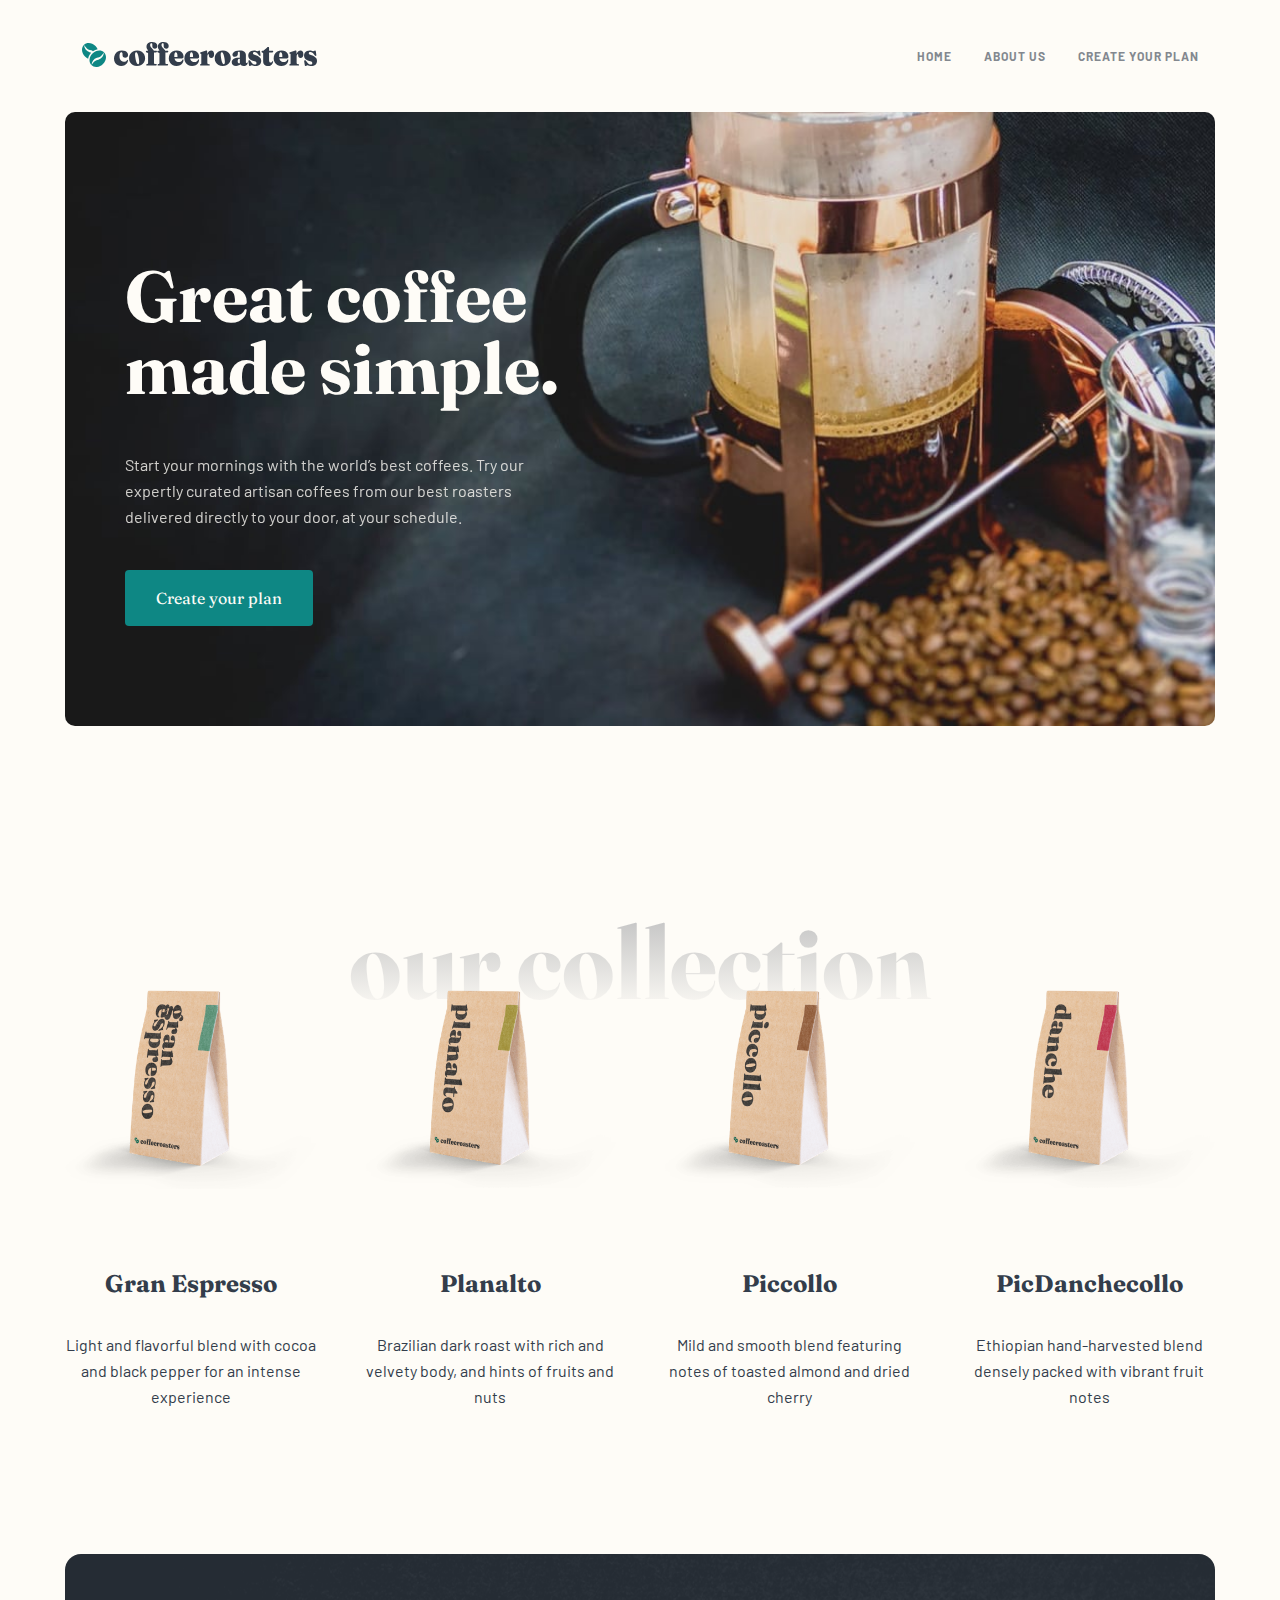
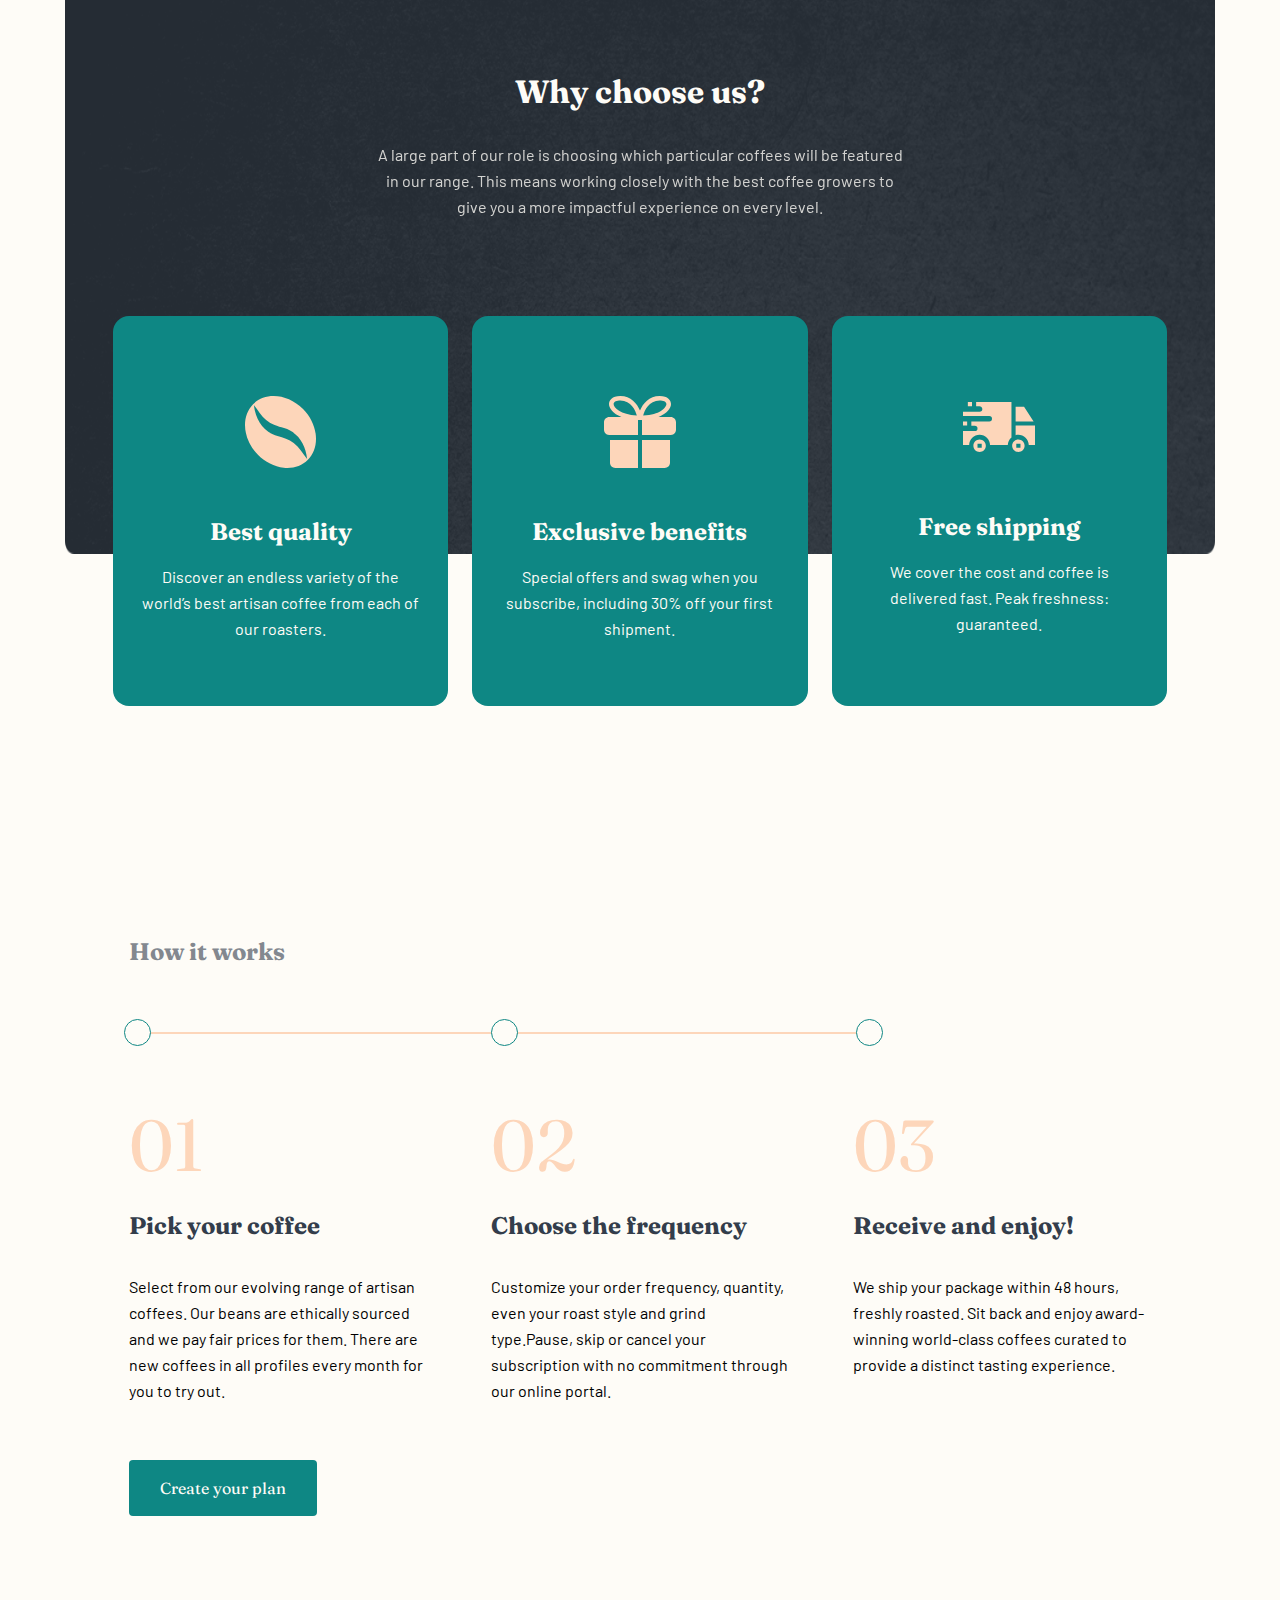
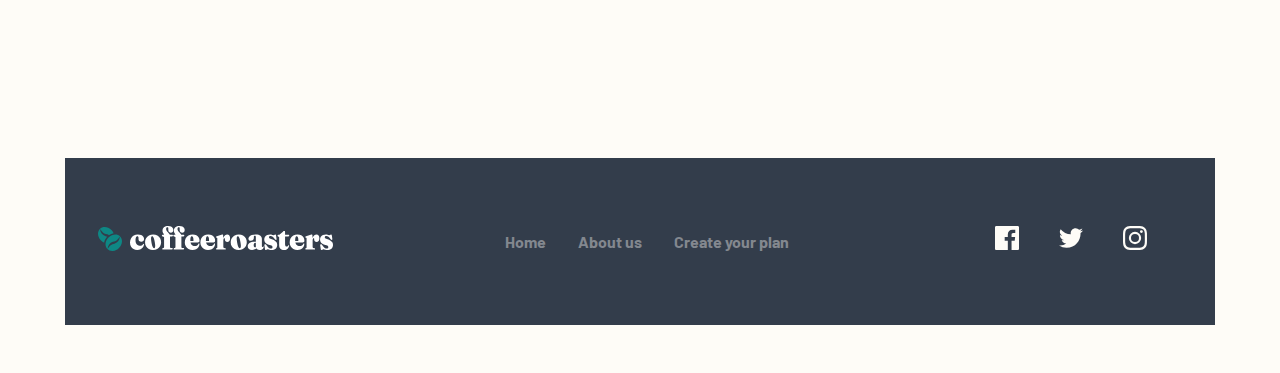
==== commit f9eac0cb: "fixed whyUs section to match design" ====
--- a/index.html
+++ b/index.html
@@ -1,240 +1,314 @@
 <!DOCTYPE html>
 <html lang="en">
-
-<head>
-  <meta charset="UTF-8">
-  <meta http-equiv="X-UA-Compatible" content="IE=edge">
-  <meta name="viewport" content="width=device-width, initial-scale=1.0">
-
-  <link rel="icon" type="image/png" sizes="32x32" href="./assets/favicon-32x32.png">
-  <link rel="preconnect" href="https://fonts.gstatic.com">
-  <link href="https://fonts.googleapis.com/css2?family=Barlow:wght@400;700&family=Fraunces:wght@900&display=swap"
-    rel="stylesheet">
-  <link rel="stylesheet" href="./css/styles.min.css">
-  <title>Coffeeroasters subscription site</title>
-</head>
-
-<body>
-
-  <header>
-    <nav class="nav">
+  <head>
+    <meta charset="UTF-8" />
+    <meta http-equiv="X-UA-Compatible" content="IE=edge" />
+    <meta name="viewport" content="width=device-width, initial-scale=1.0" />
+
+    <link
+      rel="icon"
+      type="image/png"
+      sizes="32x32"
+      href="./assets/favicon-32x32.png"
+    />
+    <link rel="preconnect" href="https://fonts.gstatic.com" />
+    <link
+      href="https://fonts.googleapis.com/css2?family=Barlow:wght@400;700&family=Fraunces:wght@900&display=swap"
+      rel="stylesheet"
+    />
+    <link rel="stylesheet" href="./css/styles.min.css" />
+    <title>Coffeeroasters subscription site</title>
+  </head>
+
+  <body>
+    <header>
+      <nav class="nav">
+        <div class="container">
+          <div class="nav__logo">
+            <a href="#">
+              <img
+                src="./assets/shared/desktop/logo.svg"
+                alt="image of coffeeroasters logo"
+              />
+            </a>
+          </div>
+          <a class="nav__mobile-btn" href="#" aria-label="Open mobile menu">
+            <img
+              id="toggleBtnImg"
+              src="./assets/shared/mobile/icon-hamburger.svg"
+              alt="open mobile menu bars"
+            />
+          </a>
+          <div class="nav__mobile-menu close">
+            <ul class="nav__list">
+              <li class="nav__item"><a class="nav__link" href="#">Home</a></li>
+              <li class="nav__item">
+                <a class="nav__link" href="about.html">About us</a>
+              </li>
+              <li class="nav__item">
+                <a class="nav__link" href="plan.html">Create your plan</a>
+              </li>
+            </ul>
+          </div>
+
+          <div class="nav__menu">
+            <ul class="nav__list">
+              <li class="nav__item"><a class="nav__link" href="#">Home</a></li>
+              <li class="nav__item">
+                <a class="nav__link" href="about.html">About us</a>
+              </li>
+              <li class="nav__item">
+                <a class="nav__link" href="plan.html">Create your plan</a>
+              </li>
+            </ul>
+          </div>
+        </div>
+      </nav>
+    </header>
+
+    <div class="container">
+      <section class="banner" id="homeBanner">
+        <div class="banner__inner">
+          <h1>Great coffee made simple.</h1>
+          <p>
+            Start your mornings with the world’s best coffees. Try our expertly
+            curated artisan coffees from our best roasters delivered directly to
+            your door, at your schedule.
+          </p>
+          <a href="plan.html" class="btn btn-default"> Create your plan </a>
+        </div>
+      </section>
+    </div>
+
+    <main>
       <div class="container">
-        <div class="nav__logo">
+        <section class="products">
+          <h2 class="products__heading alt-title">Our collection</h2>
+
+          <div class="products__grid">
+            <div class="products__product">
+              <img
+                class="products__product-img"
+                src="./assets/home/desktop/image-gran-espresso.png"
+                alt="packaged image of Gran Expresso coffee"
+              />
+              <div class="products__product-details">
+                <h4 class="products__product-name">Gran Espresso</h4>
+                <p class="products__product-description">
+                  Light and flavorful blend with cocoa and black pepper for an
+                  intense experience
+                </p>
+              </div>
+            </div>
+
+            <div class="products__product">
+              <img
+                class="products__product-img"
+                src="./assets/home/desktop/image-planalto.png"
+                alt="packaged image of Planalto coffee"
+              />
+              <div class="products__product-details">
+                <h4 class="products__product-name">Planalto</h4>
+                <p class="products__product-description">
+                  Brazilian dark roast with rich and velvety body, and hints of
+                  fruits and nuts
+                </p>
+              </div>
+            </div>
+
+            <div class="products__product">
+              <img
+                class="products__product-img"
+                src="./assets/home/desktop/image-piccollo.png"
+                alt="packaged image of Piccollo coffee"
+              />
+              <div class="products__product-details">
+                <h4 class="products__product-name">Piccollo</h4>
+                <p class="products__product-description">
+                  Mild and smooth blend featuring notes of toasted almond and
+                  dried cherry
+                </p>
+              </div>
+            </div>
+
+            <div class="products__product">
+              <img
+                class="products__product-img"
+                src="./assets/home/desktop/image-danche.png"
+                alt="packaged image of PicDanchecollo coffee"
+              />
+              <div class="products__product-details">
+                <h4 class="products__product-name">PicDanchecollo</h4>
+                <p class="products__product-description">
+                  Ethiopian hand-harvested blend densely packed with vibrant
+                  fruit notes
+                </p>
+              </div>
+            </div>
+          </div>
+        </section>
+
+        <section class="why-us">
+          <div class="why-us__inner">
+            <h3>Why choose us?</h3>
+            <p>
+              A large part of our role is choosing which particular coffees will
+              be featured in our range. This means working closely with the best
+              coffee growers to give you a more impactful experience on every
+              level.
+            </p>
+          </div>
+
+          <div class="why-us__reasons">
+            <div class="why-us__reason">
+              <img
+                class="why-us__reason-img"
+                src="./assets/home/desktop/icon-coffee-bean.svg"
+                alt="image illustration of coffee beans"
+              />
+              <div class="why-us__reason-details">
+                <h4>Best quality</h4>
+                <p class="why-us__reason-text">
+                  Discover an endless variety of the world’s best artisan coffee
+                  from each of our roasters.
+                </p>
+              </div>
+            </div>
+
+            <div class="why-us__reason">
+              <img
+                class="why-us__reason-img"
+                src="./assets/home/desktop/icon-gift.svg"
+                alt="image illustration of a boxed gift"
+              />
+              <div class="why-us__reason-details">
+                <h4>Exclusive benefits</h4>
+                <p class="why-us__reason-text">
+                  Special offers and swag when you subscribe, including 30% off
+                  your first shipment.
+                </p>
+              </div>
+            </div>
+
+            <div class="why-us__reason">
+              <img
+                class="why-us__reason-img"
+                src="./assets/home/desktop/icon-truck.svg"
+                alt="image illustration of a truck"
+              />
+              <div class="why-us__reason-details">
+                <h4>Free shipping</h4>
+                <p class="why-us__reason-text">
+                  We cover the cost and coffee is delivered fast. Peak
+                  freshness: guaranteed.
+                </p>
+              </div>
+            </div>
+          </div>
+        </section>
+
+        <section class="process">
+          <h4 class="process__heading">How it works</h4>
+
+          <div class="process__line">
+            <span id="circle1" class="process__line-dot"></span>
+            <span id="circle2" class="process__line-dot"></span>
+            <span id="circle3" class="process__line-dot"></span>
+          </div>
+
+          <div class="process__cards">
+            <div class="process__card">
+              <span class="process__card-number">01</span>
+              <h4 class="process__card-heading">Pick your coffee</h4>
+              <p class="process__card-text">
+                Select from our evolving range of artisan coffees. Our beans are
+                ethically sourced and we pay fair prices for them. There are new
+                coffees in all profiles every month for you to try out.
+              </p>
+            </div>
+
+            <div class="process__card">
+              <span class="process__card-number">02</span>
+              <h4 class="process__card-heading">Choose the frequency</h4>
+              <p class="process__card-text">
+                Customize your order frequency, quantity, even your roast style
+                and grind type.Pause, skip or cancel your subscription with no
+                commitment through our online portal.
+              </p>
+            </div>
+
+            <div class="process__card">
+              <span class="process__card-number">03</span>
+              <h4 class="process__card-heading">Receive and enjoy!</h4>
+              <p class="process__card-text">
+                We ship your package within 48 hours, freshly roasted. Sit back
+                and enjoy award-winning world-class coffees curated to provide a
+                distinct tasting experience.
+              </p>
+            </div>
+          </div>
+
+          <a href="plan.html" class="btn btn-default"> Create your plan </a>
+        </section>
+      </div>
+    </main>
+
+    <div class="container">
+      <footer class="footer">
+        <div class="footer__logo">
           <a href="#">
-            <img src="./assets/shared/desktop/logo.svg" alt="image of coffeeroasters logo">
+            <img
+              src="./assets/shared/desktop/logo-white.svg"
+              alt="coffeeroasters white text icon"
+            />
           </a>
         </div>
-        <a class="nav__mobile-btn" href="#" aria-label="Open mobile menu">
-          <img id="toggleBtnImg" src="./assets/shared/mobile/icon-hamburger.svg" alt="open mobile menu bars">
-        </a>
-        <div class="nav__mobile-menu close">
-          <ul class="nav__list">
-            <li class="nav__item"><a class="nav__link" href="#">Home</a></li>
-            <li class="nav__item"><a class="nav__link" href="about.html">About us</a></li>
-            <li class="nav__item"><a class="nav__link" href="plan.html">Create your plan</a></li>
-          </ul>
-        </div>
-
-        <div class="nav__menu">
-          <ul class="nav__list">
-            <li class="nav__item"><a class="nav__link" href="#">Home</a></li>
-            <li class="nav__item"><a class="nav__link" href="about.html">About us</a></li>
-            <li class="nav__item"><a class="nav__link" href="plan.html">Create your plan</a></li>
-          </ul>
-        </div>
-      </div>
-    </nav>
-  </header>
-
-  <div class="container">
-    <section class="banner" id="homeBanner">
-      <div class="banner__inner">
-        <h1>Great coffee made simple.</h1>
-        <p>Start your mornings with the world’s best coffees. Try our expertly curated artisan
-          coffees from our best roasters delivered directly to your door, at your schedule.
-        </p>
-        <a href="plan.html" class="btn btn-default">
-          Create your plan
-        </a>
-      </div>
-    </section>
-  </div>
-
-  <main>
-    <div class="container">
-
-      <section class="products">
-        <h2 class="products__heading alt-title">Our collection</h2>
-
-        <div class="products__grid">
-          <div class="products__product">
-            <img class="products__product-img" src="./assets/home/desktop/image-gran-espresso.png"
-              alt="packaged image of Gran Expresso coffee">
-            <div class="products__product-details">
-              <h4 class="products__product-name">Gran Espresso</h4>
-              <p class="products__product-description">Light and flavorful blend with cocoa and black pepper for an
-                intense
-                experience
-              </p>
-            </div>
-          </div>
-
-          <div class="products__product">
-            <img class="products__product-img" src="./assets/home/desktop/image-planalto.png"
-              alt="packaged image of Planalto coffee">
-            <div class="products__product-details">
-              <h4 class="products__product-name">Planalto</h4>
-              <p class="products__product-description">Brazilian dark roast with rich and velvety body, and hints of
-                fruits
-                and nuts
-              </p>
-            </div>
-          </div>
-
-          <div class="products__product">
-            <img class="products__product-img" src="./assets/home/desktop/image-piccollo.png"
-              alt="packaged image of Piccollo coffee">
-            <div class="products__product-details">
-              <h4 class="products__product-name">Piccollo</h4>
-              <p class="products__product-description">Mild and smooth blend featuring notes of toasted almond and dried
-                cherry
-              </p>
-            </div>
-          </div>
-
-          <div class="products__product">
-            <img class="products__product-img" src="./assets/home/desktop/image-danche.png"
-              alt="packaged image of PicDanchecollo coffee">
-            <div class="products__product-details">
-              <h4 class="products__product-name">PicDanchecollo</h4>
-              <p class="products__product-description">Ethiopian hand-harvested blend densely packed with vibrant fruit
-                notes
-              </p>
-            </div>
-          </div>
-        </div>
-
-      </section>
-
-      <section class="why-us">
-        <div class="why-us__container">
-          <div class="why-us__inner">
-            <h3>Why choose us?</h3>
-            <p>A large part of our role is choosing which particular coffees will be featured
-              in our range. This means working closely with the best coffee growers to give
-              you a more impactful experience on every level.</p>
-          </div>
-        </div>
-
-        <div class="why-us__reasons">
-          <div class="why-us__reason">
-            <img class="why-us__reason-img" src="./assets/home/desktop/icon-coffee-bean.svg"
-              alt="image illustration of coffee beans">
-            <div class="why-us__reason-details">
-              <h4>Best quality</h4>
-              <p class="why-us__reason-text">Discover an endless variety of the world’s best artisan coffee from each of
-                our
-                roasters.</p>
-            </div>
-          </div>
-
-          <div class="why-us__reason">
-            <img class="why-us__reason-img" src="./assets/home/desktop/icon-gift.svg"
-              alt="image illustration of a boxed gift">
-            <div class="why-us__reason-details">
-              <h4>Exclusive benefits</h4>
-              <p class="why-us__reason-text">Special offers and swag when you subscribe, including 30% off your first
-                shipment.</p>
-            </div>
-          </div>
-
-          <div class="why-us__reason">
-            <img class="why-us__reason-img" src="./assets/home/desktop/icon-truck.svg"
-              alt="image illustration of a truck">
-            <div class="why-us__reason-details">
-              <h4>Free shipping</h4>
-              <p class="why-us__reason-text">We cover the cost and coffee is delivered fast. Peak freshness: guaranteed.
-              </p>
-            </div>
-          </div>
-        </div>
-      </section>
-
-
-      <section class="process">
-        <h4 class="process__heading">How it works</h4>
-
-        <div class="process__line">
-          <span id="circle1" class="process__line-dot"></span>
-          <span id="circle2" class="process__line-dot"></span>
-          <span id="circle3" class="process__line-dot"></span>
-        </div>
-
-        <div class="process__cards">
-          <div class="process__card">
-            <span class="process__card-number">01</span>
-            <h4 class="process__card-heading">Pick your coffee</h4>
-            <p class="process__card-text">Select from our evolving range of artisan coffees. Our beans are ethically
-              sourced
-              and we pay fair prices
-              for them. There are new coffees in all profiles every month for you to try out.</p>
-          </div>
-
-          <div class="process__card">
-            <span class="process__card-number">02</span>
-            <h4 class="process__card-heading">Choose the frequency</h4>
-            <p class="process__card-text">Customize your order frequency, quantity, even your roast style and grind
-              type.Pause, skip or cancel your subscription with no commitment through our online portal.</p>
-          </div>
-
-          <div class="process__card">
-            <span class="process__card-number">03</span>
-            <h4 class="process__card-heading">Receive and enjoy!</h4>
-            <p class="process__card-text">We ship your package within 48 hours, freshly roasted. Sit back and enjoy
-              award-winning world-class coffees curated to provide a distinct tasting experience.</p>
-          </div>
-        </div>
-
-        <a href="plan.html" class="btn btn-default">
-          Create your plan
-        </a>
-      </section>
+        <ul class="footer__list">
+          <li class="footer__item">
+            <a class="footer__link" href="#">Home</a>
+          </li>
+          <li class="footer__item">
+            <a class="footer__link" href="about.html">About us</a>
+          </li>
+          <li class="footer__item">
+            <a class="footer__link" href="plan.html">Create your plan</a>
+          </li>
+        </ul>
+        <ul class="footer__social">
+          <li>
+            <a href="index.html">
+              <svg xmlns="http://www.w3.org/2000/svg" width="24" height="24">
+                <path
+                  fill="#FEFCF7"
+                  d="M22.675 0H1.325C.593 0 0 .593 0 1.325v21.351C0 23.407.593 24 1.325 24H12.82v-9.294H9.692v-3.622h3.128V8.413c0-3.1 1.893-4.788 4.659-4.788 1.325 0 2.463.099 2.795.143v3.24l-1.918.001c-1.504 0-1.795.715-1.795 1.763v2.313h3.587l-.467 3.622h-3.12V24h6.116c.73 0 1.323-.593 1.323-1.325V1.325C24 .593 23.407 0 22.675 0z"
+                />
+              </svg>
+            </a>
+          </li>
+          <li>
+            <a href="index.html">
+              <svg xmlns="http://www.w3.org/2000/svg" width="24" height="20">
+                <path
+                  fill="#FEFCF7"
+                  d="M24 2.557a9.83 9.83 0 01-2.828.775A4.932 4.932 0 0023.337.608a9.864 9.864 0 01-3.127 1.195A4.916 4.916 0 0016.616.248c-3.179 0-5.515 2.966-4.797 6.045A13.978 13.978 0 011.671 1.149a4.93 4.93 0 001.523 6.574 4.903 4.903 0 01-2.229-.616c-.054 2.281 1.581 4.415 3.949 4.89a4.935 4.935 0 01-2.224.084 4.928 4.928 0 004.6 3.419A9.9 9.9 0 010 17.54a13.94 13.94 0 007.548 2.212c9.142 0 14.307-7.721 13.995-14.646A10.025 10.025 0 0024 2.557z"
+                />
+              </svg>
+            </a>
+          </li>
+          <li>
+            <a href="index.html">
+              <svg xmlns="http://www.w3.org/2000/svg" width="24" height="24">
+                <path
+                  fill="#FEFCF7"
+                  d="M12 2.163c3.204 0 3.584.012 4.85.07 3.252.148 4.771 1.691 4.919 4.919.058 1.265.069 1.645.069 4.849 0 3.205-.012 3.584-.069 4.849-.149 3.225-1.664 4.771-4.919 4.919-1.266.058-1.644.07-4.85.07-3.204 0-3.584-.012-4.849-.07-3.26-.149-4.771-1.699-4.919-4.92-.058-1.265-.07-1.644-.07-4.849 0-3.204.013-3.583.07-4.849.149-3.227 1.664-4.771 4.919-4.919 1.266-.057 1.645-.069 4.849-.069zM12 0C8.741 0 8.333.014 7.053.072 2.695.272.273 2.69.073 7.052.014 8.333 0 8.741 0 12c0 3.259.014 3.668.072 4.948.2 4.358 2.618 6.78 6.98 6.98C8.333 23.986 8.741 24 12 24c3.259 0 3.668-.014 4.948-.072 4.354-.2 6.782-2.618 6.979-6.98.059-1.28.073-1.689.073-4.948 0-3.259-.014-3.667-.072-4.947-.196-4.354-2.617-6.78-6.979-6.98C15.668.014 15.259 0 12 0zm0 5.838a6.162 6.162 0 100 12.324 6.162 6.162 0 000-12.324zM12 16a4 4 0 110-8 4 4 0 010 8zm6.406-11.845a1.44 1.44 0 100 2.881 1.44 1.44 0 000-2.881z"
+                />
+              </svg>
+            </a>
+          </li>
+        </ul>
+      </footer>
     </div>
-  </main>
-
-  <div class="container">
-    <footer class="footer">
-      <div class="footer__logo">
-        <a href="#">
-          <img src="./assets/shared/desktop/logo-white.svg" alt="coffeeroasters white text icon">
-        </a>
-      </div>
-      <ul class="footer__list">
-        <li class="footer__item"><a class="footer__link" href="#">Home</a></li>
-        <li class="footer__item"><a class="footer__link" href="about.html">About us</a></li>
-        <li class="footer__item"><a class="footer__link" href="plan.html">Create your plan</a></li>
-      </ul>
-      <ul class="footer__social">
-        <li>
-          <a href="#">
-            <svg xmlns="http://www.w3.org/2000/svg" width="24" height="24"><path fill="#FEFCF7" d="M22.675 0H1.325C.593 0 0 .593 0 1.325v21.351C0 23.407.593 24 1.325 24H12.82v-9.294H9.692v-3.622h3.128V8.413c0-3.1 1.893-4.788 4.659-4.788 1.325 0 2.463.099 2.795.143v3.24l-1.918.001c-1.504 0-1.795.715-1.795 1.763v2.313h3.587l-.467 3.622h-3.12V24h6.116c.73 0 1.323-.593 1.323-1.325V1.325C24 .593 23.407 0 22.675 0z"/></svg>
-          </a>
-        </li>
-        <li>
-          <a href="#">
-            <svg xmlns="http://www.w3.org/2000/svg" width="24" height="20"><path fill="#FEFCF7" d="M24 2.557a9.83 9.83 0 01-2.828.775A4.932 4.932 0 0023.337.608a9.864 9.864 0 01-3.127 1.195A4.916 4.916 0 0016.616.248c-3.179 0-5.515 2.966-4.797 6.045A13.978 13.978 0 011.671 1.149a4.93 4.93 0 001.523 6.574 4.903 4.903 0 01-2.229-.616c-.054 2.281 1.581 4.415 3.949 4.89a4.935 4.935 0 01-2.224.084 4.928 4.928 0 004.6 3.419A9.9 9.9 0 010 17.54a13.94 13.94 0 007.548 2.212c9.142 0 14.307-7.721 13.995-14.646A10.025 10.025 0 0024 2.557z"/></svg>
-          </a>
-        </li>
-        <li>
-          <a href="#">
-            <svg xmlns="http://www.w3.org/2000/svg" width="24" height="24"><path fill="#FEFCF7" d="M12 2.163c3.204 0 3.584.012 4.85.07 3.252.148 4.771 1.691 4.919 4.919.058 1.265.069 1.645.069 4.849 0 3.205-.012 3.584-.069 4.849-.149 3.225-1.664 4.771-4.919 4.919-1.266.058-1.644.07-4.85.07-3.204 0-3.584-.012-4.849-.07-3.26-.149-4.771-1.699-4.919-4.92-.058-1.265-.07-1.644-.07-4.849 0-3.204.013-3.583.07-4.849.149-3.227 1.664-4.771 4.919-4.919 1.266-.057 1.645-.069 4.849-.069zM12 0C8.741 0 8.333.014 7.053.072 2.695.272.273 2.69.073 7.052.014 8.333 0 8.741 0 12c0 3.259.014 3.668.072 4.948.2 4.358 2.618 6.78 6.98 6.98C8.333 23.986 8.741 24 12 24c3.259 0 3.668-.014 4.948-.072 4.354-.2 6.782-2.618 6.979-6.98.059-1.28.073-1.689.073-4.948 0-3.259-.014-3.667-.072-4.947-.196-4.354-2.617-6.78-6.979-6.98C15.668.014 15.259 0 12 0zm0 5.838a6.162 6.162 0 100 12.324 6.162 6.162 0 000-12.324zM12 16a4 4 0 110-8 4 4 0 010 8zm6.406-11.845a1.44 1.44 0 100 2.881 1.44 1.44 0 000-2.881z"/></svg>
-          </a>
-        </li>
-      </ul>
-    </footer>
-  </div>
-
-  <script src="./main.js"></script>
-</body>
-
-</html>+
+    <script src="./main.js"></script>
+  </body>
+</html>
--- a/css/styles.min.css
+++ b/css/styles.min.css
@@ -1 +1 @@
-/*! normalize.css v8.0.1 | MIT License | github.com/necolas/normalize.css */html{line-height:1.15;-webkit-text-size-adjust:100%}body{margin:0}main{display:block}h1{font-size:2em;margin:0.67em 0}hr{-webkit-box-sizing:content-box;box-sizing:content-box;height:0;overflow:visible}pre{font-family:monospace, monospace;font-size:1em}a{background-color:transparent}abbr[title]{border-bottom:none;text-decoration:underline;-webkit-text-decoration:underline dotted;text-decoration:underline dotted}b,strong{font-weight:bolder}code,kbd,samp{font-family:monospace, monospace;font-size:1em}small{font-size:80%}sub,sup{font-size:75%;line-height:0;position:relative;vertical-align:baseline}sub{bottom:-0.25em}sup{top:-0.5em}img{border-style:none}button,input,optgroup,select,textarea{font-family:inherit;font-size:100%;line-height:1.15;margin:0}button,input{overflow:visible}button,select{text-transform:none}button,[type="button"],[type="reset"],[type="submit"]{-webkit-appearance:button}button::-moz-focus-inner,[type="button"]::-moz-focus-inner,[type="reset"]::-moz-focus-inner,[type="submit"]::-moz-focus-inner{border-style:none;padding:0}button:-moz-focusring,[type="button"]:-moz-focusring,[type="reset"]:-moz-focusring,[type="submit"]:-moz-focusring{outline:1px dotted ButtonText}fieldset{padding:0.35em 0.75em 0.625em}legend{-webkit-box-sizing:border-box;box-sizing:border-box;color:inherit;display:table;max-width:100%;padding:0;white-space:normal}progress{vertical-align:baseline}textarea{overflow:auto}[type="checkbox"],[type="radio"]{-webkit-box-sizing:border-box;box-sizing:border-box;padding:0}[type="number"]::-webkit-inner-spin-button,[type="number"]::-webkit-outer-spin-button{height:auto}[type="search"]{-webkit-appearance:textfield;outline-offset:-2px}[type="search"]::-webkit-search-decoration{-webkit-appearance:none}::-webkit-file-upload-button{-webkit-appearance:button;font:inherit}details{display:block}summary{display:list-item}template{display:none}[hidden]{display:none}img{max-width:100%}header{position:relative;margin-top:2rem;margin-bottom:2rem;min-height:3rem}ul{list-style-type:none;margin:0;padding:0}body{margin-bottom:3rem}button{cursor:pointer}@media (min-width: 48rem){section{padding:0 1.75rem}}@media (min-width: 62rem){section{padding:0 3.75rem}}.plan__grid{margin-top:6rem}@media (min-width: 75rem){.plan__grid{display:-ms-grid;display:grid;-ms-grid-columns:1fr 3fr;grid-template-columns:1fr 3fr}}path:hover{fill:#FDD6BA}body{font-family:'Barlow', sans-serif;font-size:1rem;line-height:1.625rem}h1,h2,h3,h4,.alt-title{font-family:'Fraunces', serif}.alt-title{font-size:3.375rem;line-height:4.5rem;text-transform:lowercase}@media (min-width: 36rem){.alt-title{font-size:4.375rem}}@media (min-width: 62rem){.alt-title{font-size:6.375rem}}@media (min-width: 90rem){.alt-title{height:6rem;font-size:9.375rem}}h1{font-size:3.5rem;line-height:4.5rem}@media (min-width: 62rem){h1{font-size:4.5rem}}h2{font-size:2.5rem;line-height:3rem}h3{font-size:2rem;line-height:2.25rem}h4{font-size:1.5rem;line-height:2rem}nav{font-family:'Barlow', sans-serif;font-size:.75rem;line-height:.938rem;letter-spacing:1px}@media (min-width: 0){.nav__link{font-family:'Fraunces', serif;font-size:2rem;line-height:2.25rem}}@media (min-width: 48rem){.nav__link{font-family:'Barlow', sans-serif;font-size:.75rem;line-height:2.25rem;text-transform:uppercase;font-weight:700}}.nav__link:hover{color:#333D4B}.footer__link:hover{color:#FEFCF7}.process__card-number{font-family:'Fraunces', serif}.btn{font-family:'Fraunces', serif}.large-text{margin-top:1.5rem;font-family:'Fraunces', serif;font-size:2rem;color:#333D4B;-ms-flex-item-align:center;-ms-grid-row-align:center;align-self:center;margin-right:1rem}.plan__links,.plan__number{font-family:'Fraunces', serif}.container{padding-right:1rem;padding-left:1rem;margin-right:auto;margin-left:auto}@media (min-width: 62rem){.container{padding-right:3rem;padding-left:3rem}}.open{display:block}.close{display:none}.question{color:#83888F}.light-text{color:#FEFCF7 !important}.dark-bg{background-color:#333D4B;color:#FEFCF7;padding:1rem;border-radius:1rem}@media (min-width: 62rem){.dark-bg{padding:4rem}}.dark-bg p{opacity:.8}.dark-line{margin-top:4rem}.mb-section{margin-bottom:6rem}.active{color:#333D4B}.active .plan__Link{color:#333D4B}.nav{display:-webkit-box;display:-ms-flexbox;display:flex;-webkit-box-align:center;-ms-flex-align:center;align-items:center;height:3rem}.nav__logo{-webkit-box-flex:1;-ms-flex:1;flex:1}.nav__logo a{padding:1rem;display:block}.nav__logo a>img{max-width:12rem}@media (min-width: 28.125rem){.nav__logo a>img{max-width:100%}}.nav__menu{display:none}@media (min-width: 48rem){.nav__menu{display:-webkit-box;display:-ms-flexbox;display:flex;-webkit-box-flex:2;-ms-flex:2;flex:2}}.nav__mobile-menu{position:absolute;top:5rem;left:0;right:0;width:100%;z-index:1;min-height:20rem;height:100vh;background:#fefcf7;background:-webkit-gradient(linear, left bottom, left top, from(rgba(254,252,247,0.5)), color-stop(55%, #fefcf7));background:linear-gradient(0deg, rgba(254,252,247,0.5) 0%, #fefcf7 55%)}@media (min-width: 48rem){.nav__mobile-menu{display:none}}.nav__list{width:100%;display:-webkit-box;display:-ms-flexbox;display:flex;-webkit-box-pack:center;-ms-flex-pack:center;justify-content:center;-webkit-box-orient:vertical;-webkit-box-direction:normal;-ms-flex-direction:column;flex-direction:column;-webkit-box-align:center;-ms-flex-align:center;align-items:center;margin-top:3rem}@media (min-width: 48rem){.nav__list{padding-right:1rem;-webkit-box-pack:end;-ms-flex-pack:end;justify-content:flex-end;-webkit-box-orient:horizontal;-webkit-box-direction:normal;-ms-flex-direction:row;flex-direction:row;margin:0}}.nav__item{text-align:center;margin-top:1rem;margin-bottom:1.25rem;-webkit-box-pack:center;-ms-flex-pack:center;justify-content:center}@media (min-width: 48rem){.nav__item{max-width:100%;margin:0}}.nav__link{text-decoration:none;color:#83888F;width:100%;padding:1rem;display:block}.nav__mobile-btn{margin-top:.45rem;padding:1rem;-ms-flex-item-align:center;-ms-grid-row-align:center;align-self:center}@media (min-width: 48rem){.nav__mobile-btn{display:none}}.nav .container{width:100%;display:-webkit-box;display:-ms-flexbox;display:flex;-webkit-box-align:center;-ms-flex-align:center;align-items:center;-webkit-box-pack:justify;-ms-flex-pack:justify;justify-content:space-between;-ms-flex-wrap:wrap;flex-wrap:wrap}#homeBanner{background:url("../../assets/home/mobile/image-hero-coffeepress.jpg");background-repeat:no-repeat;background-size:cover}@media (min-width: 48rem){#homeBanner{background:url("../../assets/home/tablet/image-hero-coffeepress.jpg");background-repeat:no-repeat;background-size:cover;background-position:right}}@media (min-width: 75rem){#homeBanner{background:url("../../assets/home/desktop/image-hero-coffeepress.jpg");background-repeat:no-repeat;background-size:cover;background-position:right}}#aboutBanner{background:url("../../assets/about/mobile/image-hero-whitecup.jpg");background-repeat:no-repeat;background-size:cover}@media (min-width: 48rem){#aboutBanner{background:url("../../assets/about/tablet/image-hero-whitecup.jpg");background-repeat:no-repeat;background-size:cover;background-position:right}}@media (min-width: 75rem){#aboutBanner{background:url("../../assets/about/desktop/image-hero-whitecup.jpg");background-repeat:no-repeat;background-size:cover;background-position:right}}#planBanner{background:url("../../assets/plan/mobile/image-hero-blackcup.jpg");background-repeat:no-repeat;background-size:cover}@media (min-width: 48rem){#planBanner{background:url("../../assets/plan/tablet/image-hero-blackcup.jpg");background-repeat:no-repeat;background-size:cover;background-position:right}}@media (min-width: 90rem){#planBanner{background:url("../../assets/plan/desktop/image-hero-blackcup.jpg");background-repeat:no-repeat;background-size:cover;background-position:right}}@media (min-width: 62rem){#planBanner .banner__inner{max-width:50%}}.banner{border-radius:10px;margin-bottom:6.25rem}.banner__inner{text-align:center;padding:6.25rem 1.5rem;color:#FEFCF7;margin:0 auto}@media (min-width: 48rem){.banner__inner{text-align:left;margin:0;padding:6.25rem 3.75rem;max-width:60%}}@media (min-width: 48rem) and (min-width: 75rem){.banner__inner{max-width:49%}}.banner__inner p{opacity:.8}@media (min-width: 62rem){.banner__inner p{max-width:75%}}.products{margin-top:6rem;text-align:center}@media (min-width: 48rem){.products__grid{display:-ms-grid;display:grid;gap:3rem;padding:3rem}}@media (min-width: 62rem){.products__grid{display:-ms-grid;display:grid;-ms-grid-columns:(1fr)[4];grid-template-columns:repeat(4, 1fr);gap:3rem}}.products__heading{background:-webkit-gradient(linear, left top, left bottom, from(#c5c5c5), color-stop(110%, #fefcf7));background:linear-gradient(#c5c5c5, #fefcf7 110%);background-clip:text;-webkit-background-clip:text;-webkit-text-fill-color:transparent}@media (min-width: 48rem){.products__heading{margin-bottom:-4rem}}.products__product-name{color:#333D4B}.products__product-description{color:#333D4B}.products__product{margin-bottom:3rem}@media (min-width: 48rem){.products__product{margin:0;display:-ms-grid;display:grid;gap:3rem;-ms-grid-columns:(1fr)[2];grid-template-columns:repeat(2, 1fr)}}@media (min-width: 62rem){.products__product{display:-ms-grid;display:grid;-ms-grid-columns:1fr;grid-template-columns:1fr}}.products__product-img{max-height:15rem;margin:0 auto}.products__product-details{text-align:center}@media (min-width: 48rem){.products__product-details{text-align:left}}@media (min-width: 62rem){.products__product-details{text-align:center}}.why-us{margin-top:6rem;padding-top:2rem;text-align:center;color:#FEFCF7}.why-us__container{background-color:#333D4B;border-radius:1rem 1rem 0 0}.why-us__inner{padding:1.5rem}@media (min-width: 48rem){.why-us__inner{max-width:33rem;margin:0 auto}}.why-us__inner p{opacity:.8;color:#FEFCF7}.why-us__reasons{margin-bottom:6.25rem;padding:1.5rem;display:-ms-grid;display:grid;gap:1.5rem;background:url("../../assets/about/desktop/bg-quality.png");background-repeat:no-repeat;background-size:105% 50%;background-position:top;border-bottom-left-radius:1rem}@media (min-width: 48rem){.why-us__reasons{padding:1.5rem 3rem 3rem 3rem}}@media (min-width: 62rem){.why-us__reasons{-ms-grid-columns:(1fr)[3];grid-template-columns:repeat(3, 1fr)}}.why-us__reason{background-color:#0E8784;border-radius:1rem;padding:4rem 1.75rem;display:-webkit-box;display:-ms-flexbox;display:flex;-webkit-box-orient:vertical;-webkit-box-direction:normal;-ms-flex-direction:column;flex-direction:column}@media (min-width: 48rem){.why-us__reason{display:-ms-grid;display:grid;gap:2rem;-ms-grid-columns:1fr 2fr;grid-template-columns:1fr 2fr;-webkit-box-align:center;-ms-flex-align:center;align-items:center;text-align:left}}@media (min-width: 62rem){.why-us__reason{-ms-grid-columns:1fr;grid-template-columns:1fr;text-align:center}}.why-us__reason-img{padding:1rem;margin:0 auto}.why-us__reason-text{margin:0 auto;max-width:15rem}@media (min-width: 48rem){.why-us__reason-text{max-width:30rem}}@media (min-width: 48rem){.why-us__reason-details{max-width:30rem}}@media (min-width: 48rem){.why-us__reason-details h4{margin:0 0 1rem 0}}.process{text-align:center}@media (min-width: 48rem){.process{text-align:left}}.process a{margin-left:1rem}.process__line{display:none}@media (min-width: 48rem){.process__line{margin-left:1.5rem;display:block;height:2px;border-top:2px solid #FDD6BA;max-width:70%;position:relative}}.process__line-dot{position:absolute;top:0;left:-.8rem;height:25px;width:25px;border-radius:50%;border:1px solid #0E8784;background-color:#FEFCF7;margin-top:-.95rem}.process__line-dot--dark{position:absolute;top:0;left:-.8rem;height:25px;width:25px;border-radius:50%;border:1px solid #0E8784;background-color:transparent;margin-top:-.95rem}.process__line #circle2{left:48%}.process__line #circle3{left:97.5%}.process__heading{color:#83888F}@media (min-width: 48rem){.process__heading{margin-left:1rem;margin-bottom:4rem}}.process__cards{margin-top:5rem;display:-ms-grid;display:grid;gap:2rem;-ms-grid-columns:1fr;grid-template-columns:1fr}@media (min-width: 48rem){.process__cards{-ms-grid-columns:(1fr)[3];grid-template-columns:repeat(3, 1fr)}}.process__card{padding:1rem}.process__card-number{color:#FDD6BA;font-size:4.5rem}.process__card-heading{color:#333D4B}.footer{margin-top:8rem;background-color:#333D4B;color:#FEFCF7;padding:2rem;text-align:center}@media (min-width: 62rem){.footer{display:-webkit-box;display:-ms-flexbox;display:flex;-webkit-box-pack:justify;-ms-flex-pack:justify;justify-content:space-between;-webkit-box-align:center;-ms-flex-align:center;align-items:center}}.footer__logo{margin:0 auto;margin-bottom:3rem}@media (min-width: 62rem){.footer__logo{margin:0}}.footer__logo a{display:block}@media (min-width: 48rem){.footer__list{display:-webkit-box;display:-ms-flexbox;display:flex;-webkit-box-pack:center;-ms-flex-pack:center;justify-content:center}}.footer__link{text-decoration:none;color:#83888F;padding:1rem;display:block;font-weight:700}.footer__social{margin-top:2rem;padding:1rem;display:-webkit-box;display:-ms-flexbox;display:flex;-webkit-box-pack:center;-ms-flex-pack:center;justify-content:center;-webkit-box-align:center;-ms-flex-align:center;align-items:center}@media (min-width: 62rem){.footer__social{margin:0}}.footer__social a{display:block;padding:1.25rem}.commitment{margin-top:6rem;margin-bottom:7.5rem;display:-ms-grid;display:grid;gap:1rem;text-align:center}@media (min-width: 48rem){.commitment{text-align:left;-ms-grid-columns:(1fr)[2];grid-template-columns:repeat(2, 1fr);gap:3rem}}@media (min-width: 62rem){.commitment{gap:6rem}}.commitment h3{color:#333D4B}@media (min-width: 48rem){.commitment h3{margin-top:0}}.commitment picture{display:-webkit-box;display:-ms-flexbox;display:flex}.commitment img{border-radius:1rem;max-height:32rem;margin:0 auto}@media (min-width: 48rem){.commitment img{height:32rem}}.commitment__details{-ms-flex-item-align:center;-ms-grid-row-align:center;align-self:center}.commitment p{margin-top:0}.quality{margin-top:17.5rem;color:#FEFCF7;background-color:#333D4B;border-radius:1rem;text-align:center;padding-top:3rem;padding-bottom:1rem}@media (min-width: 62rem){.quality{display:-ms-grid;display:grid;-ms-grid-columns:3fr 2fr;grid-template-columns:3fr 2fr}}.quality img{border-radius:1rem;margin-top:-10rem;margin-bottom:3rem;width:90%}@media (min-width: 62rem){.quality img{height:27rem;width:100%;margin-top:-5rem}}@media (min-width: 75rem){.quality img{width:90%;max-height:40rem;margin-top:-8rem}}@media (min-width: 62rem){.quality picture:nth-of-type(1){-webkit-box-ordinal-group:3;-ms-flex-order:2;order:2}}.quality__details{margin:0 auto;max-width:36rem;padding:2rem 3.75rem}@media (min-width: 48rem){.quality__details{max-width:48rem}}@media (min-width: 62rem){.quality__details{text-align:left}}.quality__details p{opacity:.8}.locations{margin-top:7.5rem;text-align:center}@media (min-width: 48rem){.locations{text-align:left;padding:0 2rem 0 2rem}}.locations h4{color:#83888F}.locations__all-locations{display:-ms-grid;display:grid;gap:2rem}@media (min-width: 48rem){.locations__all-locations{-ms-grid-columns:(1fr)[3];grid-template-columns:repeat(3, 1fr)}}.locations__location{margin-top:6rem}.locations__location address{font-style:normal;color:#333D4B}.locations__location h3{color:#333D4B}.summary{margin-top:6rem;text-align:center;position:relative}@media (min-width: 62rem){.summary{text-align:right}}.summary__order{text-align:left;background-color:#333D4B;color:#FEFCF7;border-radius:1rem;padding:1.5rem 2rem;margin-bottom:2rem}.summary__heading{opacity:.5;text-transform:uppercase}.summary__text{color:#0E8784}.btn{display:inline-block;font-weight:400;text-align:center;white-space:nowrap;vertical-align:middle;-webkit-user-select:none;-moz-user-select:none;-ms-user-select:none;user-select:none;border:1px solid transparent;padding:.938rem 1.875rem;font-size:1rem;line-height:1.5;border-radius:.25rem;-webkit-transition:color .15s ease-in-out,background-color .15s ease-in-out,border-color .15s ease-in-out,-webkit-box-shadow .15s ease-in-out;transition:color .15s ease-in-out,background-color .15s ease-in-out,border-color .15s ease-in-out,-webkit-box-shadow .15s ease-in-out;transition:color .15s ease-in-out,background-color .15s ease-in-out,border-color .15s ease-in-out,box-shadow .15s ease-in-out;transition:color .15s ease-in-out,background-color .15s ease-in-out,border-color .15s ease-in-out,box-shadow .15s ease-in-out,-webkit-box-shadow .15s ease-in-out}.btn-default{color:#FEFCF7;background-color:#0E8784;text-decoration:none;margin-top:1.5rem}.btn-default:hover{background-color:#66D2CF}.btn-main{color:#FEFCF7;background-color:#66D2CF;text-decoration:none;margin-top:1.5rem}.options{display:-ms-grid;display:grid;gap:1rem}@media (min-width: 48rem){.options{-ms-grid-columns:(1fr)[3];grid-template-columns:repeat(3, 1fr)}}.options input[type="radio"]{height:0;width:0}.options input[type="radio"]:not(:disabled) ~ label{cursor:pointer}.options input[type="radio"]:disabled ~ label{color:#bcc2bf;border-color:#bcc2bf;-webkit-box-shadow:none;box-shadow:none;cursor:not-allowed}.options label{display:block;background-color:#F4F1EB;color:#333D4B;border-radius:1rem;padding:1.5rem 1.5rem}@media (min-width: 48rem){.options label{height:8rem;padding:3.5rem 1.5rem}}.options input[type="radio"]:checked+label{background-color:#0E8784;color:#FEFCF7}.options input[type="radio"]:focus+label{background-color:#0E8784;color:#FEFCF7}.options input[type="radio"]:active+label{background-color:#0E8784;color:#FEFCF7}.options input[type="radio"]:hover+label{background-color:#FDD6BA;color:#333D4B}.options h4{margin:0}.options p{margin-bottom:0}.plan__links{display:none;padding:2rem 3.75rem}@media (min-width: 75rem){.plan__links{display:block}}.plan__links li{opacity:.8;padding-bottom:1.5rem;margin-bottom:1rem;border-bottom:1px solid #83888F;display:-webkit-box;display:-ms-flexbox;display:flex;-webkit-box-align:center;-ms-flex-align:center;align-items:center}.plan__links li a:hover{color:#333D4B}.plan__links li .plan__number:hover{color:#83888F}.plan__links li:last-child{border-bottom:none}.plan__links li:hover{opacity:1}.plan__links a{font-size:1.15rem;display:block;text-decoration:none;color:#83888F}@media (min-width: 90rem){.plan__links a{font-size:1.5rem}}.plan__links .plan__number{padding:.5rem;color:#83888F}.modal{position:fixed;top:0;left:0;right:0;bottom:0;display:-webkit-box;display:-ms-flexbox;display:flex;-webkit-box-align:center;-ms-flex-align:center;align-items:center;-webkit-box-pack:center;-ms-flex-pack:center;justify-content:center;-webkit-box-orient:vertical;-webkit-box-direction:normal;-ms-flex-direction:column;flex-direction:column;padding:1rem;background:rgba(0,0,0,0.8);cursor:pointer;visibility:hidden;opacity:0;-webkit-transition:all 0.35s ease-in;transition:all 0.35s ease-in}.modal__inner{position:relative;max-width:32rem;max-height:80vh;border-radius:.5rem;background:#FEFCF7;overflow:auto;cursor:default}.modal__header{z-index:2;color:#FEFCF7;margin:0;background-color:#333D4B;padding:2rem;min-height:0}.modal__header h3{margin:0}.modal__body{color:#83888F;padding:0 2rem 2rem 2rem}.modal__body h4{margin-bottom:0}.modal__footer{text-align:center}@media (min-width: 48rem){.modal__footer--mobile-footer{display:none}}.modal__footer--large-footer{display:none}@media (min-width: 48rem){.modal__footer--large-footer{display:-webkit-box;display:-ms-flexbox;display:flex;-webkit-box-pack:center;-ms-flex-pack:center;justify-content:center}}.is-visible{visibility:visible;opacity:1}body{background-color:#FEFCF7}
+/*! normalize.css v8.0.1 | MIT License | github.com/necolas/normalize.css */html{line-height:1.15;-webkit-text-size-adjust:100%}body{margin:0}main{display:block}h1{font-size:2em;margin:0.67em 0}hr{-webkit-box-sizing:content-box;box-sizing:content-box;height:0;overflow:visible}pre{font-family:monospace, monospace;font-size:1em}a{background-color:transparent}abbr[title]{border-bottom:none;text-decoration:underline;-webkit-text-decoration:underline dotted;text-decoration:underline dotted}b,strong{font-weight:bolder}code,kbd,samp{font-family:monospace, monospace;font-size:1em}small{font-size:80%}sub,sup{font-size:75%;line-height:0;position:relative;vertical-align:baseline}sub{bottom:-0.25em}sup{top:-0.5em}img{border-style:none}button,input,optgroup,select,textarea{font-family:inherit;font-size:100%;line-height:1.15;margin:0}button,input{overflow:visible}button,select{text-transform:none}button,[type="button"],[type="reset"],[type="submit"]{-webkit-appearance:button}button::-moz-focus-inner,[type="button"]::-moz-focus-inner,[type="reset"]::-moz-focus-inner,[type="submit"]::-moz-focus-inner{border-style:none;padding:0}button:-moz-focusring,[type="button"]:-moz-focusring,[type="reset"]:-moz-focusring,[type="submit"]:-moz-focusring{outline:1px dotted ButtonText}fieldset{padding:0.35em 0.75em 0.625em}legend{-webkit-box-sizing:border-box;box-sizing:border-box;color:inherit;display:table;max-width:100%;padding:0;white-space:normal}progress{vertical-align:baseline}textarea{overflow:auto}[type="checkbox"],[type="radio"]{-webkit-box-sizing:border-box;box-sizing:border-box;padding:0}[type="number"]::-webkit-inner-spin-button,[type="number"]::-webkit-outer-spin-button{height:auto}[type="search"]{-webkit-appearance:textfield;outline-offset:-2px}[type="search"]::-webkit-search-decoration{-webkit-appearance:none}::-webkit-file-upload-button{-webkit-appearance:button;font:inherit}details{display:block}summary{display:list-item}template{display:none}[hidden]{display:none}img{max-width:100%}header{position:relative;margin-top:2rem;margin-bottom:2rem;min-height:3rem}ul{list-style-type:none;margin:0;padding:0}body{margin-bottom:3rem}button{cursor:pointer}.plan__grid{margin-top:6rem}@media (min-width: 75rem){.plan__grid{display:-ms-grid;display:grid;-ms-grid-columns:1fr 3fr;grid-template-columns:1fr 3fr}}path:hover{fill:#FDD6BA}body{font-family:"Barlow", sans-serif;font-size:1rem;line-height:1.625rem}h1,h2,h3,h4,.alt-title{font-family:"Fraunces", serif}.alt-title{font-size:3.375rem;line-height:4.5rem;text-transform:lowercase}@media (min-width: 36rem){.alt-title{font-size:4.375rem}}@media (min-width: 62rem){.alt-title{line-height:5.5rem;font-size:6.375rem}}@media (min-width: 90rem){.alt-title{height:6rem;line-height:6rem;font-size:9.375rem}}h1{font-size:3.5rem;line-height:4.5rem}@media (min-width: 62rem){h1{font-size:4.5rem}}h2{font-size:2.5rem;line-height:3rem}h3{font-size:2rem;line-height:2.25rem}h4{font-size:1.5rem;line-height:2rem}nav{font-family:"Barlow", sans-serif;font-size:0.75rem;line-height:0.938rem;letter-spacing:1px}@media (min-width: 0){.nav__link{font-family:"Fraunces", serif;font-size:2rem;line-height:2.25rem}}@media (min-width: 48rem){.nav__link{font-family:"Barlow", sans-serif;font-size:0.75rem;line-height:2.25rem;text-transform:uppercase;font-weight:700}}.nav__link:hover{color:#333D4B}.footer__link:hover{color:#FEFCF7}.process__card-number{font-family:"Fraunces", serif}.btn{font-family:"Fraunces", serif}.large-text{margin-top:1.5rem;font-family:"Fraunces", serif;font-size:2rem;color:#333D4B;-ms-flex-item-align:center;-ms-grid-row-align:center;align-self:center;margin-right:1rem}.plan__links,.plan__number{font-family:"Fraunces", serif}.container{max-width:1150px;padding-right:1.5rem;padding-left:1.5rem;margin-right:auto;margin-left:auto}.open{display:block}.close{display:none}.question{color:#83888F}.light-text{color:#FEFCF7 !important}.dark-bg{background-color:#333D4B;color:#FEFCF7;padding:80px 1.5rem;border-radius:1rem}@media (min-width: 62rem){.dark-bg{padding:120px 2.5rem}}.dark-bg p{opacity:0.8}.mb-section{margin-bottom:6rem}.active{color:#333D4B}.active .plan__Link{color:#333D4B}.nav{display:-webkit-box;display:-ms-flexbox;display:flex;-webkit-box-align:center;-ms-flex-align:center;align-items:center;height:3rem}.nav__logo{-webkit-box-flex:1;-ms-flex:1;flex:1}.nav__logo a{padding:1rem;display:block}.nav__logo a>img{max-width:12rem}@media (min-width: 28.125rem){.nav__logo a>img{max-width:100%}}.nav__menu{display:none}@media (min-width: 48rem){.nav__menu{display:-webkit-box;display:-ms-flexbox;display:flex;-webkit-box-flex:2;-ms-flex:2;flex:2}}.nav__mobile-menu{position:absolute;top:5rem;left:0;right:0;width:100%;z-index:1;min-height:20rem;height:100vh;background:#fefcf7;background:-webkit-gradient(linear, left bottom, left top, from(rgba(254,252,247,0.5)), color-stop(55%, #fefcf7));background:linear-gradient(0deg, rgba(254,252,247,0.5) 0%, #fefcf7 55%)}@media (min-width: 48rem){.nav__mobile-menu{display:none}}.nav__list{width:100%;display:-webkit-box;display:-ms-flexbox;display:flex;-webkit-box-pack:center;-ms-flex-pack:center;justify-content:center;-webkit-box-orient:vertical;-webkit-box-direction:normal;-ms-flex-direction:column;flex-direction:column;-webkit-box-align:center;-ms-flex-align:center;align-items:center;margin-top:3rem}@media (min-width: 48rem){.nav__list{padding-right:1rem;-webkit-box-pack:end;-ms-flex-pack:end;justify-content:flex-end;-webkit-box-orient:horizontal;-webkit-box-direction:normal;-ms-flex-direction:row;flex-direction:row;margin:0}}.nav__item{text-align:center;margin-top:1rem;margin-bottom:1.25rem;-webkit-box-pack:center;-ms-flex-pack:center;justify-content:center}@media (min-width: 48rem){.nav__item{max-width:100%;margin:0}}.nav__link{text-decoration:none;color:#83888F;width:100%;padding:1rem;display:block}.nav__mobile-btn{margin-top:.45rem;padding:1rem;-ms-flex-item-align:center;-ms-grid-row-align:center;align-self:center}@media (min-width: 48rem){.nav__mobile-btn{display:none}}.nav .container{width:100%;display:-webkit-box;display:-ms-flexbox;display:flex;-webkit-box-align:center;-ms-flex-align:center;align-items:center;-webkit-box-pack:justify;-ms-flex-pack:justify;justify-content:space-between;-ms-flex-wrap:wrap;flex-wrap:wrap}#homeBanner{background:url("../../assets/home/mobile/image-hero-coffeepress.jpg");background-repeat:no-repeat;background-size:cover}@media (min-width: 48rem){#homeBanner{background:url("../../assets/home/tablet/image-hero-coffeepress.jpg");background-repeat:no-repeat;background-size:cover;background-position:right}}@media (min-width: 75rem){#homeBanner{background:url("../../assets/home/desktop/image-hero-coffeepress.jpg");background-repeat:no-repeat;background-size:cover;background-position:right}}#aboutBanner{background:url("../../assets/about/mobile/image-hero-whitecup.jpg");background-repeat:no-repeat;background-size:cover}@media (min-width: 48rem){#aboutBanner{background:url("../../assets/about/tablet/image-hero-whitecup.jpg");background-repeat:no-repeat;background-size:cover;background-position:right}}@media (min-width: 75rem){#aboutBanner{background:url("../../assets/about/desktop/image-hero-whitecup.jpg");background-repeat:no-repeat;background-size:cover;background-position:right}}#planBanner{background:url("../../assets/plan/mobile/image-hero-blackcup.jpg");background-repeat:no-repeat;background-size:cover}@media (min-width: 48rem){#planBanner{background:url("../../assets/plan/tablet/image-hero-blackcup.jpg");background-repeat:no-repeat;background-size:cover;background-position:right}}@media (min-width: 90rem){#planBanner{background:url("../../assets/plan/desktop/image-hero-blackcup.jpg");background-repeat:no-repeat;background-size:cover;background-position:right}}@media (min-width: 62rem){#planBanner .banner__inner{max-width:50%}}.banner{border-radius:10px;margin-bottom:6.25rem}.banner__inner{text-align:center;padding:6.25rem 1.5rem;color:#FEFCF7;margin:0 auto}@media (min-width: 48rem){.banner__inner{text-align:left;margin:0;padding:6.25rem 3.75rem;max-width:60%}}@media (min-width: 48rem) and (min-width: 75rem){.banner__inner{max-width:49%}}.banner__inner p{opacity:.8}@media (min-width: 62rem){.banner__inner p{max-width:75%}}.products{margin-top:12rem;text-align:center}@media (min-width: 48rem){.products__grid{display:-ms-grid;display:grid;gap:3rem}}@media (min-width: 62rem){.products__grid{display:-ms-grid;display:grid;-ms-grid-columns:(1fr)[4];grid-template-columns:repeat(4, 1fr);gap:3rem}}.products__heading{background:-webkit-gradient(linear, left top, left bottom, from(#c5c5c5), color-stop(110%, #fefcf7));background:linear-gradient(#c5c5c5, #fefcf7 110%);background-clip:text;-webkit-background-clip:text;-webkit-text-fill-color:transparent}@media (min-width: 48rem){.products__heading{margin-bottom:-1rem}}.products__product-name{color:#333D4B}.products__product-description{color:#333D4B}.products__product{margin-bottom:3rem}@media (min-width: 48rem){.products__product{margin:0;display:-ms-grid;display:grid;gap:3rem;-ms-grid-columns:(1fr)[2];grid-template-columns:repeat(2, 1fr)}}@media (min-width: 62rem){.products__product{display:-ms-grid;display:grid;-ms-grid-columns:1fr;grid-template-columns:1fr}}.products__product-img{max-height:15rem;margin:0 auto}.products__product-details{text-align:center}@media (min-width: 48rem){.products__product-details{text-align:left}}@media (min-width: 62rem){.products__product-details{text-align:center}}.why-us{margin-top:8rem;padding-top:2rem;text-align:center;color:#FEFCF7;background-color:#333D4B;border-radius:1rem 1rem;background:url("../../assets/about/desktop/bg-quality.png");background-repeat:no-repeat;background-size:100% 65%}@media (min-width: 62rem){.why-us{background-size:100% 75%}}.why-us__inner{padding:3.5rem}@media (min-width: 48rem){.why-us__inner{max-width:33rem;margin:0 auto}}.why-us__inner p{opacity:0.8;color:#FEFCF7}.why-us__reasons{margin-bottom:6.25rem;padding:1.5rem;display:-ms-grid;display:grid;gap:1.5rem}@media (min-width: 48rem){.why-us__reasons{padding:1.5rem 3rem 3rem 3rem}}@media (min-width: 62rem){.why-us__reasons{-ms-grid-columns:(1fr)[3];grid-template-columns:repeat(3, 1fr)}}.why-us__reason{background-color:#0E8784;border-radius:1rem;padding:4rem 1.75rem;display:-webkit-box;display:-ms-flexbox;display:flex;-webkit-box-orient:vertical;-webkit-box-direction:normal;-ms-flex-direction:column;flex-direction:column}@media (min-width: 48rem){.why-us__reason{display:-ms-grid;display:grid;gap:2rem;-ms-grid-columns:1fr 2fr;grid-template-columns:1fr 2fr;-webkit-box-align:center;-ms-flex-align:center;align-items:center;text-align:left}}@media (min-width: 62rem){.why-us__reason{-ms-grid-columns:1fr;grid-template-columns:1fr;text-align:center}}.why-us__reason-img{padding:1rem;margin:0 auto}.why-us__reason-text{margin:0 auto;max-width:15rem}@media (min-width: 48rem){.why-us__reason-text{max-width:30rem}}@media (min-width: 48rem){.why-us__reason-details{max-width:30rem}}@media (min-width: 48rem){.why-us__reason-details h4{margin:0 0 1rem 0}}.footer{margin-top:12rem;background-color:#333D4B;color:#FEFCF7;padding:2rem;text-align:center}@media (min-width: 62rem){.footer{display:-webkit-box;display:-ms-flexbox;display:flex;-webkit-box-pack:justify;-ms-flex-pack:justify;justify-content:space-between;-webkit-box-align:center;-ms-flex-align:center;align-items:center}}.footer__logo{margin:0 auto;margin-bottom:3rem}@media (min-width: 62rem){.footer__logo{margin:0}}.footer__logo a{display:block}@media (min-width: 48rem){.footer__list{display:-webkit-box;display:-ms-flexbox;display:flex;-webkit-box-pack:center;-ms-flex-pack:center;justify-content:center}}.footer__link{text-decoration:none;color:#83888F;padding:1rem;display:block;font-weight:700}.footer__social{margin-top:2rem;padding:1rem;display:-webkit-box;display:-ms-flexbox;display:flex;-webkit-box-pack:center;-ms-flex-pack:center;justify-content:center;-webkit-box-align:center;-ms-flex-align:center;align-items:center}@media (min-width: 62rem){.footer__social{margin:0}}.footer__social a{display:block;padding:1.25rem}.commitment{margin-top:12rem;margin-bottom:7.5rem;display:-ms-grid;display:grid;gap:1rem;text-align:center}@media (min-width: 48rem){.commitment{text-align:left;-ms-grid-columns:(1fr)[2];grid-template-columns:repeat(2, 1fr);gap:3rem}}@media (min-width: 62rem){.commitment{gap:6rem}}.commitment h3{color:#333D4B}@media (min-width: 48rem){.commitment h3{margin-top:0}}.commitment picture{display:-webkit-box;display:-ms-flexbox;display:flex}.commitment img{border-radius:1rem;max-height:32rem;margin:0 auto}@media (min-width: 48rem){.commitment img{height:32rem}}.commitment__details{-ms-flex-item-align:center;-ms-grid-row-align:center;align-self:center}.commitment p{margin-top:0}.quality{margin-top:17.5rem;color:#FEFCF7;background-color:#333D4B;border-radius:1rem;text-align:center;padding-top:3rem;padding-bottom:1rem}@media (min-width: 62rem){.quality{display:-ms-grid;display:grid;-ms-grid-columns:3fr 2fr;grid-template-columns:3fr 2fr}}.quality img{border-radius:1rem;margin-top:-10rem;margin-bottom:3rem;width:90%}@media (min-width: 62rem){.quality img{height:27rem;width:100%;margin-top:-5rem}}@media (min-width: 75rem){.quality img{width:90%;max-height:40rem;margin-top:-8rem}}@media (min-width: 62rem){.quality picture:nth-of-type(1){-webkit-box-ordinal-group:3;-ms-flex-order:2;order:2}}.quality__details{margin:0 auto;max-width:36rem;padding:2rem 3.75rem}@media (min-width: 48rem){.quality__details{max-width:48rem}}@media (min-width: 62rem){.quality__details{text-align:left}}.quality__details p{opacity:.8}.locations{margin-top:10rem;text-align:center}@media (min-width: 48rem){.locations{text-align:left;padding:0 2rem 0 2rem}}.locations h4{color:#83888F}.locations__all-locations{display:-ms-grid;display:grid;gap:2rem}@media (min-width: 48rem){.locations__all-locations{-ms-grid-columns:(1fr)[3];grid-template-columns:repeat(3, 1fr)}}.locations__location{margin-top:6rem}.locations__location address{font-style:normal;color:#333D4B}.locations__location h3{color:#333D4B}.summary{margin-top:12rem;text-align:center;position:relative}@media (min-width: 62rem){.summary{text-align:right}}.summary__order{text-align:left;background-color:#333D4B;color:#FEFCF7;border-radius:1rem;padding:1.5rem 2rem;margin-bottom:2rem}.summary__heading{opacity:0.5;text-transform:uppercase}.summary__text{color:#0E8784}.process{text-align:center;padding:50px 3rem}@media (min-width: 48rem){.process{text-align:left}}.process a{margin-left:1rem}.process__line{display:none}@media (min-width: 48rem){.process__line{margin-left:1.5rem;display:block;height:2px;border-top:2px solid #FDD6BA;max-width:70%;position:relative}}.process__line-dot{position:absolute;top:0;left:-0.8rem;height:25px;width:25px;border-radius:50%;border:1px solid #0E8784;background-color:#FEFCF7;margin-top:-0.95rem}.process__line-dot--dark{position:absolute;top:0;left:-0.8rem;height:25px;width:25px;border-radius:50%;border:1px solid #0E8784;background-color:transparent;margin-top:-0.95rem}.process__line #circle2{left:48%}.process__line #circle3{left:97.5%}.process__heading{color:#83888F}@media (min-width: 48rem){.process__heading{margin-left:1rem;margin-bottom:4rem}}.process__cards{margin-top:5rem;display:-ms-grid;display:grid;gap:2rem;-ms-grid-columns:1fr;grid-template-columns:1fr}@media (min-width: 48rem){.process__cards{-ms-grid-columns:(1fr)[3];grid-template-columns:repeat(3, 1fr)}}.process__card{padding:1rem}.process__card-number{color:#FDD6BA;font-size:4.5rem}.process__card-heading{color:#333D4B}.btn{display:inline-block;font-weight:400;text-align:center;white-space:nowrap;vertical-align:middle;-webkit-user-select:none;-moz-user-select:none;-ms-user-select:none;user-select:none;border:1px solid transparent;padding:.938rem 1.875rem;font-size:1rem;line-height:1.5;border-radius:.25rem;-webkit-transition:color .15s ease-in-out,background-color .15s ease-in-out,border-color .15s ease-in-out,-webkit-box-shadow .15s ease-in-out;transition:color .15s ease-in-out,background-color .15s ease-in-out,border-color .15s ease-in-out,-webkit-box-shadow .15s ease-in-out;transition:color .15s ease-in-out,background-color .15s ease-in-out,border-color .15s ease-in-out,box-shadow .15s ease-in-out;transition:color .15s ease-in-out,background-color .15s ease-in-out,border-color .15s ease-in-out,box-shadow .15s ease-in-out,-webkit-box-shadow .15s ease-in-out}.btn-default{color:#FEFCF7;background-color:#0E8784;text-decoration:none;margin-top:1.5rem}.btn-default:hover{background-color:#66D2CF}.btn-main{color:#FEFCF7;background-color:#66D2CF;text-decoration:none;margin-top:1.5rem}.options{display:-ms-grid;display:grid;gap:1rem}@media (min-width: 48rem){.options{-ms-grid-columns:(1fr)[3];grid-template-columns:repeat(3, 1fr)}}.options input[type="radio"]{height:0;width:0}.options input[type="radio"]:not(:disabled) ~ label{cursor:pointer}.options input[type="radio"]:disabled ~ label{color:#bcc2bf;border-color:#bcc2bf;-webkit-box-shadow:none;box-shadow:none;cursor:not-allowed}.options label{display:block;background-color:#F4F1EB;color:#333D4B;border-radius:1rem;padding:1.5rem 1.5rem}@media (min-width: 48rem){.options label{height:8rem;padding:3.5rem 1.5rem}}.options input[type="radio"]:checked+label{background-color:#0E8784;color:#FEFCF7}@media (min-width: 62rem){.options input[type="radio"]:hover+label{background-color:#FDD6BA;color:#333D4B}}.options h4{margin:0}.options p{margin-bottom:0}.plan__links{display:none;padding:2rem 3.7rem 2rem 1.5rem}@media (min-width: 75rem){.plan__links{display:block}}.plan__links li{opacity:0.8;padding-bottom:1.5rem;margin-bottom:1rem;border-bottom:1px solid #83888F;display:-webkit-box;display:-ms-flexbox;display:flex;-webkit-box-align:center;-ms-flex-align:center;align-items:center}.plan__links li a:hover{color:#333D4B}.plan__links li .plan__number:hover{color:#83888F}.plan__links li:last-child{border-bottom:none}.plan__links li:hover{opacity:1}.plan__links a{font-size:1.15rem;display:block;text-decoration:none;color:#83888F}@media (min-width: 90rem){.plan__links a{font-size:1.5rem}}.plan__links .plan__number{padding:0.5rem;color:#83888F}.modal{position:fixed;top:0;left:0;right:0;bottom:0;display:-webkit-box;display:-ms-flexbox;display:flex;-webkit-box-align:center;-ms-flex-align:center;align-items:center;-webkit-box-pack:center;-ms-flex-pack:center;justify-content:center;-webkit-box-orient:vertical;-webkit-box-direction:normal;-ms-flex-direction:column;flex-direction:column;padding:1rem;background:rgba(0,0,0,0.8);cursor:pointer;visibility:hidden;opacity:0;-webkit-transition:all 0.35s ease-in;transition:all 0.35s ease-in}.modal__inner{position:relative;max-width:32rem;max-height:80vh;border-radius:.5rem;background:#FEFCF7;overflow:auto;cursor:default}.modal__header{z-index:2;color:#FEFCF7;margin:0;background-color:#333D4B;padding:2rem;min-height:0}.modal__header h3{margin:0}.modal__body{color:#83888F;padding:0 2rem 2rem 2rem}.modal__body h4{margin-bottom:0}.modal__footer{text-align:center}@media (min-width: 48rem){.modal__footer--mobile-footer{display:none}}.modal__footer--large-footer{display:none}@media (min-width: 48rem){.modal__footer--large-footer{display:-webkit-box;display:-ms-flexbox;display:flex;-webkit-box-pack:center;-ms-flex-pack:center;justify-content:center}}.is-visible{visibility:visible;opacity:1}body{background-color:#FEFCF7}
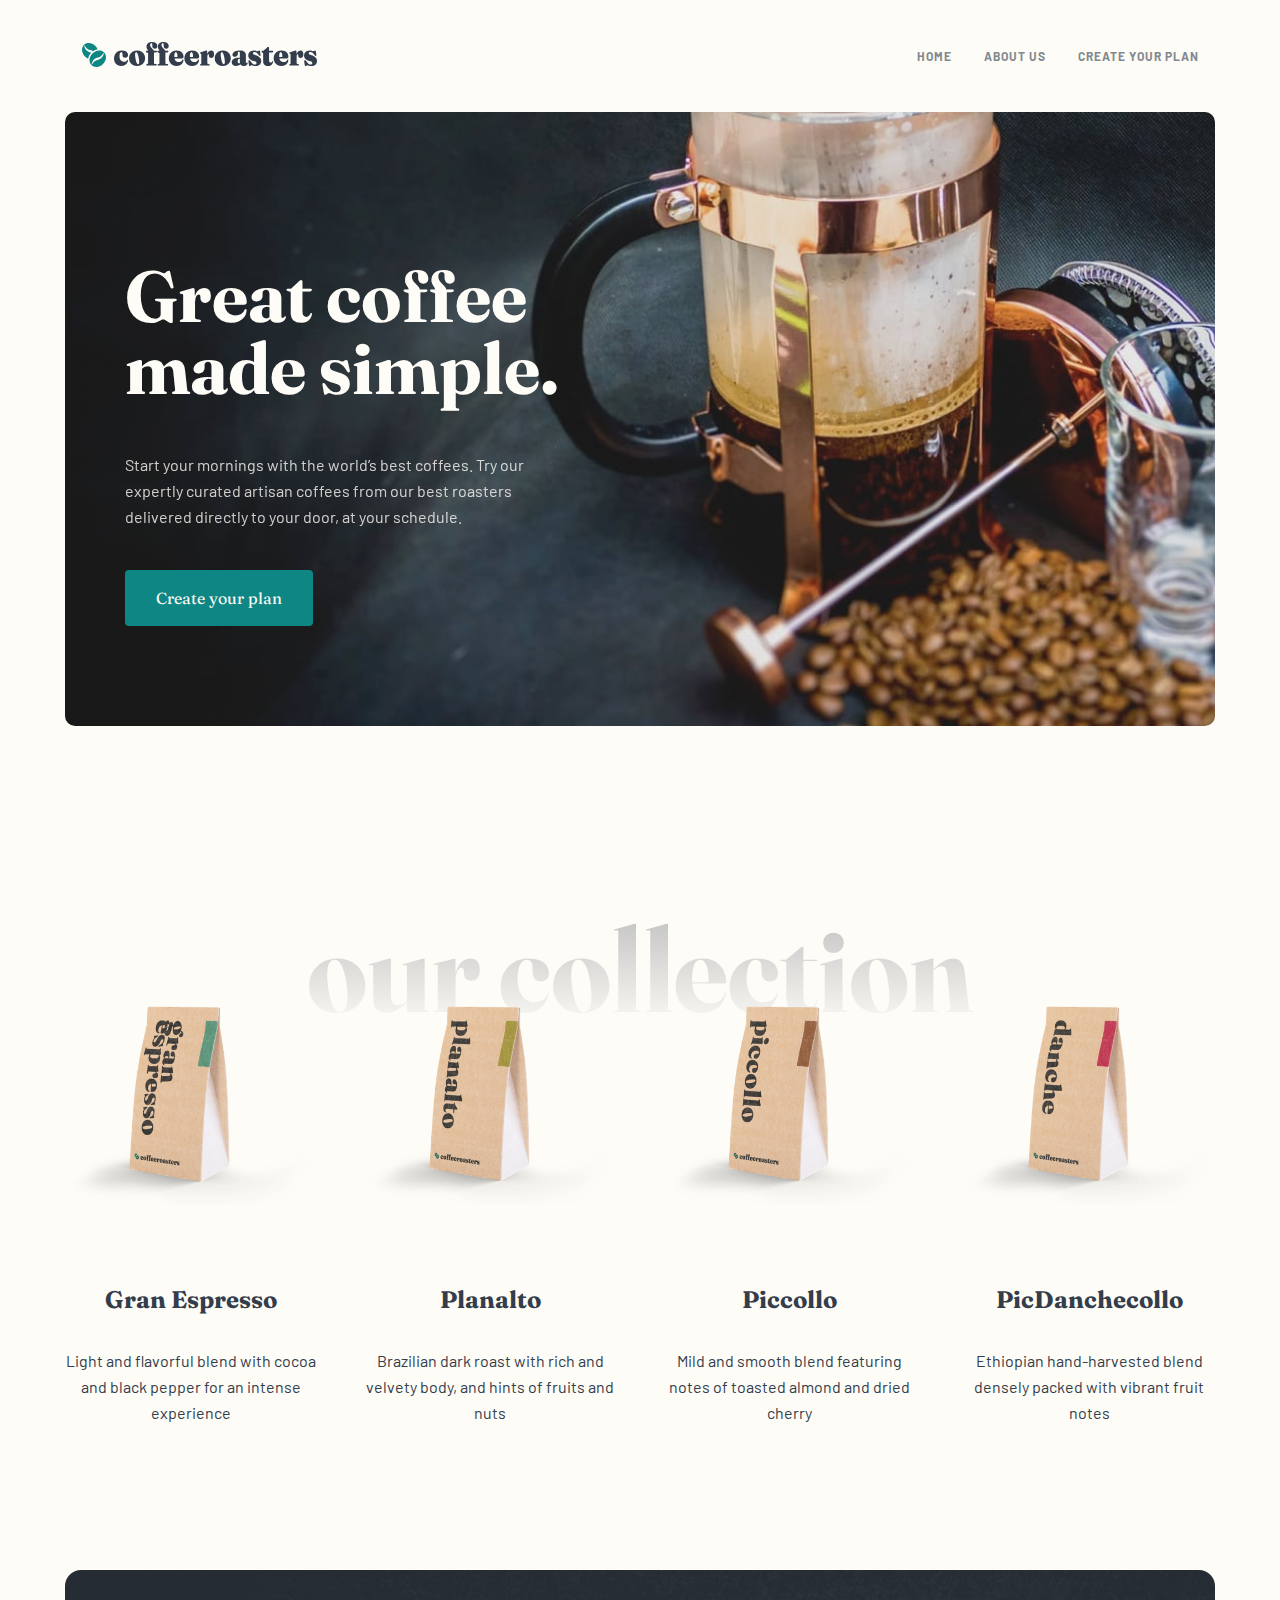
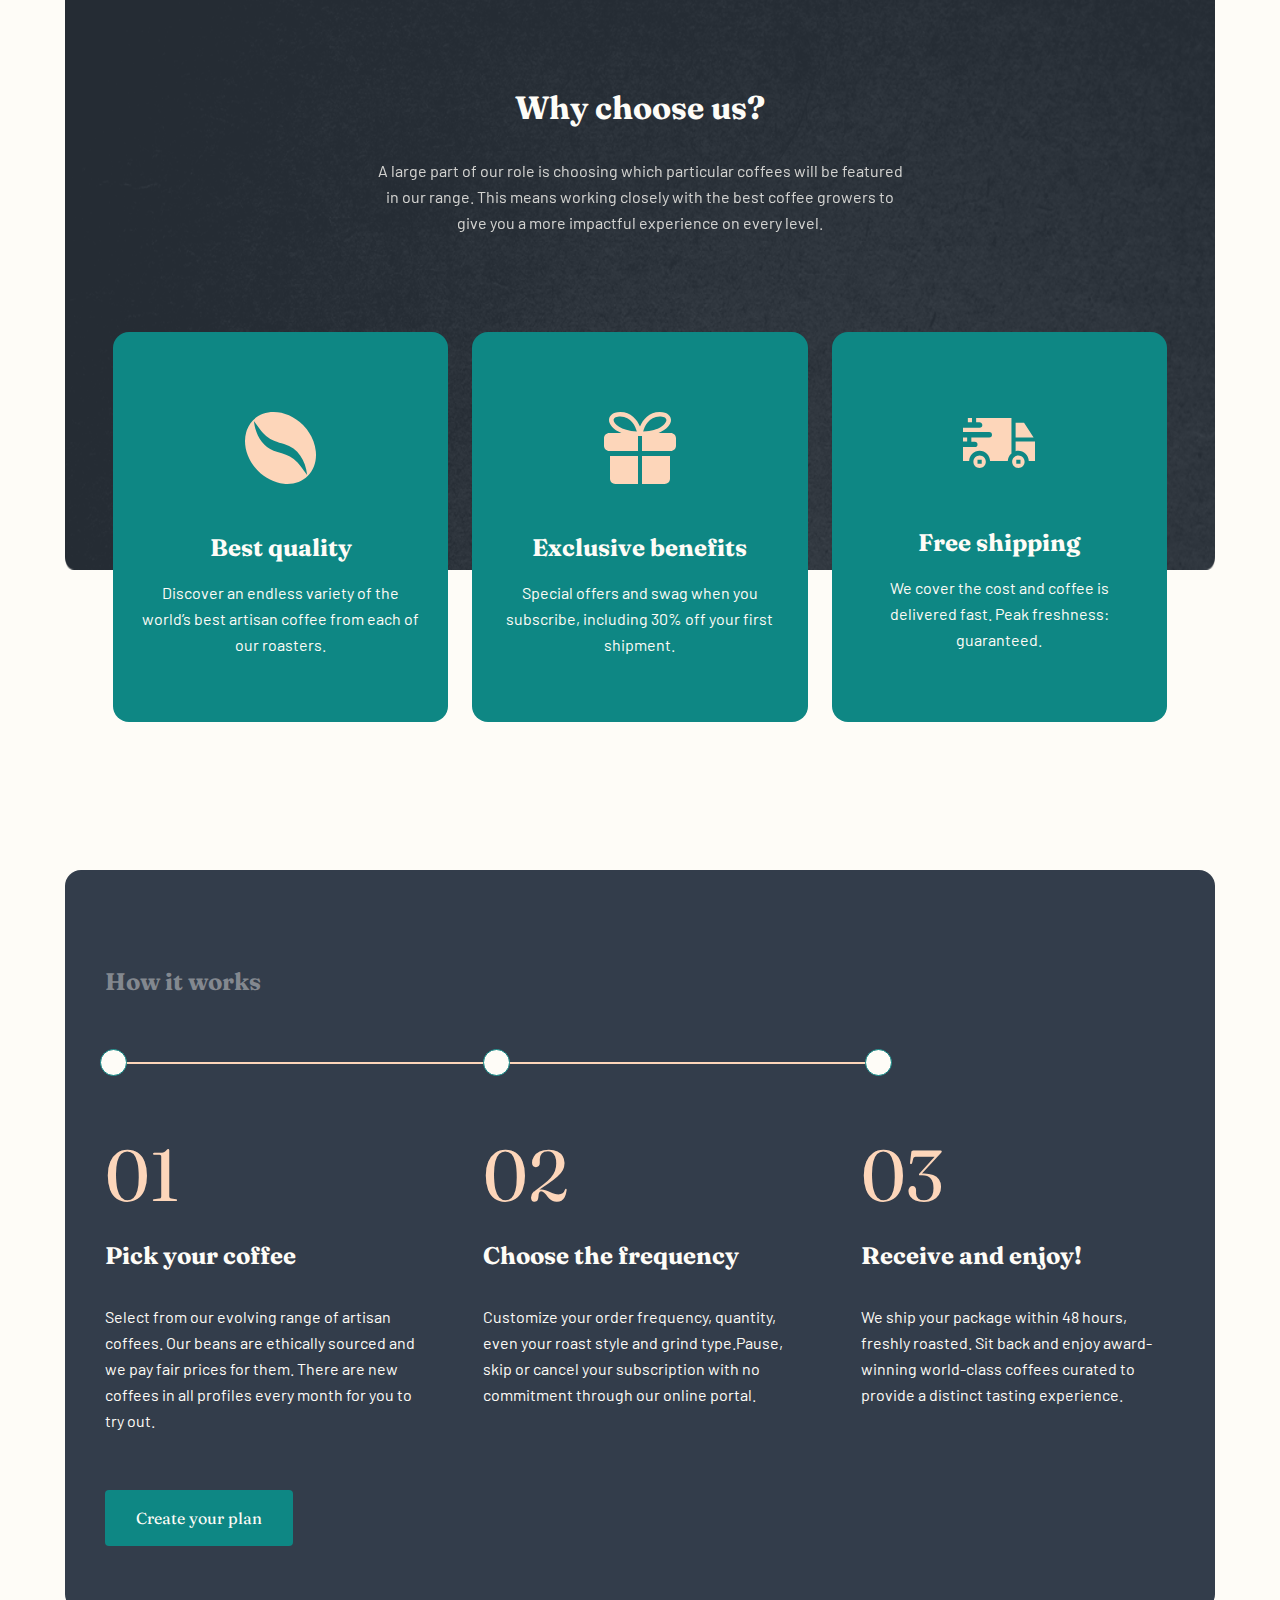
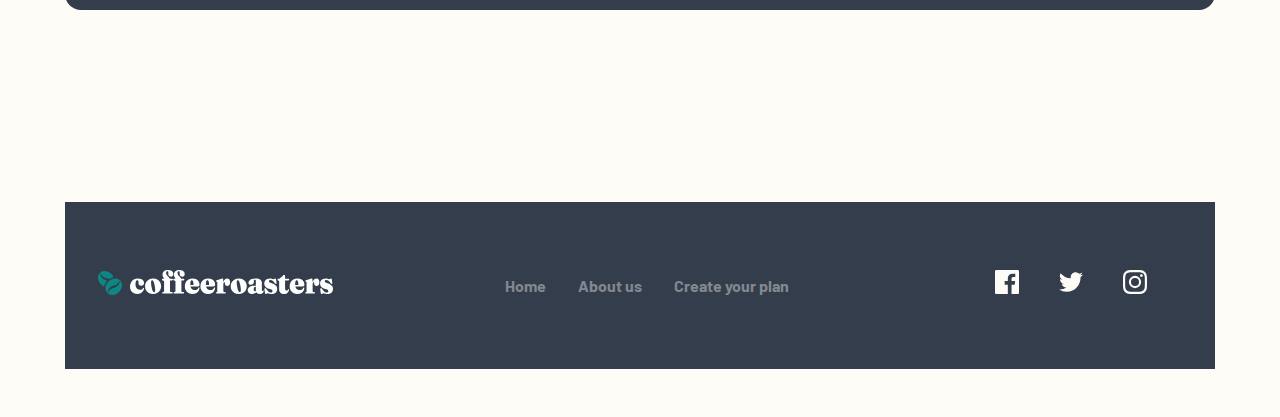
==== commit 0bb451e0: "fixed text color in process section on homepage" ====
--- a/index.html
+++ b/index.html
@@ -219,7 +219,7 @@
           <div class="process__cards">
             <div class="process__card">
               <span class="process__card-number">01</span>
-              <h4 class="process__card-heading">Pick your coffee</h4>
+              <h4 class="process__card-heading light-text">Pick your coffee</h4>
               <p class="process__card-text">
                 Select from our evolving range of artisan coffees. Our beans are
                 ethically sourced and we pay fair prices for them. There are new
@@ -229,7 +229,9 @@
 
             <div class="process__card">
               <span class="process__card-number">02</span>
-              <h4 class="process__card-heading">Choose the frequency</h4>
+              <h4 class="process__card-heading light-text">
+                Choose the frequency
+              </h4>
               <p class="process__card-text">
                 Customize your order frequency, quantity, even your roast style
                 and grind type.Pause, skip or cancel your subscription with no
@@ -239,7 +241,9 @@
 
             <div class="process__card">
               <span class="process__card-number">03</span>
-              <h4 class="process__card-heading">Receive and enjoy!</h4>
+              <h4 class="process__card-heading light-text">
+                Receive and enjoy!
+              </h4>
               <p class="process__card-text">
                 We ship your package within 48 hours, freshly roasted. Sit back
                 and enjoy award-winning world-class coffees curated to provide a
--- a/css/styles.min.css
+++ b/css/styles.min.css
@@ -1 +1 @@
-/*! normalize.css v8.0.1 | MIT License | github.com/necolas/normalize.css */html{line-height:1.15;-webkit-text-size-adjust:100%}body{margin:0}main{display:block}h1{font-size:2em;margin:0.67em 0}hr{-webkit-box-sizing:content-box;box-sizing:content-box;height:0;overflow:visible}pre{font-family:monospace, monospace;font-size:1em}a{background-color:transparent}abbr[title]{border-bottom:none;text-decoration:underline;-webkit-text-decoration:underline dotted;text-decoration:underline dotted}b,strong{font-weight:bolder}code,kbd,samp{font-family:monospace, monospace;font-size:1em}small{font-size:80%}sub,sup{font-size:75%;line-height:0;position:relative;vertical-align:baseline}sub{bottom:-0.25em}sup{top:-0.5em}img{border-style:none}button,input,optgroup,select,textarea{font-family:inherit;font-size:100%;line-height:1.15;margin:0}button,input{overflow:visible}button,select{text-transform:none}button,[type="button"],[type="reset"],[type="submit"]{-webkit-appearance:button}button::-moz-focus-inner,[type="button"]::-moz-focus-inner,[type="reset"]::-moz-focus-inner,[type="submit"]::-moz-focus-inner{border-style:none;padding:0}button:-moz-focusring,[type="button"]:-moz-focusring,[type="reset"]:-moz-focusring,[type="submit"]:-moz-focusring{outline:1px dotted ButtonText}fieldset{padding:0.35em 0.75em 0.625em}legend{-webkit-box-sizing:border-box;box-sizing:border-box;color:inherit;display:table;max-width:100%;padding:0;white-space:normal}progress{vertical-align:baseline}textarea{overflow:auto}[type="checkbox"],[type="radio"]{-webkit-box-sizing:border-box;box-sizing:border-box;padding:0}[type="number"]::-webkit-inner-spin-button,[type="number"]::-webkit-outer-spin-button{height:auto}[type="search"]{-webkit-appearance:textfield;outline-offset:-2px}[type="search"]::-webkit-search-decoration{-webkit-appearance:none}::-webkit-file-upload-button{-webkit-appearance:button;font:inherit}details{display:block}summary{display:list-item}template{display:none}[hidden]{display:none}img{max-width:100%}header{position:relative;margin-top:2rem;margin-bottom:2rem;min-height:3rem}ul{list-style-type:none;margin:0;padding:0}body{margin-bottom:3rem}button{cursor:pointer}.plan__grid{margin-top:6rem}@media (min-width: 75rem){.plan__grid{display:-ms-grid;display:grid;-ms-grid-columns:1fr 3fr;grid-template-columns:1fr 3fr}}path:hover{fill:#FDD6BA}body{font-family:"Barlow", sans-serif;font-size:1rem;line-height:1.625rem}h1,h2,h3,h4,.alt-title{font-family:"Fraunces", serif}.alt-title{font-size:3.375rem;line-height:4.5rem;text-transform:lowercase}@media (min-width: 36rem){.alt-title{font-size:4.375rem}}@media (min-width: 62rem){.alt-title{line-height:5.5rem;font-size:6.375rem}}@media (min-width: 90rem){.alt-title{height:6rem;line-height:6rem;font-size:9.375rem}}h1{font-size:3.5rem;line-height:4.5rem}@media (min-width: 62rem){h1{font-size:4.5rem}}h2{font-size:2.5rem;line-height:3rem}h3{font-size:2rem;line-height:2.25rem}h4{font-size:1.5rem;line-height:2rem}nav{font-family:"Barlow", sans-serif;font-size:0.75rem;line-height:0.938rem;letter-spacing:1px}@media (min-width: 0){.nav__link{font-family:"Fraunces", serif;font-size:2rem;line-height:2.25rem}}@media (min-width: 48rem){.nav__link{font-family:"Barlow", sans-serif;font-size:0.75rem;line-height:2.25rem;text-transform:uppercase;font-weight:700}}.nav__link:hover{color:#333D4B}.footer__link:hover{color:#FEFCF7}.process__card-number{font-family:"Fraunces", serif}.btn{font-family:"Fraunces", serif}.large-text{margin-top:1.5rem;font-family:"Fraunces", serif;font-size:2rem;color:#333D4B;-ms-flex-item-align:center;-ms-grid-row-align:center;align-self:center;margin-right:1rem}.plan__links,.plan__number{font-family:"Fraunces", serif}.container{max-width:1150px;padding-right:1.5rem;padding-left:1.5rem;margin-right:auto;margin-left:auto}.open{display:block}.close{display:none}.question{color:#83888F}.light-text{color:#FEFCF7 !important}.dark-bg{background-color:#333D4B;color:#FEFCF7;padding:80px 1.5rem;border-radius:1rem}@media (min-width: 62rem){.dark-bg{padding:120px 2.5rem}}.dark-bg p{opacity:0.8}.mb-section{margin-bottom:6rem}.active{color:#333D4B}.active .plan__Link{color:#333D4B}.nav{display:-webkit-box;display:-ms-flexbox;display:flex;-webkit-box-align:center;-ms-flex-align:center;align-items:center;height:3rem}.nav__logo{-webkit-box-flex:1;-ms-flex:1;flex:1}.nav__logo a{padding:1rem;display:block}.nav__logo a>img{max-width:12rem}@media (min-width: 28.125rem){.nav__logo a>img{max-width:100%}}.nav__menu{display:none}@media (min-width: 48rem){.nav__menu{display:-webkit-box;display:-ms-flexbox;display:flex;-webkit-box-flex:2;-ms-flex:2;flex:2}}.nav__mobile-menu{position:absolute;top:5rem;left:0;right:0;width:100%;z-index:1;min-height:20rem;height:100vh;background:#fefcf7;background:-webkit-gradient(linear, left bottom, left top, from(rgba(254,252,247,0.5)), color-stop(55%, #fefcf7));background:linear-gradient(0deg, rgba(254,252,247,0.5) 0%, #fefcf7 55%)}@media (min-width: 48rem){.nav__mobile-menu{display:none}}.nav__list{width:100%;display:-webkit-box;display:-ms-flexbox;display:flex;-webkit-box-pack:center;-ms-flex-pack:center;justify-content:center;-webkit-box-orient:vertical;-webkit-box-direction:normal;-ms-flex-direction:column;flex-direction:column;-webkit-box-align:center;-ms-flex-align:center;align-items:center;margin-top:3rem}@media (min-width: 48rem){.nav__list{padding-right:1rem;-webkit-box-pack:end;-ms-flex-pack:end;justify-content:flex-end;-webkit-box-orient:horizontal;-webkit-box-direction:normal;-ms-flex-direction:row;flex-direction:row;margin:0}}.nav__item{text-align:center;margin-top:1rem;margin-bottom:1.25rem;-webkit-box-pack:center;-ms-flex-pack:center;justify-content:center}@media (min-width: 48rem){.nav__item{max-width:100%;margin:0}}.nav__link{text-decoration:none;color:#83888F;width:100%;padding:1rem;display:block}.nav__mobile-btn{margin-top:.45rem;padding:1rem;-ms-flex-item-align:center;-ms-grid-row-align:center;align-self:center}@media (min-width: 48rem){.nav__mobile-btn{display:none}}.nav .container{width:100%;display:-webkit-box;display:-ms-flexbox;display:flex;-webkit-box-align:center;-ms-flex-align:center;align-items:center;-webkit-box-pack:justify;-ms-flex-pack:justify;justify-content:space-between;-ms-flex-wrap:wrap;flex-wrap:wrap}#homeBanner{background:url("../../assets/home/mobile/image-hero-coffeepress.jpg");background-repeat:no-repeat;background-size:cover}@media (min-width: 48rem){#homeBanner{background:url("../../assets/home/tablet/image-hero-coffeepress.jpg");background-repeat:no-repeat;background-size:cover;background-position:right}}@media (min-width: 75rem){#homeBanner{background:url("../../assets/home/desktop/image-hero-coffeepress.jpg");background-repeat:no-repeat;background-size:cover;background-position:right}}#aboutBanner{background:url("../../assets/about/mobile/image-hero-whitecup.jpg");background-repeat:no-repeat;background-size:cover}@media (min-width: 48rem){#aboutBanner{background:url("../../assets/about/tablet/image-hero-whitecup.jpg");background-repeat:no-repeat;background-size:cover;background-position:right}}@media (min-width: 75rem){#aboutBanner{background:url("../../assets/about/desktop/image-hero-whitecup.jpg");background-repeat:no-repeat;background-size:cover;background-position:right}}#planBanner{background:url("../../assets/plan/mobile/image-hero-blackcup.jpg");background-repeat:no-repeat;background-size:cover}@media (min-width: 48rem){#planBanner{background:url("../../assets/plan/tablet/image-hero-blackcup.jpg");background-repeat:no-repeat;background-size:cover;background-position:right}}@media (min-width: 90rem){#planBanner{background:url("../../assets/plan/desktop/image-hero-blackcup.jpg");background-repeat:no-repeat;background-size:cover;background-position:right}}@media (min-width: 62rem){#planBanner .banner__inner{max-width:50%}}.banner{border-radius:10px;margin-bottom:6.25rem}.banner__inner{text-align:center;padding:6.25rem 1.5rem;color:#FEFCF7;margin:0 auto}@media (min-width: 48rem){.banner__inner{text-align:left;margin:0;padding:6.25rem 3.75rem;max-width:60%}}@media (min-width: 48rem) and (min-width: 75rem){.banner__inner{max-width:49%}}.banner__inner p{opacity:.8}@media (min-width: 62rem){.banner__inner p{max-width:75%}}.products{margin-top:12rem;text-align:center}@media (min-width: 48rem){.products__grid{display:-ms-grid;display:grid;gap:3rem}}@media (min-width: 62rem){.products__grid{display:-ms-grid;display:grid;-ms-grid-columns:(1fr)[4];grid-template-columns:repeat(4, 1fr);gap:3rem}}.products__heading{background:-webkit-gradient(linear, left top, left bottom, from(#c5c5c5), color-stop(110%, #fefcf7));background:linear-gradient(#c5c5c5, #fefcf7 110%);background-clip:text;-webkit-background-clip:text;-webkit-text-fill-color:transparent}@media (min-width: 48rem){.products__heading{margin-bottom:-1rem}}.products__product-name{color:#333D4B}.products__product-description{color:#333D4B}.products__product{margin-bottom:3rem}@media (min-width: 48rem){.products__product{margin:0;display:-ms-grid;display:grid;gap:3rem;-ms-grid-columns:(1fr)[2];grid-template-columns:repeat(2, 1fr)}}@media (min-width: 62rem){.products__product{display:-ms-grid;display:grid;-ms-grid-columns:1fr;grid-template-columns:1fr}}.products__product-img{max-height:15rem;margin:0 auto}.products__product-details{text-align:center}@media (min-width: 48rem){.products__product-details{text-align:left}}@media (min-width: 62rem){.products__product-details{text-align:center}}.why-us{margin-top:8rem;padding-top:2rem;text-align:center;color:#FEFCF7;background-color:#333D4B;border-radius:1rem 1rem;background:url("../../assets/about/desktop/bg-quality.png");background-repeat:no-repeat;background-size:100% 65%}@media (min-width: 62rem){.why-us{background-size:100% 75%}}.why-us__inner{padding:3.5rem}@media (min-width: 48rem){.why-us__inner{max-width:33rem;margin:0 auto}}.why-us__inner p{opacity:0.8;color:#FEFCF7}.why-us__reasons{margin-bottom:6.25rem;padding:1.5rem;display:-ms-grid;display:grid;gap:1.5rem}@media (min-width: 48rem){.why-us__reasons{padding:1.5rem 3rem 3rem 3rem}}@media (min-width: 62rem){.why-us__reasons{-ms-grid-columns:(1fr)[3];grid-template-columns:repeat(3, 1fr)}}.why-us__reason{background-color:#0E8784;border-radius:1rem;padding:4rem 1.75rem;display:-webkit-box;display:-ms-flexbox;display:flex;-webkit-box-orient:vertical;-webkit-box-direction:normal;-ms-flex-direction:column;flex-direction:column}@media (min-width: 48rem){.why-us__reason{display:-ms-grid;display:grid;gap:2rem;-ms-grid-columns:1fr 2fr;grid-template-columns:1fr 2fr;-webkit-box-align:center;-ms-flex-align:center;align-items:center;text-align:left}}@media (min-width: 62rem){.why-us__reason{-ms-grid-columns:1fr;grid-template-columns:1fr;text-align:center}}.why-us__reason-img{padding:1rem;margin:0 auto}.why-us__reason-text{margin:0 auto;max-width:15rem}@media (min-width: 48rem){.why-us__reason-text{max-width:30rem}}@media (min-width: 48rem){.why-us__reason-details{max-width:30rem}}@media (min-width: 48rem){.why-us__reason-details h4{margin:0 0 1rem 0}}.footer{margin-top:12rem;background-color:#333D4B;color:#FEFCF7;padding:2rem;text-align:center}@media (min-width: 62rem){.footer{display:-webkit-box;display:-ms-flexbox;display:flex;-webkit-box-pack:justify;-ms-flex-pack:justify;justify-content:space-between;-webkit-box-align:center;-ms-flex-align:center;align-items:center}}.footer__logo{margin:0 auto;margin-bottom:3rem}@media (min-width: 62rem){.footer__logo{margin:0}}.footer__logo a{display:block}@media (min-width: 48rem){.footer__list{display:-webkit-box;display:-ms-flexbox;display:flex;-webkit-box-pack:center;-ms-flex-pack:center;justify-content:center}}.footer__link{text-decoration:none;color:#83888F;padding:1rem;display:block;font-weight:700}.footer__social{margin-top:2rem;padding:1rem;display:-webkit-box;display:-ms-flexbox;display:flex;-webkit-box-pack:center;-ms-flex-pack:center;justify-content:center;-webkit-box-align:center;-ms-flex-align:center;align-items:center}@media (min-width: 62rem){.footer__social{margin:0}}.footer__social a{display:block;padding:1.25rem}.commitment{margin-top:12rem;margin-bottom:7.5rem;display:-ms-grid;display:grid;gap:1rem;text-align:center}@media (min-width: 48rem){.commitment{text-align:left;-ms-grid-columns:(1fr)[2];grid-template-columns:repeat(2, 1fr);gap:3rem}}@media (min-width: 62rem){.commitment{gap:6rem}}.commitment h3{color:#333D4B}@media (min-width: 48rem){.commitment h3{margin-top:0}}.commitment picture{display:-webkit-box;display:-ms-flexbox;display:flex}.commitment img{border-radius:1rem;max-height:32rem;margin:0 auto}@media (min-width: 48rem){.commitment img{height:32rem}}.commitment__details{-ms-flex-item-align:center;-ms-grid-row-align:center;align-self:center}.commitment p{margin-top:0}.quality{margin-top:17.5rem;color:#FEFCF7;background-color:#333D4B;border-radius:1rem;text-align:center;padding-top:3rem;padding-bottom:1rem}@media (min-width: 62rem){.quality{display:-ms-grid;display:grid;-ms-grid-columns:3fr 2fr;grid-template-columns:3fr 2fr}}.quality img{border-radius:1rem;margin-top:-10rem;margin-bottom:3rem;width:90%}@media (min-width: 62rem){.quality img{height:27rem;width:100%;margin-top:-5rem}}@media (min-width: 75rem){.quality img{width:90%;max-height:40rem;margin-top:-8rem}}@media (min-width: 62rem){.quality picture:nth-of-type(1){-webkit-box-ordinal-group:3;-ms-flex-order:2;order:2}}.quality__details{margin:0 auto;max-width:36rem;padding:2rem 3.75rem}@media (min-width: 48rem){.quality__details{max-width:48rem}}@media (min-width: 62rem){.quality__details{text-align:left}}.quality__details p{opacity:.8}.locations{margin-top:10rem;text-align:center}@media (min-width: 48rem){.locations{text-align:left;padding:0 2rem 0 2rem}}.locations h4{color:#83888F}.locations__all-locations{display:-ms-grid;display:grid;gap:2rem}@media (min-width: 48rem){.locations__all-locations{-ms-grid-columns:(1fr)[3];grid-template-columns:repeat(3, 1fr)}}.locations__location{margin-top:6rem}.locations__location address{font-style:normal;color:#333D4B}.locations__location h3{color:#333D4B}.summary{margin-top:12rem;text-align:center;position:relative}@media (min-width: 62rem){.summary{text-align:right}}.summary__order{text-align:left;background-color:#333D4B;color:#FEFCF7;border-radius:1rem;padding:1.5rem 2rem;margin-bottom:2rem}.summary__heading{opacity:0.5;text-transform:uppercase}.summary__text{color:#0E8784}.process{text-align:center;padding:50px 3rem}@media (min-width: 48rem){.process{text-align:left}}.process a{margin-left:1rem}.process__line{display:none}@media (min-width: 48rem){.process__line{margin-left:1.5rem;display:block;height:2px;border-top:2px solid #FDD6BA;max-width:70%;position:relative}}.process__line-dot{position:absolute;top:0;left:-0.8rem;height:25px;width:25px;border-radius:50%;border:1px solid #0E8784;background-color:#FEFCF7;margin-top:-0.95rem}.process__line-dot--dark{position:absolute;top:0;left:-0.8rem;height:25px;width:25px;border-radius:50%;border:1px solid #0E8784;background-color:transparent;margin-top:-0.95rem}.process__line #circle2{left:48%}.process__line #circle3{left:97.5%}.process__heading{color:#83888F}@media (min-width: 48rem){.process__heading{margin-left:1rem;margin-bottom:4rem}}.process__cards{margin-top:5rem;display:-ms-grid;display:grid;gap:2rem;-ms-grid-columns:1fr;grid-template-columns:1fr}@media (min-width: 48rem){.process__cards{-ms-grid-columns:(1fr)[3];grid-template-columns:repeat(3, 1fr)}}.process__card{padding:1rem}.process__card-number{color:#FDD6BA;font-size:4.5rem}.process__card-heading{color:#333D4B}.btn{display:inline-block;font-weight:400;text-align:center;white-space:nowrap;vertical-align:middle;-webkit-user-select:none;-moz-user-select:none;-ms-user-select:none;user-select:none;border:1px solid transparent;padding:.938rem 1.875rem;font-size:1rem;line-height:1.5;border-radius:.25rem;-webkit-transition:color .15s ease-in-out,background-color .15s ease-in-out,border-color .15s ease-in-out,-webkit-box-shadow .15s ease-in-out;transition:color .15s ease-in-out,background-color .15s ease-in-out,border-color .15s ease-in-out,-webkit-box-shadow .15s ease-in-out;transition:color .15s ease-in-out,background-color .15s ease-in-out,border-color .15s ease-in-out,box-shadow .15s ease-in-out;transition:color .15s ease-in-out,background-color .15s ease-in-out,border-color .15s ease-in-out,box-shadow .15s ease-in-out,-webkit-box-shadow .15s ease-in-out}.btn-default{color:#FEFCF7;background-color:#0E8784;text-decoration:none;margin-top:1.5rem}.btn-default:hover{background-color:#66D2CF}.btn-main{color:#FEFCF7;background-color:#66D2CF;text-decoration:none;margin-top:1.5rem}.options{display:-ms-grid;display:grid;gap:1rem}@media (min-width: 48rem){.options{-ms-grid-columns:(1fr)[3];grid-template-columns:repeat(3, 1fr)}}.options input[type="radio"]{height:0;width:0}.options input[type="radio"]:not(:disabled) ~ label{cursor:pointer}.options input[type="radio"]:disabled ~ label{color:#bcc2bf;border-color:#bcc2bf;-webkit-box-shadow:none;box-shadow:none;cursor:not-allowed}.options label{display:block;background-color:#F4F1EB;color:#333D4B;border-radius:1rem;padding:1.5rem 1.5rem}@media (min-width: 48rem){.options label{height:8rem;padding:3.5rem 1.5rem}}.options input[type="radio"]:checked+label{background-color:#0E8784;color:#FEFCF7}@media (min-width: 62rem){.options input[type="radio"]:hover+label{background-color:#FDD6BA;color:#333D4B}}.options h4{margin:0}.options p{margin-bottom:0}.plan__links{display:none;padding:2rem 3.7rem 2rem 1.5rem}@media (min-width: 75rem){.plan__links{display:block}}.plan__links li{opacity:0.8;padding-bottom:1.5rem;margin-bottom:1rem;border-bottom:1px solid #83888F;display:-webkit-box;display:-ms-flexbox;display:flex;-webkit-box-align:center;-ms-flex-align:center;align-items:center}.plan__links li a:hover{color:#333D4B}.plan__links li .plan__number:hover{color:#83888F}.plan__links li:last-child{border-bottom:none}.plan__links li:hover{opacity:1}.plan__links a{font-size:1.15rem;display:block;text-decoration:none;color:#83888F}@media (min-width: 90rem){.plan__links a{font-size:1.5rem}}.plan__links .plan__number{padding:0.5rem;color:#83888F}.modal{position:fixed;top:0;left:0;right:0;bottom:0;display:-webkit-box;display:-ms-flexbox;display:flex;-webkit-box-align:center;-ms-flex-align:center;align-items:center;-webkit-box-pack:center;-ms-flex-pack:center;justify-content:center;-webkit-box-orient:vertical;-webkit-box-direction:normal;-ms-flex-direction:column;flex-direction:column;padding:1rem;background:rgba(0,0,0,0.8);cursor:pointer;visibility:hidden;opacity:0;-webkit-transition:all 0.35s ease-in;transition:all 0.35s ease-in}.modal__inner{position:relative;max-width:32rem;max-height:80vh;border-radius:.5rem;background:#FEFCF7;overflow:auto;cursor:default}.modal__header{z-index:2;color:#FEFCF7;margin:0;background-color:#333D4B;padding:2rem;min-height:0}.modal__header h3{margin:0}.modal__body{color:#83888F;padding:0 2rem 2rem 2rem}.modal__body h4{margin-bottom:0}.modal__footer{text-align:center}@media (min-width: 48rem){.modal__footer--mobile-footer{display:none}}.modal__footer--large-footer{display:none}@media (min-width: 48rem){.modal__footer--large-footer{display:-webkit-box;display:-ms-flexbox;display:flex;-webkit-box-pack:center;-ms-flex-pack:center;justify-content:center}}.is-visible{visibility:visible;opacity:1}body{background-color:#FEFCF7}
+/*! normalize.css v8.0.1 | MIT License | github.com/necolas/normalize.css */html{line-height:1.15;-webkit-text-size-adjust:100%}body{margin:0}main{display:block}h1{font-size:2em;margin:0.67em 0}hr{-webkit-box-sizing:content-box;box-sizing:content-box;height:0;overflow:visible}pre{font-family:monospace, monospace;font-size:1em}a{background-color:transparent}abbr[title]{border-bottom:none;text-decoration:underline;-webkit-text-decoration:underline dotted;text-decoration:underline dotted}b,strong{font-weight:bolder}code,kbd,samp{font-family:monospace, monospace;font-size:1em}small{font-size:80%}sub,sup{font-size:75%;line-height:0;position:relative;vertical-align:baseline}sub{bottom:-0.25em}sup{top:-0.5em}img{border-style:none}button,input,optgroup,select,textarea{font-family:inherit;font-size:100%;line-height:1.15;margin:0}button,input{overflow:visible}button,select{text-transform:none}button,[type="button"],[type="reset"],[type="submit"]{-webkit-appearance:button}button::-moz-focus-inner,[type="button"]::-moz-focus-inner,[type="reset"]::-moz-focus-inner,[type="submit"]::-moz-focus-inner{border-style:none;padding:0}button:-moz-focusring,[type="button"]:-moz-focusring,[type="reset"]:-moz-focusring,[type="submit"]:-moz-focusring{outline:1px dotted ButtonText}fieldset{padding:0.35em 0.75em 0.625em}legend{-webkit-box-sizing:border-box;box-sizing:border-box;color:inherit;display:table;max-width:100%;padding:0;white-space:normal}progress{vertical-align:baseline}textarea{overflow:auto}[type="checkbox"],[type="radio"]{-webkit-box-sizing:border-box;box-sizing:border-box;padding:0}[type="number"]::-webkit-inner-spin-button,[type="number"]::-webkit-outer-spin-button{height:auto}[type="search"]{-webkit-appearance:textfield;outline-offset:-2px}[type="search"]::-webkit-search-decoration{-webkit-appearance:none}::-webkit-file-upload-button{-webkit-appearance:button;font:inherit}details{display:block}summary{display:list-item}template{display:none}[hidden]{display:none}img{max-width:100%}header{position:relative;margin-top:2rem;margin-bottom:2rem;min-height:3rem}ul{list-style-type:none;margin:0;padding:0}body{margin-bottom:3rem}button{cursor:pointer}.plan__grid{margin-top:6rem}@media (min-width: 75rem){.plan__grid{display:-ms-grid;display:grid;-ms-grid-columns:1fr 3fr;grid-template-columns:1fr 3fr}}path:hover{fill:#FDD6BA}body{font-family:"Barlow", sans-serif;font-size:1rem;line-height:1.625rem}h1,h2,h3,h4,.alt-title{font-family:"Fraunces", serif}.alt-title{font-size:3.375rem;line-height:4.5rem;text-transform:lowercase}@media (min-width: 36rem){.alt-title{font-size:4.375rem}}@media (min-width: 62rem){.alt-title{line-height:6.5rem;font-size:7.375rem}}@media (min-width: 90rem){.alt-title{line-height:8rem;font-size:9.375rem}}h1{font-size:3.5rem;line-height:4.5rem}@media (min-width: 62rem){h1{font-size:4.5rem}}h2{font-size:2.5rem;line-height:3rem}h3{font-size:2rem;line-height:2.25rem}h4{font-size:1.5rem;line-height:2rem}nav{font-family:"Barlow", sans-serif;font-size:0.75rem;line-height:0.938rem;letter-spacing:1px}@media (min-width: 0){.nav__link{font-family:"Fraunces", serif;font-size:2rem;line-height:2.25rem}}@media (min-width: 48rem){.nav__link{font-family:"Barlow", sans-serif;font-size:0.75rem;line-height:2.25rem;text-transform:uppercase;font-weight:700}}.nav__link:hover{color:#333D4B}.footer__link:hover{color:#FEFCF7}.process__card-number{font-family:"Fraunces", serif}.btn{font-family:"Fraunces", serif}.large-text{margin-top:1.5rem;font-family:"Fraunces", serif;font-size:2rem;color:#333D4B;-ms-flex-item-align:center;-ms-grid-row-align:center;align-self:center;margin-right:1rem}.plan__links,.plan__number{font-family:"Fraunces", serif}.container{max-width:1150px;padding-right:1.5rem;padding-left:1.5rem;margin-right:auto;margin-left:auto}.open{display:block}.close{display:none}.question{color:#83888F}.light-text{color:#FEFCF7 !important}.dark-bg{background-color:#333D4B;color:#FEFCF7;padding:80px 1.5rem;border-radius:1rem}@media (min-width: 62rem){.dark-bg{padding:120px 2.5rem}}.dark-bg p{opacity:0.8}.mb-section{margin-bottom:6rem}.active{color:#333D4B}.active .plan__Link{color:#333D4B}.nav{display:-webkit-box;display:-ms-flexbox;display:flex;-webkit-box-align:center;-ms-flex-align:center;align-items:center;height:3rem}.nav__logo{-webkit-box-flex:1;-ms-flex:1;flex:1}.nav__logo a{padding:1rem;display:block}.nav__logo a>img{max-width:12rem}@media (min-width: 28.125rem){.nav__logo a>img{max-width:100%}}.nav__menu{display:none}@media (min-width: 48rem){.nav__menu{display:-webkit-box;display:-ms-flexbox;display:flex;-webkit-box-flex:2;-ms-flex:2;flex:2}}.nav__mobile-menu{position:absolute;top:5rem;left:0;right:0;width:100%;z-index:1;min-height:20rem;height:100vh;background:#fefcf7;background:-webkit-gradient(linear, left bottom, left top, from(rgba(254,252,247,0.5)), color-stop(55%, #fefcf7));background:linear-gradient(0deg, rgba(254,252,247,0.5) 0%, #fefcf7 55%)}@media (min-width: 48rem){.nav__mobile-menu{display:none}}.nav__list{width:100%;display:-webkit-box;display:-ms-flexbox;display:flex;-webkit-box-pack:center;-ms-flex-pack:center;justify-content:center;-webkit-box-orient:vertical;-webkit-box-direction:normal;-ms-flex-direction:column;flex-direction:column;-webkit-box-align:center;-ms-flex-align:center;align-items:center;margin-top:3rem}@media (min-width: 48rem){.nav__list{padding-right:1rem;-webkit-box-pack:end;-ms-flex-pack:end;justify-content:flex-end;-webkit-box-orient:horizontal;-webkit-box-direction:normal;-ms-flex-direction:row;flex-direction:row;margin:0}}.nav__item{text-align:center;margin-top:1rem;margin-bottom:1.25rem;-webkit-box-pack:center;-ms-flex-pack:center;justify-content:center}@media (min-width: 48rem){.nav__item{max-width:100%;margin:0}}.nav__link{text-decoration:none;color:#83888F;width:100%;padding:1rem;display:block}.nav__mobile-btn{margin-top:.45rem;padding:1rem;-ms-flex-item-align:center;-ms-grid-row-align:center;align-self:center}@media (min-width: 48rem){.nav__mobile-btn{display:none}}.nav .container{width:100%;display:-webkit-box;display:-ms-flexbox;display:flex;-webkit-box-align:center;-ms-flex-align:center;align-items:center;-webkit-box-pack:justify;-ms-flex-pack:justify;justify-content:space-between;-ms-flex-wrap:wrap;flex-wrap:wrap}#homeBanner{background:url("../../assets/home/mobile/image-hero-coffeepress.jpg");background-repeat:no-repeat;background-size:cover}@media (min-width: 48rem){#homeBanner{background:url("../../assets/home/tablet/image-hero-coffeepress.jpg");background-repeat:no-repeat;background-size:cover;background-position:right}}@media (min-width: 75rem){#homeBanner{background:url("../../assets/home/desktop/image-hero-coffeepress.jpg");background-repeat:no-repeat;background-size:cover;background-position:right}}#aboutBanner{background:url("../../assets/about/mobile/image-hero-whitecup.jpg");background-repeat:no-repeat;background-size:cover}@media (min-width: 48rem){#aboutBanner{background:url("../../assets/about/tablet/image-hero-whitecup.jpg");background-repeat:no-repeat;background-size:cover;background-position:right}}@media (min-width: 75rem){#aboutBanner{background:url("../../assets/about/desktop/image-hero-whitecup.jpg");background-repeat:no-repeat;background-size:cover;background-position:right}}#planBanner{background:url("../../assets/plan/mobile/image-hero-blackcup.jpg");background-repeat:no-repeat;background-size:cover}@media (min-width: 48rem){#planBanner{background:url("../../assets/plan/tablet/image-hero-blackcup.jpg");background-repeat:no-repeat;background-size:cover;background-position:right}}@media (min-width: 90rem){#planBanner{background:url("../../assets/plan/desktop/image-hero-blackcup.jpg");background-repeat:no-repeat;background-size:cover;background-position:right}}@media (min-width: 62rem){#planBanner .banner__inner{max-width:50%}}.banner{border-radius:10px;margin-bottom:6.25rem}.banner__inner{text-align:center;padding:6.25rem 1.5rem;color:#FEFCF7;margin:0 auto}@media (min-width: 48rem){.banner__inner{text-align:left;margin:0;padding:6.25rem 3.75rem;max-width:60%}}@media (min-width: 48rem) and (min-width: 75rem){.banner__inner{max-width:49%}}.banner__inner p{opacity:.8}@media (min-width: 62rem){.banner__inner p{max-width:75%}}.products{margin-top:12rem;text-align:center}@media (min-width: 48rem){.products__grid{display:-ms-grid;display:grid;gap:3rem}}@media (min-width: 62rem){.products__grid{display:-ms-grid;display:grid;-ms-grid-columns:(1fr)[4];grid-template-columns:repeat(4, 1fr);gap:3rem}}.products__heading{background:-webkit-gradient(linear, left top, left bottom, from(#c5c5c5), color-stop(110%, #fefcf7));background:linear-gradient(#c5c5c5, #fefcf7 110%);background-clip:text;-webkit-background-clip:text;-webkit-text-fill-color:transparent}@media (min-width: 48rem){.products__heading{margin-bottom:-1rem}}.products__product-name{color:#333D4B}.products__product-description{color:#333D4B}.products__product{margin-bottom:3rem}@media (min-width: 48rem){.products__product{margin:0;display:-ms-grid;display:grid;gap:3rem;-ms-grid-columns:(1fr)[2];grid-template-columns:repeat(2, 1fr)}}@media (min-width: 62rem){.products__product{display:-ms-grid;display:grid;-ms-grid-columns:1fr;grid-template-columns:1fr}}.products__product-img{max-height:15rem;margin:0 auto}.products__product-details{text-align:center}@media (min-width: 48rem){.products__product-details{text-align:left}}@media (min-width: 62rem){.products__product-details{text-align:center}}.why-us{margin-top:8rem;padding-top:2rem;text-align:center;color:#FEFCF7;background-color:#333D4B;border-radius:1rem 1rem;background:url("../../assets/about/desktop/bg-quality.png");background-repeat:no-repeat;background-size:100% 65%}@media (min-width: 62rem){.why-us{background-size:100% 75%}}.why-us__inner{padding:3.5rem}@media (min-width: 48rem){.why-us__inner{max-width:33rem;margin:0 auto}}.why-us__inner p{opacity:0.8;color:#FEFCF7}.why-us__reasons{margin-bottom:6.25rem;padding:1.5rem;display:-ms-grid;display:grid;gap:1.5rem}@media (min-width: 48rem){.why-us__reasons{padding:1.5rem 3rem 3rem 3rem}}@media (min-width: 62rem){.why-us__reasons{-ms-grid-columns:(1fr)[3];grid-template-columns:repeat(3, 1fr)}}.why-us__reason{background-color:#0E8784;border-radius:1rem;padding:4rem 1.75rem;display:-webkit-box;display:-ms-flexbox;display:flex;-webkit-box-orient:vertical;-webkit-box-direction:normal;-ms-flex-direction:column;flex-direction:column}@media (min-width: 48rem){.why-us__reason{display:-ms-grid;display:grid;gap:2rem;-ms-grid-columns:1fr 2fr;grid-template-columns:1fr 2fr;-webkit-box-align:center;-ms-flex-align:center;align-items:center;text-align:left}}@media (min-width: 62rem){.why-us__reason{-ms-grid-columns:1fr;grid-template-columns:1fr;text-align:center}}.why-us__reason-img{padding:1rem;margin:0 auto}.why-us__reason-text{margin:0 auto;max-width:15rem}@media (min-width: 48rem){.why-us__reason-text{max-width:30rem}}@media (min-width: 48rem){.why-us__reason-details{max-width:30rem}}@media (min-width: 48rem){.why-us__reason-details h4{margin:0 0 1rem 0}}.footer{margin-top:12rem;background-color:#333D4B;color:#FEFCF7;padding:2rem;text-align:center}@media (min-width: 62rem){.footer{display:-webkit-box;display:-ms-flexbox;display:flex;-webkit-box-pack:justify;-ms-flex-pack:justify;justify-content:space-between;-webkit-box-align:center;-ms-flex-align:center;align-items:center}}.footer__logo{margin:0 auto;margin-bottom:3rem}@media (min-width: 62rem){.footer__logo{margin:0}}.footer__logo a{display:block}@media (min-width: 48rem){.footer__list{display:-webkit-box;display:-ms-flexbox;display:flex;-webkit-box-pack:center;-ms-flex-pack:center;justify-content:center}}.footer__link{text-decoration:none;color:#83888F;padding:1rem;display:block;font-weight:700}.footer__social{margin-top:2rem;padding:1rem;display:-webkit-box;display:-ms-flexbox;display:flex;-webkit-box-pack:center;-ms-flex-pack:center;justify-content:center;-webkit-box-align:center;-ms-flex-align:center;align-items:center}@media (min-width: 62rem){.footer__social{margin:0}}.footer__social a{display:block;padding:1.25rem}.commitment{margin-top:12rem;margin-bottom:7.5rem;display:-ms-grid;display:grid;gap:1rem;text-align:center}@media (min-width: 48rem){.commitment{text-align:left;-ms-grid-columns:(1fr)[2];grid-template-columns:repeat(2, 1fr);gap:3rem}}@media (min-width: 62rem){.commitment{gap:6rem}}.commitment h3{color:#333D4B}@media (min-width: 48rem){.commitment h3{margin-top:0}}.commitment picture{display:-webkit-box;display:-ms-flexbox;display:flex}.commitment img{border-radius:1rem;max-height:32rem;margin:0 auto}@media (min-width: 48rem){.commitment img{height:32rem}}.commitment__details{-ms-flex-item-align:center;-ms-grid-row-align:center;align-self:center}.commitment p{margin-top:0}.quality{margin-top:17.5rem;color:#FEFCF7;background-color:#333D4B;border-radius:1rem;text-align:center;padding-top:3rem;padding-bottom:1rem}@media (min-width: 62rem){.quality{display:-ms-grid;display:grid;-ms-grid-columns:3fr 2fr;grid-template-columns:3fr 2fr}}.quality img{border-radius:1rem;margin-top:-10rem;margin-bottom:3rem;width:90%}@media (min-width: 62rem){.quality img{height:27rem;width:100%;margin-top:-5rem}}@media (min-width: 75rem){.quality img{width:90%;max-height:40rem;margin-top:-8rem}}@media (min-width: 62rem){.quality picture:nth-of-type(1){-webkit-box-ordinal-group:3;-ms-flex-order:2;order:2}}.quality__details{margin:0 auto;max-width:36rem;padding:2rem 3.75rem}@media (min-width: 48rem){.quality__details{max-width:48rem}}@media (min-width: 62rem){.quality__details{text-align:left}}.quality__details p{opacity:.8}.locations{margin-top:10rem;text-align:center}@media (min-width: 48rem){.locations{text-align:left;padding:0 2rem 0 2rem}}.locations h4{color:#83888F}.locations__all-locations{display:-ms-grid;display:grid;gap:2rem}@media (min-width: 48rem){.locations__all-locations{-ms-grid-columns:(1fr)[3];grid-template-columns:repeat(3, 1fr)}}.locations__location{margin-top:6rem}.locations__location address{font-style:normal;color:#333D4B}.locations__location h3{color:#333D4B}.summary{margin-top:12rem;text-align:center;position:relative}@media (min-width: 62rem){.summary{text-align:right}}.summary__order{text-align:left;background-color:#333D4B;color:#FEFCF7;border-radius:1rem;padding:1.5rem 2rem;margin-bottom:2rem}.summary__heading{opacity:0.5;text-transform:uppercase}.summary__text{color:#0E8784}.process{text-align:center;background-color:#333D4B;color:#FEFCF7;padding:4rem 1.5rem;border-radius:1rem}@media (min-width: 48rem){.process{text-align:left}}.process a{margin-left:1rem}.process__line{display:none}@media (min-width: 48rem){.process__line{margin-left:1.5rem;display:block;height:2px;border-top:2px solid #FDD6BA;max-width:70%;position:relative}}.process__line-dot{position:absolute;top:0;left:-0.8rem;height:25px;width:25px;border-radius:50%;border:1px solid #0E8784;background-color:#FEFCF7;margin-top:-0.95rem}.process__line-dot--dark{position:absolute;top:0;left:-0.8rem;height:25px;width:25px;border-radius:50%;border:1px solid #0E8784;background-color:transparent;margin-top:-0.95rem}.process__line #circle2{left:48%}.process__line #circle3{left:97.5%}.process__heading{color:#83888F}@media (min-width: 48rem){.process__heading{margin-left:1rem;margin-bottom:4rem}}.process__cards{margin-top:5rem;display:-ms-grid;display:grid;gap:2rem;-ms-grid-columns:1fr;grid-template-columns:1fr}@media (min-width: 48rem){.process__cards{-ms-grid-columns:(1fr)[3];grid-template-columns:repeat(3, 1fr)}}.process__card{padding:1rem}.process__card-number{color:#FDD6BA;font-size:4.5rem}.process__card-heading{color:#333D4B}.btn{display:inline-block;font-weight:400;text-align:center;white-space:nowrap;vertical-align:middle;-webkit-user-select:none;-moz-user-select:none;-ms-user-select:none;user-select:none;border:1px solid transparent;padding:.938rem 1.875rem;font-size:1rem;line-height:1.5;border-radius:.25rem;-webkit-transition:color .15s ease-in-out,background-color .15s ease-in-out,border-color .15s ease-in-out,-webkit-box-shadow .15s ease-in-out;transition:color .15s ease-in-out,background-color .15s ease-in-out,border-color .15s ease-in-out,-webkit-box-shadow .15s ease-in-out;transition:color .15s ease-in-out,background-color .15s ease-in-out,border-color .15s ease-in-out,box-shadow .15s ease-in-out;transition:color .15s ease-in-out,background-color .15s ease-in-out,border-color .15s ease-in-out,box-shadow .15s ease-in-out,-webkit-box-shadow .15s ease-in-out}.btn-default{color:#FEFCF7;background-color:#0E8784;text-decoration:none;margin-top:1.5rem}.btn-default:hover{background-color:#66D2CF}.btn-main{color:#FEFCF7;background-color:#66D2CF;text-decoration:none;margin-top:1.5rem}.options{display:-ms-grid;display:grid;gap:1rem}@media (min-width: 48rem){.options{-ms-grid-columns:(1fr)[3];grid-template-columns:repeat(3, 1fr)}}.options input[type="radio"]{height:0;width:0;opacity:0}.options input[type="radio"]:not(:disabled) ~ label{cursor:pointer}.options input[type="radio"]:disabled ~ label{color:#bcc2bf;border-color:#bcc2bf;-webkit-box-shadow:none;box-shadow:none;cursor:not-allowed}.options label{display:block;background-color:#F4F1EB;color:#333D4B;border-radius:1rem;padding:1.5rem 1.5rem}@media (min-width: 48rem){.options label{height:8rem;padding:3.5rem 1.5rem}}.options input[type="radio"]:checked+label{background-color:#0E8784;color:#FEFCF7}@media (min-width: 62rem){.options input[type="radio"]:hover+label{background-color:#FDD6BA;color:#333D4B}}.options h4{margin:0}.options p{margin-bottom:0}.plan__links{display:none;padding:2rem 1.5rem}@media (min-width: 75rem){.plan__links{display:block}}.plan__links li{opacity:0.8;padding-bottom:1.5rem;margin-bottom:1rem;border-bottom:1px solid #83888F;display:-webkit-box;display:-ms-flexbox;display:flex;-webkit-box-align:center;-ms-flex-align:center;align-items:center}.plan__links li a:hover{color:#333D4B}.plan__links li .plan__number:hover{color:#83888F}.plan__links li:last-child{border-bottom:none}.plan__links li:hover{opacity:1}.plan__links a{font-size:1.15rem;display:block;text-decoration:none;color:#83888F}@media (min-width: 90rem){.plan__links a{font-size:1.5rem}}.plan__links .plan__number{padding:0.5rem;color:#83888F}.modal{position:fixed;top:0;left:0;right:0;bottom:0;display:-webkit-box;display:-ms-flexbox;display:flex;-webkit-box-align:center;-ms-flex-align:center;align-items:center;-webkit-box-pack:center;-ms-flex-pack:center;justify-content:center;-webkit-box-orient:vertical;-webkit-box-direction:normal;-ms-flex-direction:column;flex-direction:column;padding:1rem;background:rgba(0,0,0,0.8);cursor:pointer;visibility:hidden;opacity:0;-webkit-transition:all 0.35s ease-in;transition:all 0.35s ease-in}.modal__inner{position:relative;max-width:32rem;max-height:80vh;border-radius:.5rem;background:#FEFCF7;overflow:auto;cursor:default}.modal__header{z-index:2;color:#FEFCF7;margin:0;background-color:#333D4B;padding:2rem;min-height:0}.modal__header h3{margin:0}.modal__body{color:#83888F;padding:0 2rem 2rem 2rem}.modal__body h4{margin-bottom:0}.modal__footer{text-align:center}@media (min-width: 48rem){.modal__footer--mobile-footer{display:none}}.modal__footer--large-footer{display:none}@media (min-width: 48rem){.modal__footer--large-footer{display:-webkit-box;display:-ms-flexbox;display:flex;-webkit-box-pack:center;-ms-flex-pack:center;justify-content:center}}.is-visible{visibility:visible;opacity:1}body{background-color:#FEFCF7}
